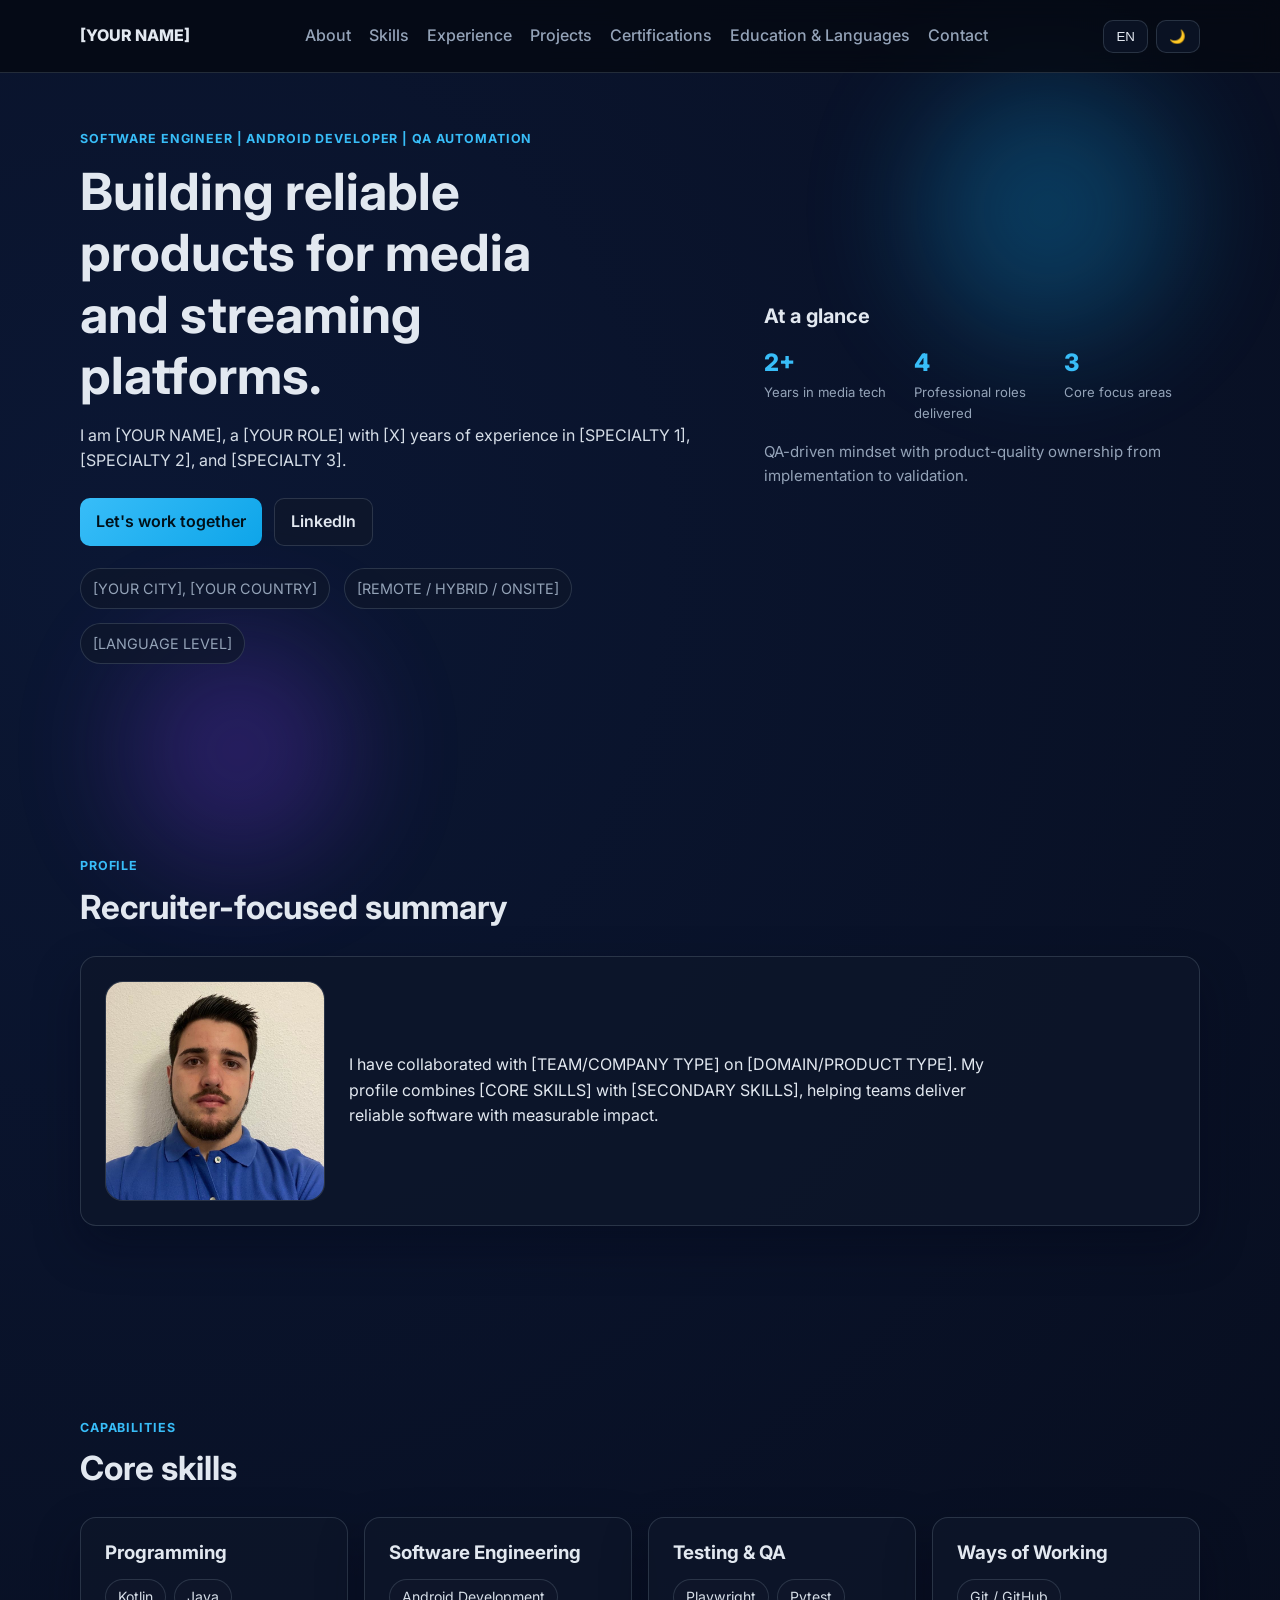
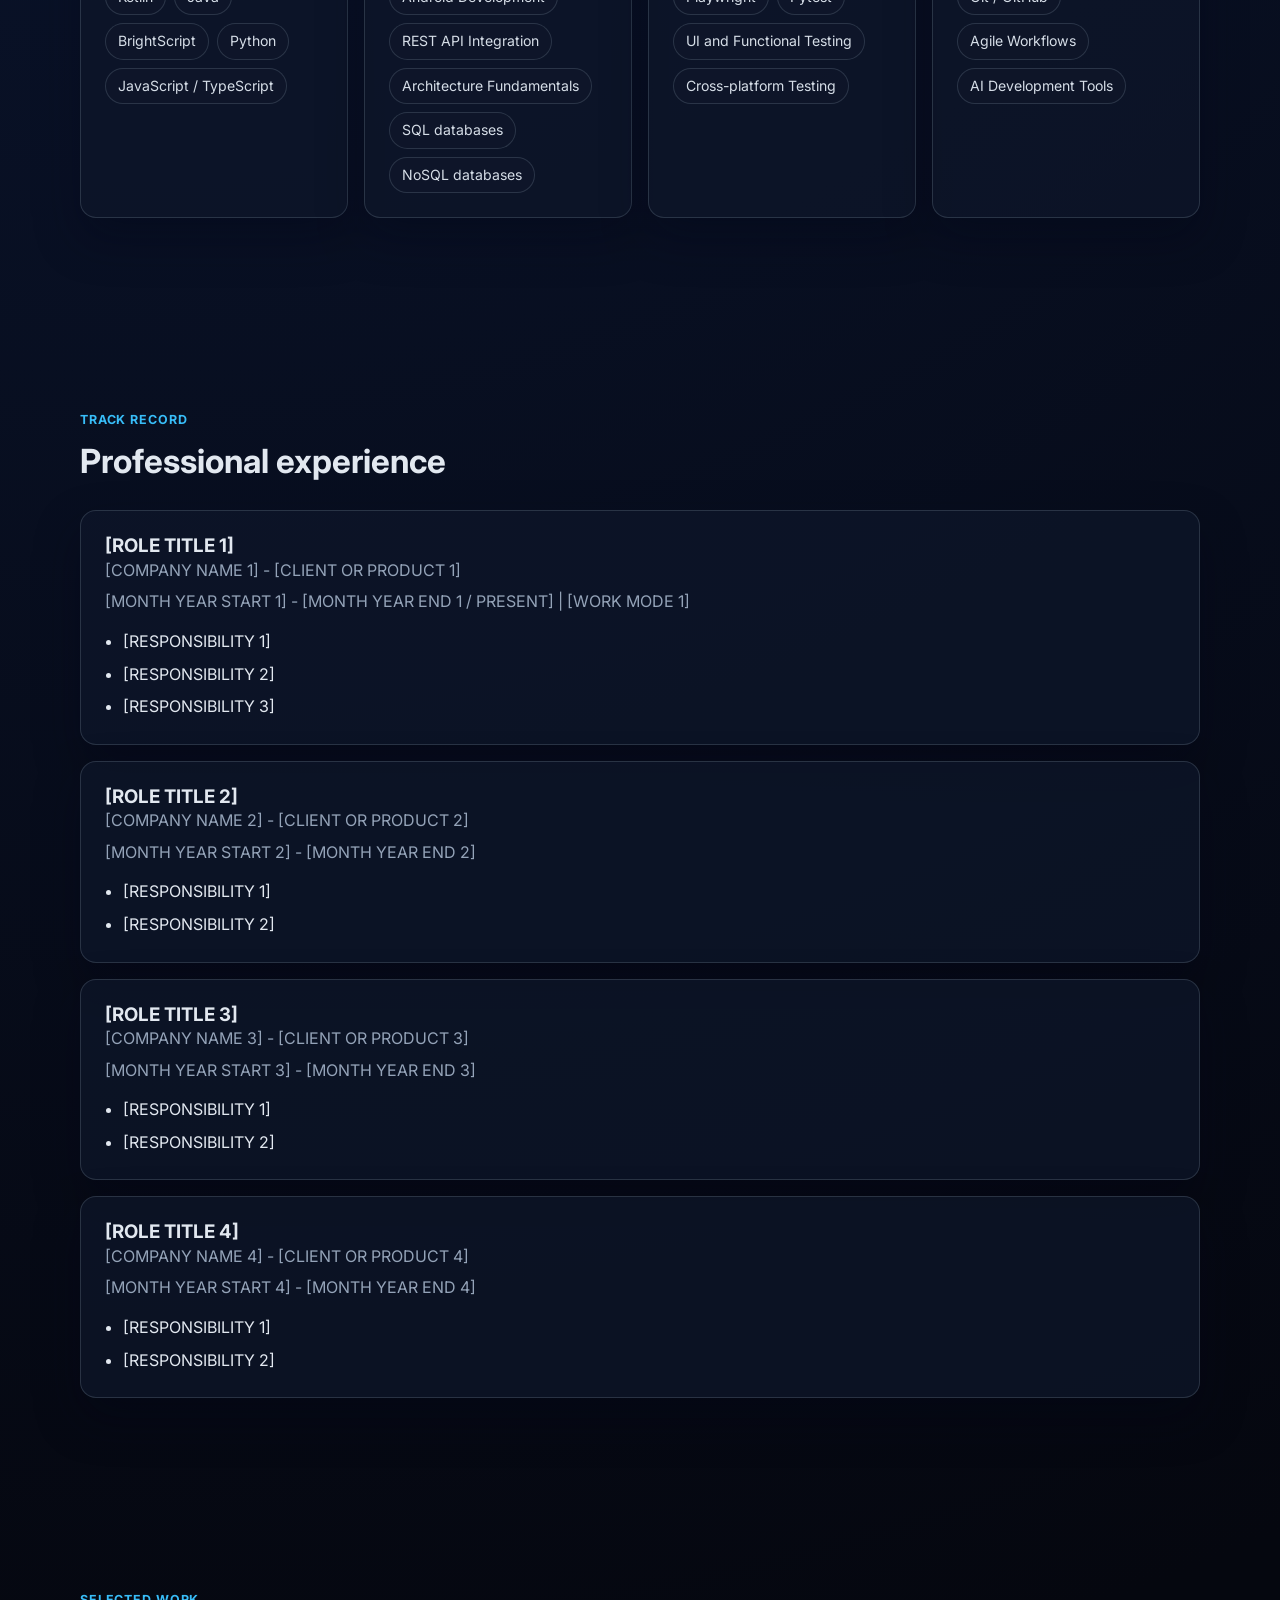
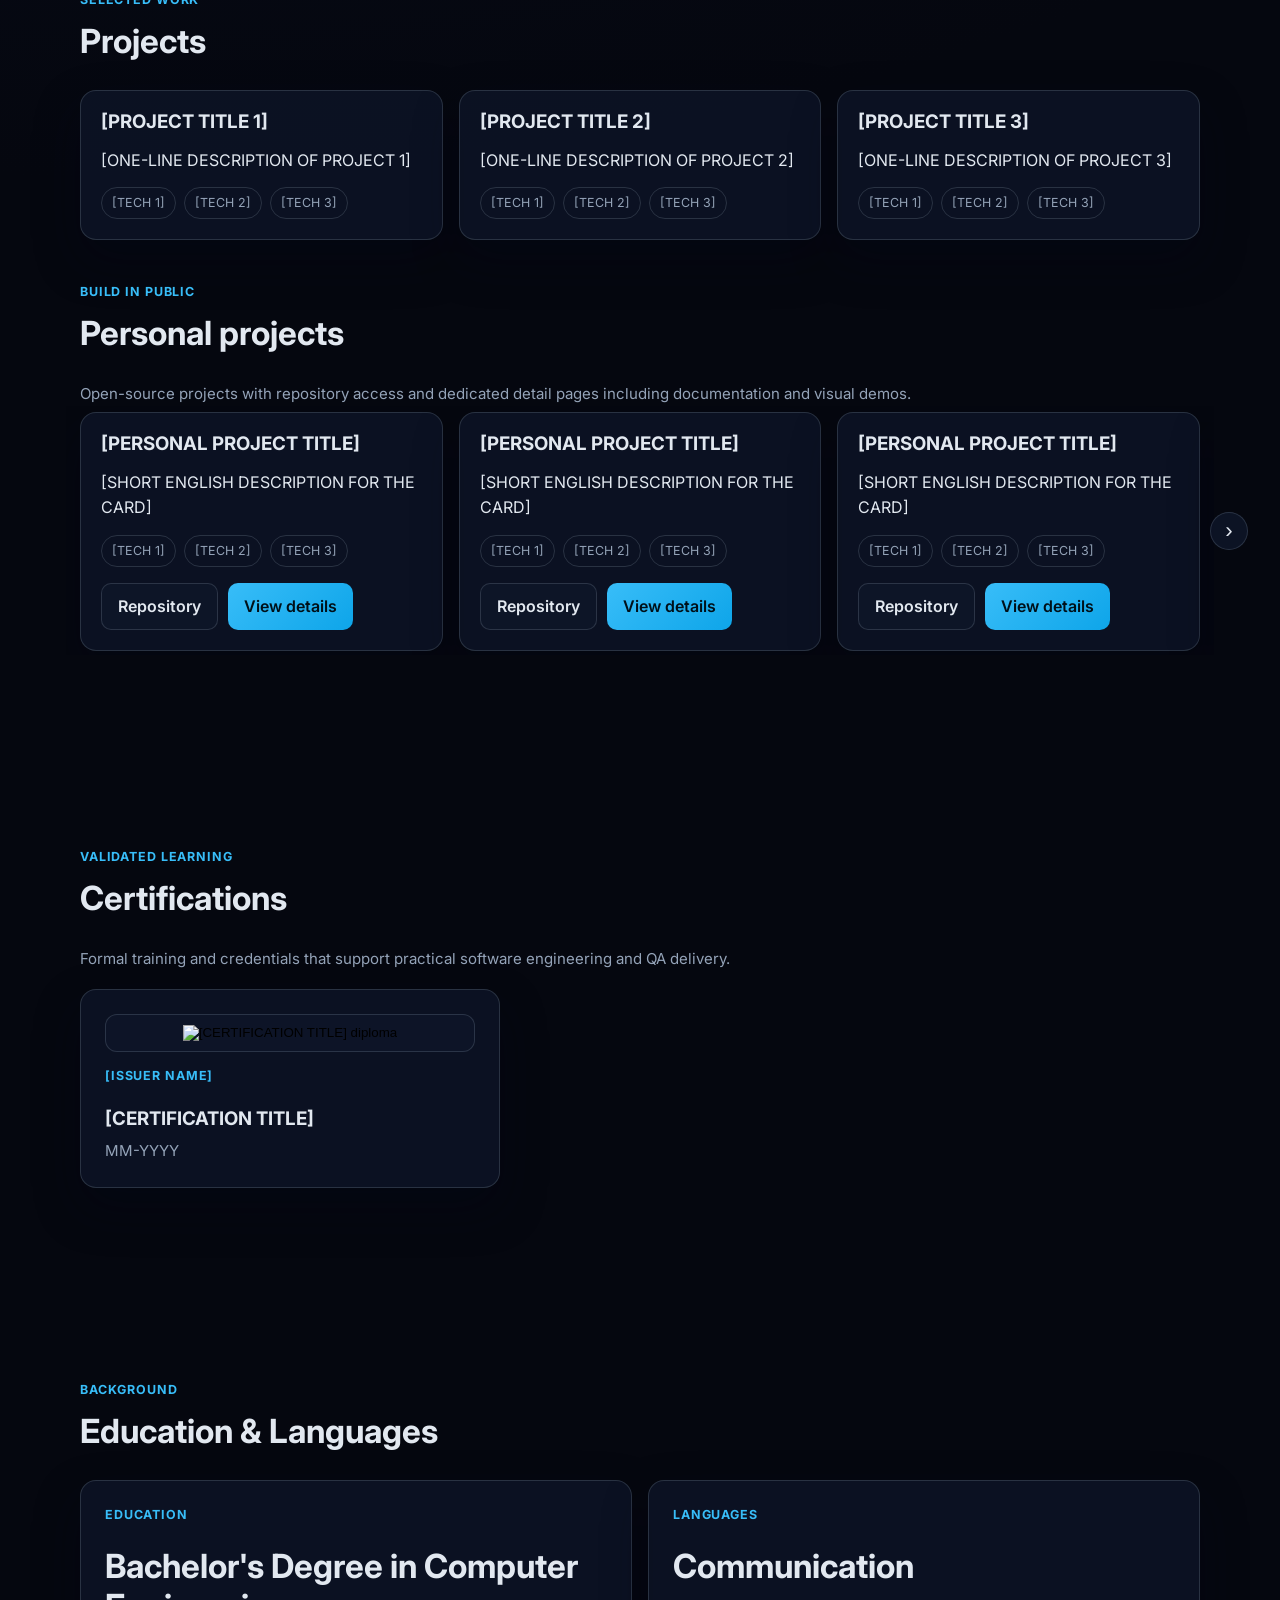
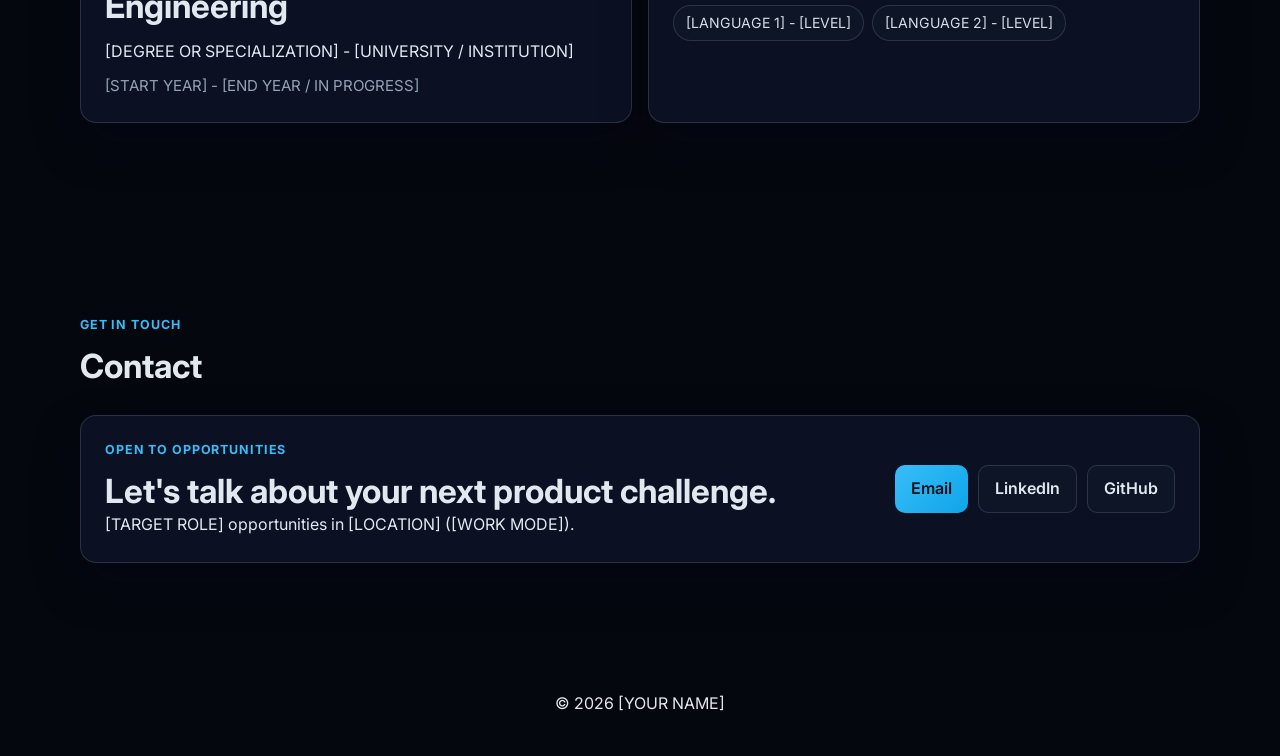
==== index.html @ 6a0a27f5 "chore: prepare shareable portfolio template branch Replace personal portfolio content with editable " ====
<!DOCTYPE html>
<html lang="en">
<head>
  <meta charset="UTF-8" />
  <meta name="viewport" content="width=device-width, initial-scale=1.0" />
  <meta name="description" content="[YOUR NAME] - [YOUR ROLE] portfolio" />
  <title>[YOUR NAME] | [YOUR ROLE]</title>
  <link rel="icon" type="image/svg+xml" href="assets/favicon.svg" />
  <link rel="preconnect" href="https://fonts.googleapis.com" />
  <link rel="preconnect" href="https://fonts.gstatic.com" crossorigin />
  <link href="https://fonts.googleapis.com/css2?family=Inter:wght@400;500;600;700;800&display=swap" rel="stylesheet" />
  <link rel="stylesheet" href="src/styles/main.css" />
</head>
<body>
  <div class="bg-orb orb-1" aria-hidden="true"></div>
  <div class="bg-orb orb-2" aria-hidden="true"></div>

  <header class="navbar">
    <div class="container nav-wrap">
      <a href="#home" class="logo">[YOUR NAME]</a>
      <nav class="nav-links">
        <a href="#about" data-i18n="nav.about">About</a>
        <a href="#skills" data-i18n="nav.skills">Skills</a>
        <a href="#experience" data-i18n="nav.experience">Experience</a>
        <a href="#projects" data-i18n="nav.projects">Projects</a>
        <a href="#certifications" data-i18n="nav.certifications">Certifications</a>
        <a href="#education-languages" data-i18n="nav.background">Education & Languages</a>
        <a href="#contact" data-i18n="nav.contact">Contact</a>
      </nav>
      <div class="top-controls">
        <button id="language-toggle" class="theme-toggle" type="button" aria-label="Toggle language">EN</button>
        <button id="theme-toggle" class="theme-toggle" type="button" aria-label="Toggle theme">🌙</button>
      </div>
    </div>
  </header>

  <main>
    <section id="home" class="hero section">
      <div class="container hero-grid reveal">
        <div>
          <p class="eyebrow" data-i18n="hero.eyebrow">Software Engineer | Android Developer | QA Automation</p>
          <h1>
            <span data-i18n="hero.title">Building reliable products for media and streaming platforms.</span>
          </h1>
          <p class="hero-copy" data-i18n="hero.copy">
            I am [YOUR NAME], a [YOUR ROLE] with [X] years of experience in [SPECIALTY 1], [SPECIALTY 2], and [SPECIALTY 3].
          </p>
          <div class="hero-buttons">
            <a href="#contact" class="btn primary" data-i18n="hero.cta">Let's work together</a>
            <a href="https://www.linkedin.com/in/your-profile/" target="_blank" rel="noopener noreferrer" class="btn secondary">LinkedIn</a>
          </div>
          <ul class="quick-meta">
            <li data-i18n="hero.meta.location">[YOUR CITY], [YOUR COUNTRY]</li>
            <li data-i18n="hero.meta.remote">[REMOTE / HYBRID / ONSITE]</li>
            <li data-i18n="hero.meta.language">[LANGUAGE LEVEL]</li>
          </ul>
        </div>

        <aside class="hero-card">
          <h2 data-i18n="glance.title">At a glance</h2>
          <div class="metrics">
            <article>
              <p class="metric-value">2+</p>
              <p class="metric-label" data-i18n="glance.metric1">Years in media tech</p>
            </article>
            <article>
              <p class="metric-value">4</p>
              <p class="metric-label" data-i18n="glance.metric2">Professional roles delivered</p>
            </article>
            <article>
              <p class="metric-value">3</p>
              <p class="metric-label" data-i18n="glance.metric3">Core focus areas</p>
            </article>
          </div>
          <p class="small-note" data-i18n="glance.note">
            QA-driven mindset with product-quality ownership from implementation to validation.
          </p>
        </aside>
      </div>
    </section>

    <section id="about" class="section">
      <div class="container reveal">
        <div class="section-heading">
          <p class="eyebrow" data-i18n="about.eyebrow">Profile</p>
          <h2 data-i18n="about.title">Recruiter-focused summary</h2>
        </div>
        <div class="profile-section card">
          <figure class="profile-photo-wrap">
            <img
              src="assets/profile.jpeg"
              alt="Profile photo of [YOUR NAME]"
              class="profile-photo"
              loading="lazy"
              decoding="async"
            />
          </figure>
          <div class="profile-content">
            <p data-i18n="about.body">
              I have collaborated with [TEAM/COMPANY TYPE] on [DOMAIN/PRODUCT TYPE]. My profile combines [CORE SKILLS] with [SECONDARY SKILLS], helping teams deliver reliable software with measurable impact.
            </p>
          </div>
        </div>
      </div>
    </section>

    <section id="skills" class="section">
      <div class="container reveal">
        <div class="section-heading">
          <p class="eyebrow" data-i18n="skills.eyebrow">Capabilities</p>
          <h2 data-i18n="skills.title">Core skills</h2>
        </div>
        <div class="skills-grid">
          <article class="card skill-card">
            <h3 data-i18n="skills.programming">Programming</h3>
            <ul class="chip-list">
              <li>Kotlin</li>
              <li>Java</li>
              <li>BrightScript</li>
              <li>Python</li>
              <li>JavaScript / TypeScript</li>
            </ul>
          </article>
          <article class="card skill-card">
            <h3 data-i18n="skills.engineering">Software Engineering</h3>
            <ul class="chip-list">
              <li>Android Development</li>
              <li>REST API Integration</li>
              <li>Architecture Fundamentals</li>
              <li>SQL databases</li>
              <li>NoSQL databases</li>
            </ul>
          </article>
          <article class="card skill-card">
            <h3 data-i18n="skills.testing">Testing & QA</h3>
            <ul class="chip-list">
              <li>Playwright</li>
              <li>Pytest</li>
              <li>UI and Functional Testing</li>
              <li>Cross-platform Testing</li>
            </ul>
          </article>
          <article class="card skill-card">
            <h3 data-i18n="skills.ways">Ways of Working</h3>
            <ul class="chip-list">
              <li>Git / GitHub</li>
              <li>Agile Workflows</li>
              <li>AI Development Tools</li>
            </ul>
          </article>
        </div>
      </div>
    </section>

    <section id="experience" class="section">
      <div class="container reveal">
        <div class="section-heading">
          <p class="eyebrow" data-i18n="experience.eyebrow">Track record</p>
          <h2 data-i18n="experience.title">Professional experience</h2>
        </div>
        <div class="timeline">
          <article class="timeline-item card">
            <div class="role-header">
              <h3 data-i18n="experience.role1.title">[ROLE TITLE 1]</h3>
              <p>[COMPANY NAME 1] - [CLIENT OR PRODUCT 1]</p>
            </div>
            <span class="date">[MONTH YEAR START 1] - [MONTH YEAR END 1 / PRESENT] | [WORK MODE 1]</span>
            <ul>
              <li data-i18n="experience.role1.b1">[RESPONSIBILITY 1]</li>
              <li data-i18n="experience.role1.b2">[RESPONSIBILITY 2]</li>
              <li data-i18n="experience.role1.b3">[RESPONSIBILITY 3]</li>
            </ul>
          </article>
          <article class="timeline-item card">
            <div class="role-header">
              <h3 data-i18n="experience.role2.title">[ROLE TITLE 2]</h3>
              <p>[COMPANY NAME 2] - [CLIENT OR PRODUCT 2]</p>
            </div>
            <span class="date">[MONTH YEAR START 2] - [MONTH YEAR END 2]</span>
            <ul>
              <li data-i18n="experience.role2.b1">[RESPONSIBILITY 1]</li>
              <li data-i18n="experience.role2.b2">[RESPONSIBILITY 2]</li>
            </ul>
          </article>
          <article class="timeline-item card">
            <div class="role-header">
              <h3 data-i18n="experience.role3.title">[ROLE TITLE 3]</h3>
              <p>[COMPANY NAME 3] - [CLIENT OR PRODUCT 3]</p>
            </div>
            <span class="date">[MONTH YEAR START 3] - [MONTH YEAR END 3]</span>
            <ul>
              <li data-i18n="experience.role3.b1">[RESPONSIBILITY 1]</li>
              <li data-i18n="experience.role3.b2">[RESPONSIBILITY 2]</li>
            </ul>
          </article>
          <article class="timeline-item card">
            <div class="role-header">
              <h3 data-i18n="experience.role4.title">[ROLE TITLE 4]</h3>
              <p>[COMPANY NAME 4] - [CLIENT OR PRODUCT 4]</p>
            </div>
            <span class="date">[MONTH YEAR START 4] - [MONTH YEAR END 4]</span>
            <ul>
              <li data-i18n="experience.role4.b1">[RESPONSIBILITY 1]</li>
              <li data-i18n="experience.role4.b2">[RESPONSIBILITY 2]</li>
            </ul>
          </article>
        </div>
      </div>
    </section>

    <section id="projects" class="section">
      <div class="container reveal">
        <div class="section-heading">
          <p class="eyebrow" data-i18n="projects.eyebrow">Selected work</p>
          <h2 data-i18n="projects.title">Projects</h2>
        </div>
        <div id="projects-grid" class="projects-grid"></div>
        <div id="personal-projects" class="projects-subsection">
          <div class="section-heading">
            <p class="eyebrow" data-i18n="personalProjects.eyebrow">Build in public</p>
            <h2 data-i18n="personalProjects.title">Personal projects</h2>
          </div>
          <p class="small-note" data-i18n="personalProjects.subtitle">
            Open-source projects with repository access and dedicated detail pages including documentation and visual demos.
          </p>
          <div class="projects-rail-wrap">
            <button
              id="personal-projects-prev"
              class="projects-rail-arrow"
              type="button"
              aria-label="Scroll personal projects left"
              hidden
            >
              ‹
            </button>
            <div id="personal-projects-grid" class="projects-rail"></div>
            <button
              id="personal-projects-next"
              class="projects-rail-arrow"
              type="button"
              aria-label="Scroll personal projects right"
              hidden
            >
              ›
            </button>
          </div>
        </div>
      </div>
    </section>

    <section id="certifications" class="section">
      <div class="container reveal">
        <div class="section-heading">
          <p class="eyebrow" data-i18n="certifications.eyebrow">Validated learning</p>
          <h2 data-i18n="certifications.title">Certifications</h2>
        </div>
        <p class="small-note" data-i18n="certifications.subtitle">
          Formal training and credentials that support practical software engineering and QA delivery.
        </p>
        <div id="certifications-grid" class="certifications-grid"></div>
      </div>
    </section>

    <section id="education-languages" class="section">
      <div class="container reveal">
        <div class="section-heading">
          <p class="eyebrow" data-i18n="background.eyebrow">Background</p>
          <h2 data-i18n="background.title">Education & Languages</h2>
        </div>
        <div class="split">
          <article id="education" class="card">
            <p class="eyebrow" data-i18n="education.eyebrow">Education</p>
            <h2 data-i18n="education.title">Bachelor's Degree in Computer Engineering</h2>
            <p data-i18n="education.subtitle">[DEGREE OR SPECIALIZATION] - [UNIVERSITY / INSTITUTION]</p>
            <p class="small-note" data-i18n="education.note">[START YEAR] - [END YEAR / IN PROGRESS]</p>
          </article>
          <article class="card">
            <p class="eyebrow" data-i18n="language.eyebrow">Languages</p>
            <h2 data-i18n="language.title">Communication</h2>
            <ul class="chip-list">
              <li data-i18n="language.spanish">[LANGUAGE 1] - [LEVEL]</li>
              <li data-i18n="language.english">[LANGUAGE 2] - [LEVEL]</li>
            </ul>
          </article>
        </div>
      </div>
    </section>

    <section id="contact" class="section">
      <div class="container reveal">
        <div class="section-heading">
          <p class="eyebrow" data-i18n="contact.sectionEyebrow">Get in touch</p>
          <h2 data-i18n="contact.sectionTitle">Contact</h2>
        </div>
        <div class="cta card">
          <div>
            <p class="eyebrow" data-i18n="contact.eyebrow">Open to opportunities</p>
            <h2 data-i18n="contact.title">Let's talk about your next product challenge.</h2>
            <p data-i18n="contact.subtitle">[TARGET ROLE] opportunities in [LOCATION] ([WORK MODE]).</p>
          </div>
          <div class="contact-links">
            <a href="mailto:your-email@example.com" class="btn primary" data-i18n="contact.email">Email</a>
            <a href="https://www.linkedin.com/in/your-profile/" target="_blank" rel="noopener noreferrer" class="btn secondary">LinkedIn</a>
            <a href="https://github.com/your-username" target="_blank" rel="noopener noreferrer" class="btn secondary">GitHub</a>
          </div>
        </div>
      </div>
    </section>
  </main>

  <footer class="footer">
    <p>© 2026 [YOUR NAME]</p>
  </footer>

  <div
    id="image-lightbox"
    class="image-lightbox"
    hidden
    role="dialog"
    aria-modal="true"
    aria-label="Expanded certification diploma"
  >
    <div class="image-lightbox-content">
      <button
        id="image-lightbox-close"
        class="image-lightbox-close"
        type="button"
        aria-label="Close image viewer"
      >
        ×
      </button>
      <img id="image-lightbox-img" class="image-lightbox-img" src="" alt="" />
    </div>
  </div>

  <script src="src/js/app.js"></script>
  <script src="src/js/certifications.js"></script>
  <script src="src/js/personal-projects.js"></script>
  <script src="src/js/projects.js"></script>
</body>
</html>
---- src/styles/main.css ----
:root {
  --bg: #05070f;
  --surface: rgba(15, 23, 42, 0.72);
  --surface-solid: #0f172a;
  --border: rgba(148, 163, 184, 0.22);
  --primary: #38bdf8;
  --primary-strong: #0ea5e9;
  --text: #e2e8f0;
  --muted: #94a3b8;
  --shadow: 0 20px 45px rgba(2, 6, 23, 0.35);
}

body.light {
  --bg: #f5f8ff;
  --surface: rgba(255, 255, 255, 0.85);
  --surface-solid: #ffffff;
  --border: rgba(15, 23, 42, 0.12);
  --primary: #0284c7;
  --primary-strong: #0369a1;
  --text: #0f172a;
  --muted: #475569;
  --shadow: 0 16px 40px rgba(15, 23, 42, 0.1);
}

* {
  margin: 0;
  padding: 0;
  box-sizing: border-box;
}

html {
  scroll-behavior: smooth;
}

body {
  font-family: "Inter", Arial, sans-serif;
  color: var(--text);
  background: radial-gradient(circle at 10% 10%, #0b1734 0%, var(--bg) 55%);
  line-height: 1.6;
  min-height: 100vh;
}

body.light {
  background: radial-gradient(circle at 10% 10%, #e6f3ff 0%, var(--bg) 60%);
}

main {
  position: relative;
  z-index: 2;
}

.bg-orb {
  position: fixed;
  border-radius: 999px;
  filter: blur(60px);
  opacity: 0.28;
  pointer-events: none;
  z-index: 1;
}

.orb-1 {
  width: 260px;
  height: 260px;
  top: 80px;
  right: 8%;
  background: #0ea5e9;
}

.orb-2 {
  width: 220px;
  height: 220px;
  bottom: 40px;
  left: 10%;
  background: #7c3aed;
}

.container {
  width: min(1120px, 92%);
  margin: 0 auto;
}

.section {
  padding: 96px 0;
}

section[id] {
  scroll-margin-top: 96px;
}

.section-heading {
  margin-bottom: 28px;
}

.eyebrow {
  color: var(--primary);
  font-weight: 700;
  letter-spacing: 0.07em;
  text-transform: uppercase;
  font-size: 0.78rem;
  margin-bottom: 12px;
}

h1,
h2,
h3 {
  line-height: 1.2;
}

h1 {
  font-size: clamp(2rem, 4vw, 3.5rem);
  max-width: 14ch;
}

h2 {
  font-size: clamp(1.6rem, 2.6vw, 2.2rem);
}

p {
  color: var(--text);
}

.small-note {
  color: var(--muted);
  font-size: 0.94rem;
}

.navbar {
  position: sticky;
  top: 0;
  z-index: 10;
  backdrop-filter: blur(12px);
  background: color-mix(in oklab, var(--bg) 72%, transparent);
  border-bottom: 1px solid var(--border);
}

.nav-wrap {
  display: flex;
  align-items: center;
  justify-content: space-between;
  gap: 20px;
  min-height: 72px;
}

.top-controls {
  display: flex;
  align-items: center;
  gap: 8px;
}

.logo {
  font-weight: 800;
  text-decoration: none;
  color: var(--text);
}

.nav-links {
  display: flex;
  align-items: center;
  gap: 18px;
}

.nav-links a {
  color: var(--muted);
  text-decoration: none;
  font-weight: 500;
  transition: color 0.25s ease;
}

.nav-links a:hover,
.nav-links a.active {
  color: var(--text);
}

.theme-toggle {
  border: 1px solid var(--border);
  background: var(--surface);
  color: var(--text);
  border-radius: 10px;
  padding: 8px 12px;
  cursor: pointer;
  min-width: 44px;
}

.hero {
  padding-top: 56px;
}

.hero-grid {
  display: grid;
  grid-template-columns: 1.2fr 0.8fr;
  gap: 30px;
  align-items: center;
}

.hero-copy {
  margin-top: 16px;
  max-width: 62ch;
  color: color-mix(in oklab, var(--text) 84%, var(--muted));
}

.hero-buttons {
  margin-top: 24px;
  display: flex;
  flex-wrap: wrap;
  gap: 12px;
}

.quick-meta {
  margin-top: 22px;
  list-style: none;
  display: flex;
  gap: 14px;
  flex-wrap: wrap;
}

.quick-meta li {
  background: var(--surface);
  border: 1px solid var(--border);
  padding: 8px 12px;
  border-radius: 999px;
  color: var(--muted);
  font-size: 0.9rem;
}

.card {
  background: var(--surface);
  border: 1px solid var(--border);
  box-shadow: var(--shadow);
  border-radius: 16px;
  padding: 24px;
}

.hero-card h2 {
  font-size: 1.25rem;
  margin-bottom: 16px;
}

.profile-section {
  display: grid;
  grid-template-columns: 220px 1fr;
  align-items: center;
  gap: 24px;
}

.profile-photo-wrap {
  width: 220px;
  height: 220px;
  border-radius: 18px;
  overflow: hidden;
  border: 1px solid var(--border);
  background: color-mix(in oklab, var(--surface-solid) 85%, transparent);
}

.profile-photo {
  width: 100%;
  height: 100%;
  object-fit: cover;
  display: block;
}

.profile-content p {
  max-width: 66ch;
}

.metrics {
  display: grid;
  grid-template-columns: repeat(3, 1fr);
  gap: 14px;
  margin-bottom: 16px;
}

.metric-value {
  font-weight: 800;
  font-size: 1.5rem;
  color: var(--primary);
}

.metric-label {
  color: var(--muted);
  font-size: 0.82rem;
}

.skills-grid {
  display: grid;
  grid-template-columns: repeat(auto-fit, minmax(250px, 1fr));
  gap: 16px;
}

.skill-card h3 {
  margin-bottom: 14px;
}

.chip-list {
  list-style: none;
  display: flex;
  flex-wrap: wrap;
  gap: 8px;
}

.chip-list li {
  background: color-mix(in oklab, var(--surface-solid) 80%, transparent);
  border: 1px solid var(--border);
  border-radius: 999px;
  padding: 6px 12px;
  font-size: 0.88rem;
  color: color-mix(in oklab, var(--text) 84%, var(--muted));
}

.timeline {
  display: grid;
  gap: 16px;
}

.role-header {
  margin-bottom: 6px;
}

.role-header p,
.date {
  color: var(--muted);
}

.timeline-item ul {
  margin-top: 14px;
  margin-left: 18px;
  display: grid;
  gap: 7px;
}

.projects-grid {
  display: grid;
  grid-template-columns: repeat(auto-fit, minmax(260px, 1fr));
  gap: 16px;
}

.certifications-grid {
  display: grid;
  grid-template-columns: repeat(auto-fit, minmax(260px, 1fr));
  gap: 16px;
  margin-top: 18px;
  justify-items: start;
}

.certification-card {
  display: flex;
  flex-direction: column;
  gap: 10px;
  width: 100%;
  max-width: 420px;
  justify-self: start;
}

.certification-diploma-wrap {
  border-radius: 12px;
  overflow: hidden;
  border: 1px solid var(--border);
  background: color-mix(in oklab, var(--surface-solid) 82%, transparent);
  margin-bottom: 4px;
  max-width: 100%;
  max-height: 240px;
}

.certification-diploma-trigger {
  width: 100%;
  max-width: 100%;
  max-height: 240px;
  padding: 10px;
  border: 0;
  background: transparent;
  display: flex;
  align-items: center;
  justify-content: center;
  cursor: zoom-in;
}

.certification-diploma-trigger:focus-visible {
  outline: 2px solid var(--primary);
  outline-offset: -2px;
}

.certification-diploma {
  width: auto;
  height: auto;
  max-width: 100%;
  max-height: 220px;
  object-fit: contain;
  display: block;
}

.certification-date {
  margin-top: -2px;
}

.certification-actions {
  margin-top: 4px;
}

.image-lightbox {
  position: fixed;
  inset: 0;
  z-index: 30;
  display: flex;
  align-items: center;
  justify-content: center;
  padding: 24px;
}

.image-lightbox[hidden] {
  display: none;
}

.image-lightbox-content {
  position: relative;
  width: min(960px, 92vw);
  max-height: 86vh;
  padding: 16px;
  border-radius: 14px;
  border: 1px solid var(--border);
  background: color-mix(in oklab, var(--surface-solid) 92%, transparent);
  box-shadow: var(--shadow);
  display: flex;
  align-items: center;
  justify-content: center;
}

.image-lightbox-img {
  width: auto;
  height: auto;
  max-width: 100%;
  max-height: calc(86vh - 32px);
  object-fit: contain;
  border-radius: 10px;
  border: 1px solid var(--border);
  background: color-mix(in oklab, var(--surface-solid) 82%, transparent);
  margin: 0 auto;
}

.image-lightbox-close {
  position: absolute;
  top: 10px;
  right: 10px;
  width: 42px;
  height: 42px;
  border: 1px solid var(--border);
  border-radius: 999px;
  background: color-mix(in oklab, var(--surface-solid) 80%, transparent);
  color: var(--text);
  font-size: 1.5rem;
  line-height: 1;
  cursor: pointer;
}

.image-lightbox-close:focus-visible {
  outline: 2px solid var(--primary);
  outline-offset: 2px;
}

.projects-subsection {
  margin-top: 42px;
}

.projects-rail-wrap {
  position: relative;
}

.projects-rail {
  --visible-count: 3;
  --edge-gap: 14px;
  display: flex;
  gap: 16px;
  width: calc(100% + (var(--edge-gap) * 2));
  margin-inline: calc(var(--edge-gap) * -1);
  padding-inline: var(--edge-gap);
  overflow-x: auto;
  scroll-snap-type: x proximity;
  scroll-padding-inline: var(--edge-gap);
  scrollbar-width: none;
  -ms-overflow-style: none;
  padding-top: 6px;
  padding-bottom: 4px;
}

.projects-rail::-webkit-scrollbar {
  display: none;
}

.projects-rail-arrow {
  position: absolute;
  top: 50%;
  transform: translateY(-50%);
  z-index: 2;
  width: 38px;
  height: 38px;
  border-radius: 999px;
  border: 1px solid var(--border);
  background: color-mix(in oklab, var(--surface-solid) 82%, transparent);
  color: var(--text);
  font-size: 1.4rem;
  line-height: 1;
  cursor: pointer;
  display: inline-flex;
  align-items: center;
  justify-content: center;
  transition: transform 0.2s ease, border-color 0.2s ease, background 0.2s ease;
}

.projects-rail-arrow#personal-projects-prev {
  left: -48px;
}

.projects-rail-arrow#personal-projects-next {
  right: -48px;
}

.projects-rail-arrow:hover {
  transform: translateY(calc(-50% - 1px));
  border-color: color-mix(in oklab, var(--primary) 45%, var(--border));
}

.projects-rail-arrow:focus-visible {
  outline: 2px solid var(--primary);
  outline-offset: 2px;
}

.projects-rail-arrow[hidden] {
  visibility: hidden;
  pointer-events: none;
}

.projects-rail .project-card {
  flex: 0 0 calc((100% - (var(--visible-count) - 1) * 16px) / var(--visible-count));
  scroll-snap-align: start;
}

.project-card {
  background: var(--surface);
  border: 1px solid var(--border);
  border-radius: 16px;
  padding: 20px;
  box-shadow: var(--shadow);
  display: flex;
  flex-direction: column;
  gap: 14px;
}

.project-card.is-clickable {
  cursor: pointer;
  transition: transform 0.22s ease, border-color 0.22s ease;
}

.project-card.is-clickable:hover {
  transform: translateY(-3px);
  border-color: color-mix(in oklab, var(--primary) 45%, var(--border));
}

.project-card.is-clickable:focus-visible {
  outline: none;
  box-shadow: inset 0 0 0 2px var(--primary), var(--shadow);
}

.project-tech {
  display: flex;
  gap: 8px;
  flex-wrap: wrap;
}

.project-actions {
  display: flex;
  flex-wrap: wrap;
  gap: 10px;
  margin-top: 2px;
}

.project-tech span {
  font-size: 0.78rem;
  color: var(--muted);
  border: 1px solid var(--border);
  border-radius: 999px;
  padding: 5px 10px;
}

.split {
  display: grid;
  grid-template-columns: repeat(2, 1fr);
  gap: 16px;
}

.split .card {
  display: flex;
  flex-direction: column;
  gap: 10px;
}

.split .card h2 {
  margin-bottom: 2px;
}

.split .card .chip-list {
  margin-top: 6px;
}

.cta {
  display: flex;
  justify-content: space-between;
  align-items: center;
  gap: 16px;
  flex-wrap: wrap;
}

.contact-links {
  display: flex;
  flex-wrap: wrap;
  gap: 10px;
}

.btn {
  display: inline-flex;
  align-items: center;
  justify-content: center;
  border-radius: 10px;
  padding: 10px 16px;
  text-decoration: none;
  font-weight: 600;
  transition: transform 0.2s ease, box-shadow 0.2s ease, background 0.2s ease;
}

.btn:hover {
  transform: translateY(-1px);
}

.btn.primary {
  background: linear-gradient(135deg, var(--primary), var(--primary-strong));
  color: #001019;
}

.btn.secondary {
  border: 1px solid var(--border);
  color: var(--text);
  background: color-mix(in oklab, var(--surface-solid) 74%, transparent);
}

.footer {
  position: relative;
  z-index: 2;
  text-align: center;
  color: var(--muted);
  padding: 32px 0 40px;
}

.reveal {
  opacity: 0;
  transform: translateY(16px);
  transition: opacity 0.55s ease, transform 0.55s ease;
}

.reveal.in-view {
  opacity: 1;
  transform: translateY(0);
}

@media (max-width: 940px) {
  .hero-grid,
  .split {
    grid-template-columns: 1fr;
  }

  .profile-section {
    grid-template-columns: 1fr;
  }

  .profile-photo-wrap {
    width: min(260px, 100%);
    height: auto;
    aspect-ratio: 1 / 1;
  }

  .nav-links {
    display: none;
  }

  .section {
    padding: 78px 0;
  }

  .projects-rail .project-card {
    flex-basis: calc((100% - 16px) / 2);
  }
}

@media (max-width: 620px) {
  .metrics {
    grid-template-columns: 1fr;
  }

  .card {
    padding: 18px;
  }

  .quick-meta {
    gap: 8px;
  }

  .projects-rail .project-card {
    flex-basis: 100%;
  }

  .projects-rail-wrap {
    position: static;
  }

  .projects-rail-arrow {
    display: none;
  }
}
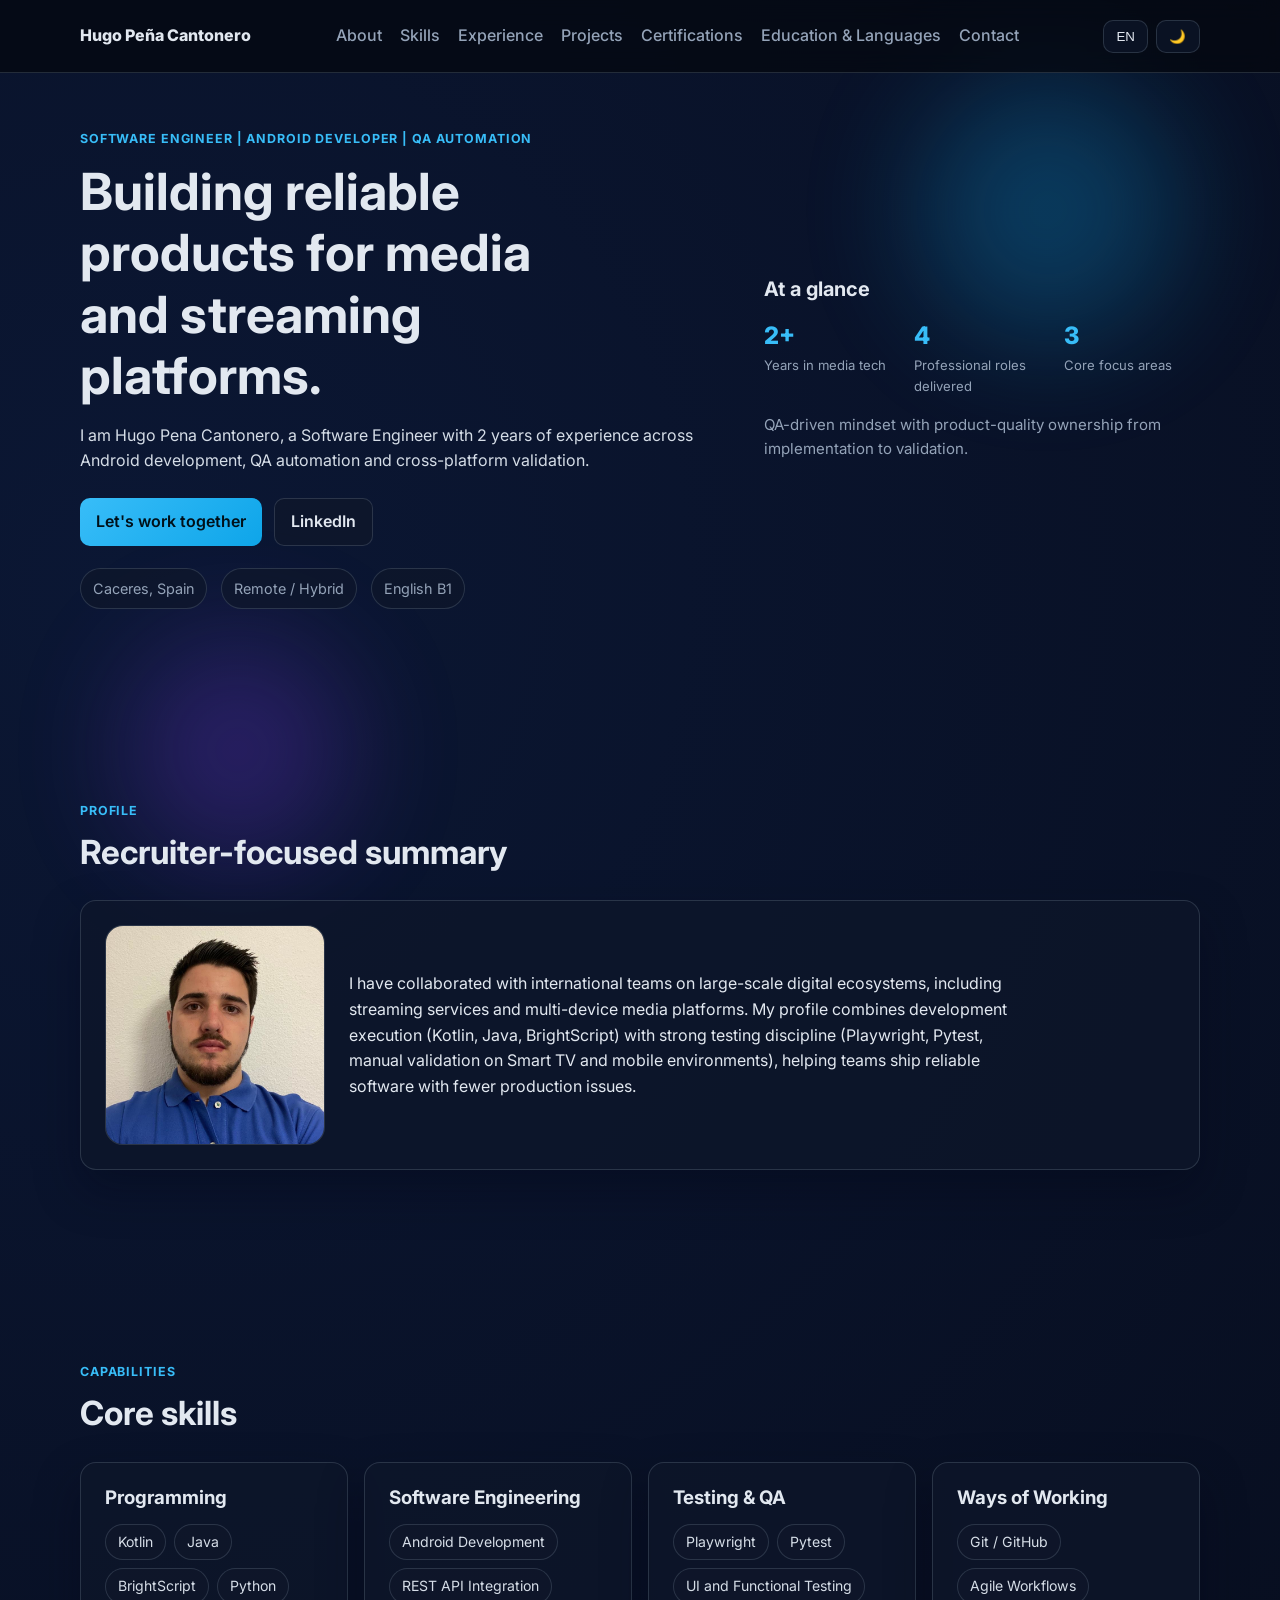
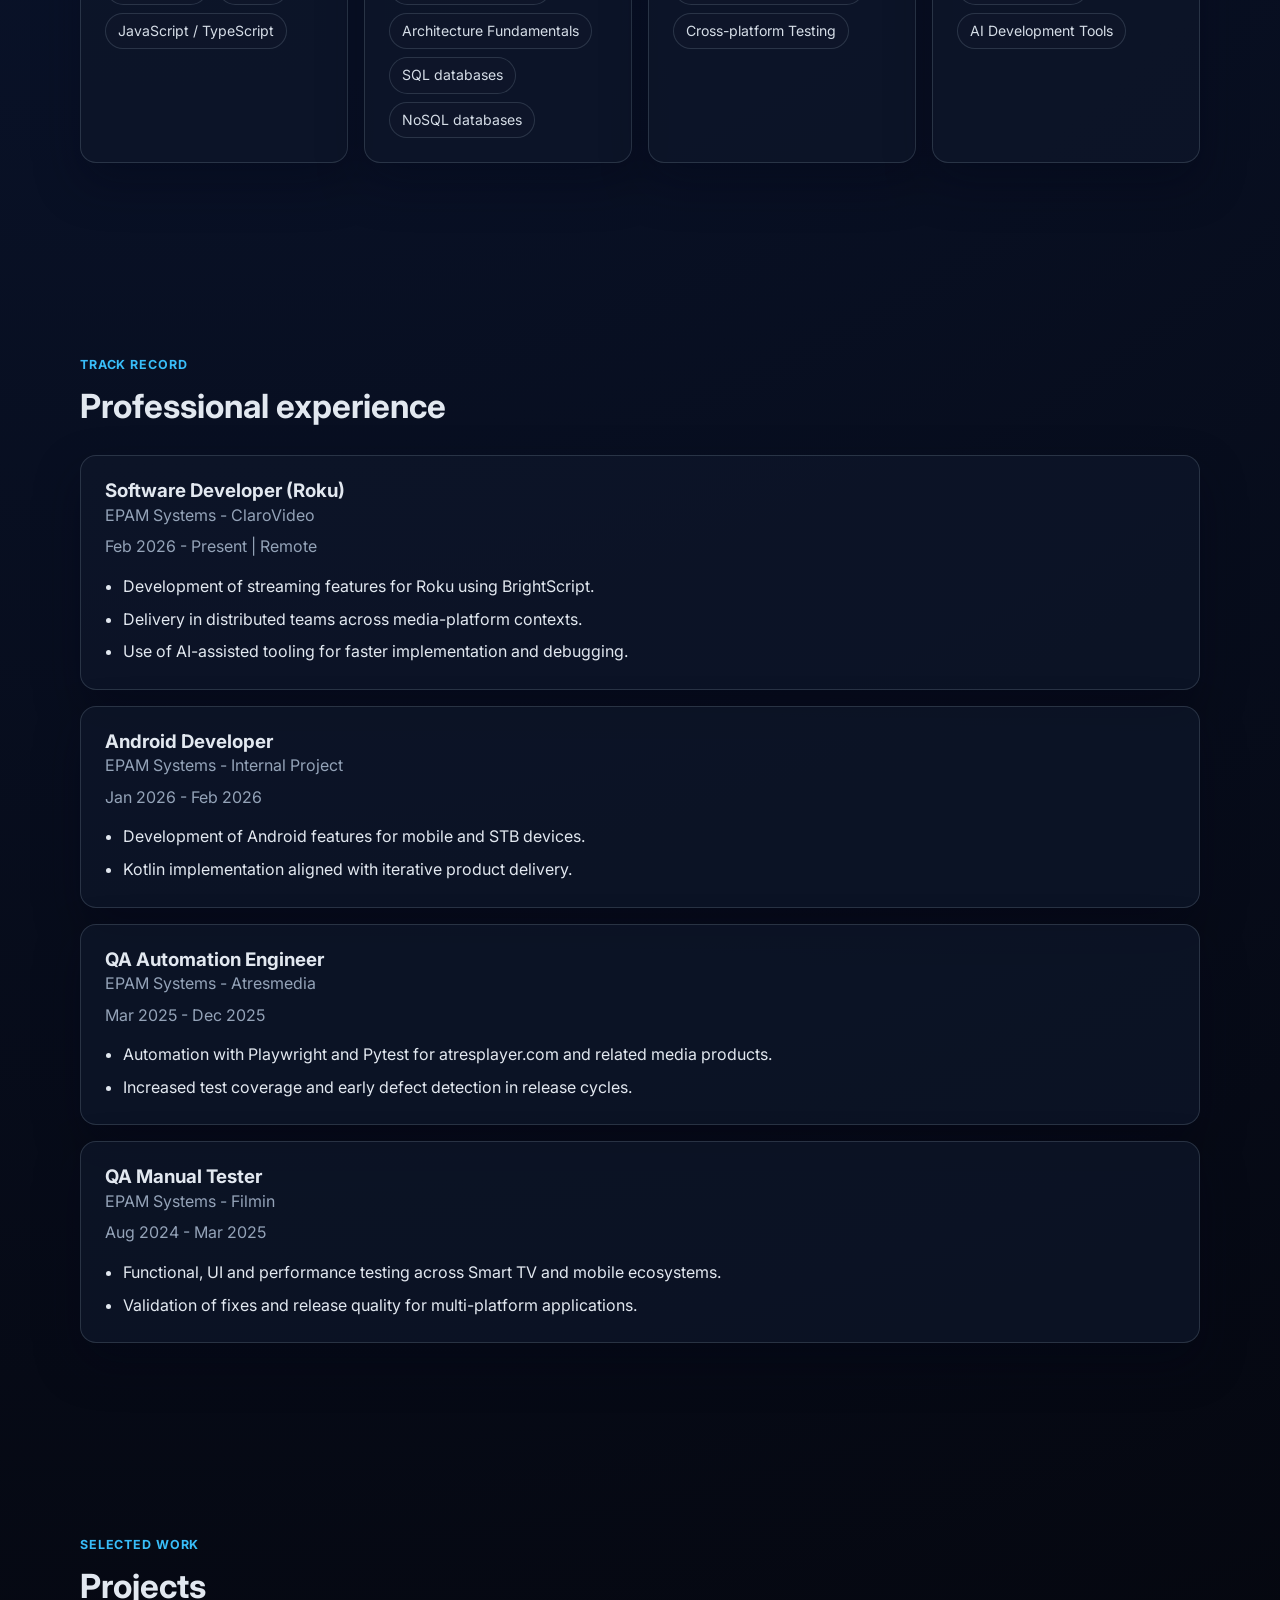
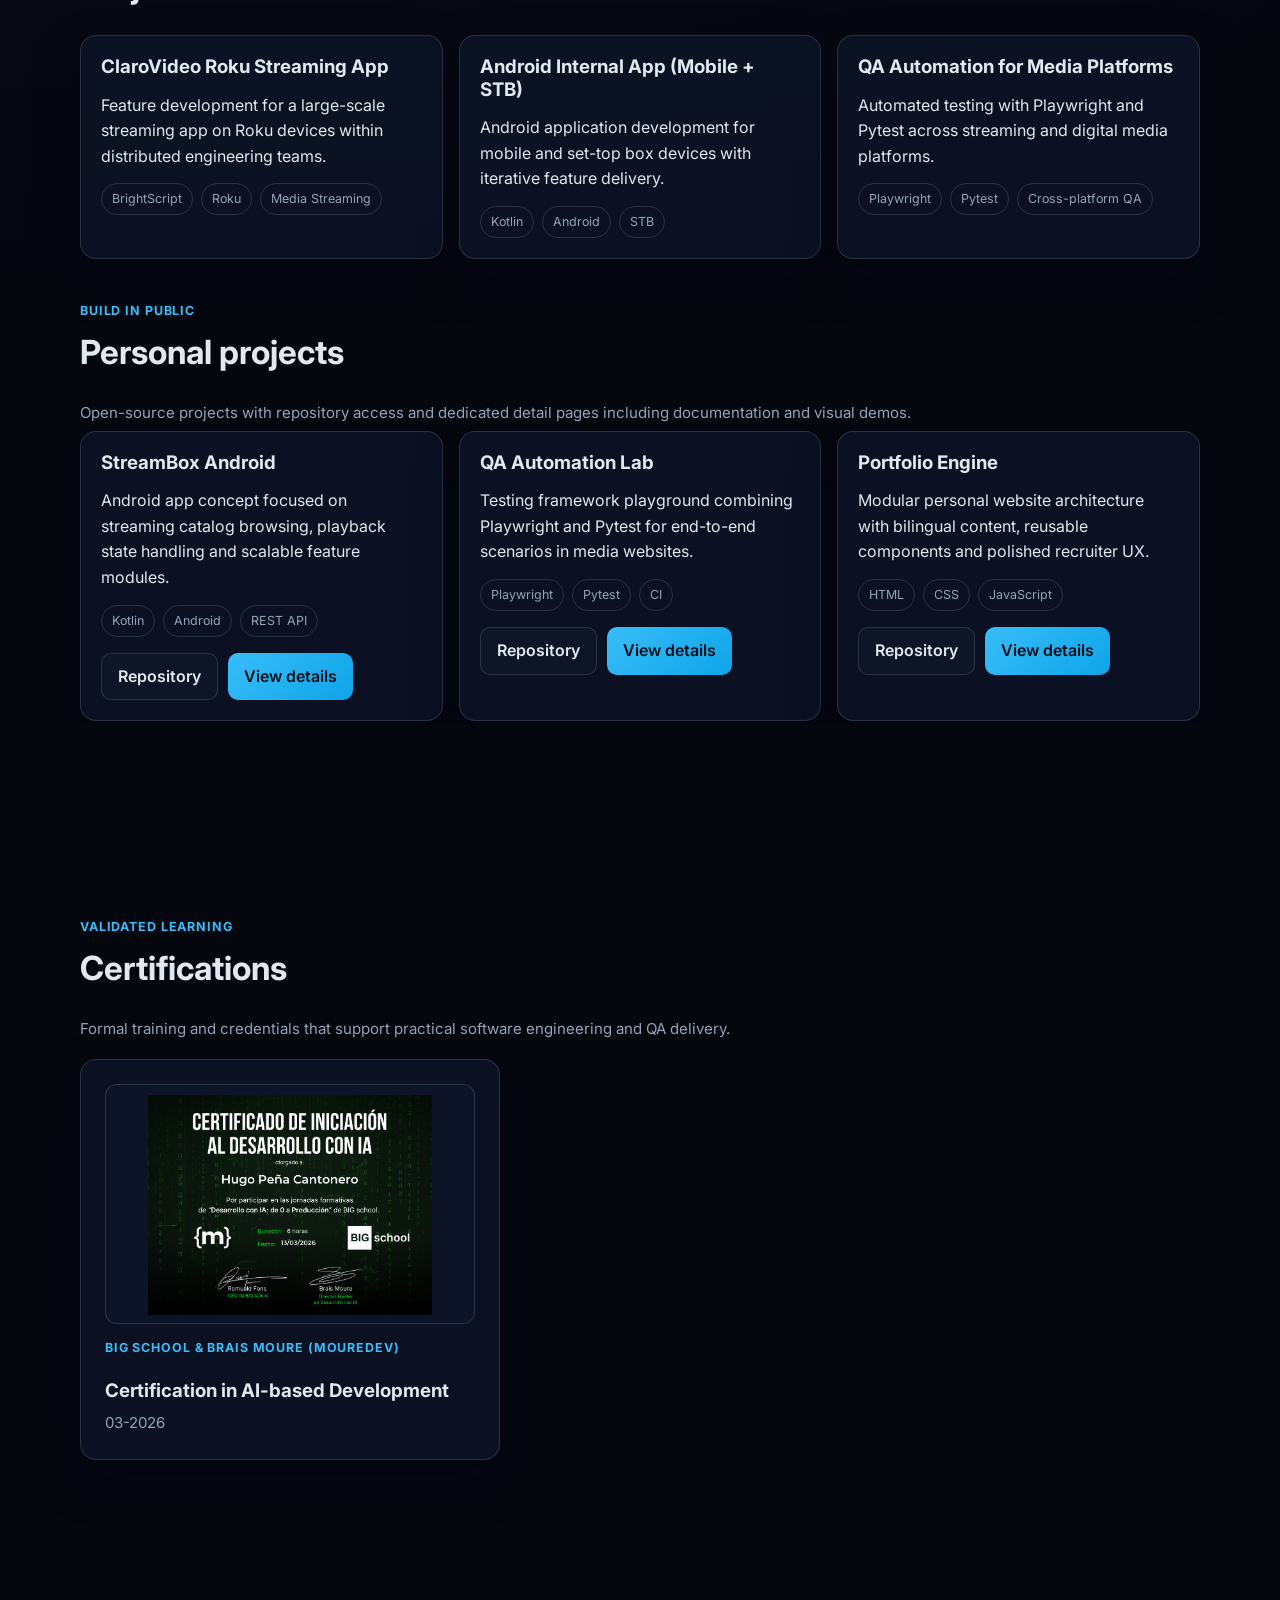
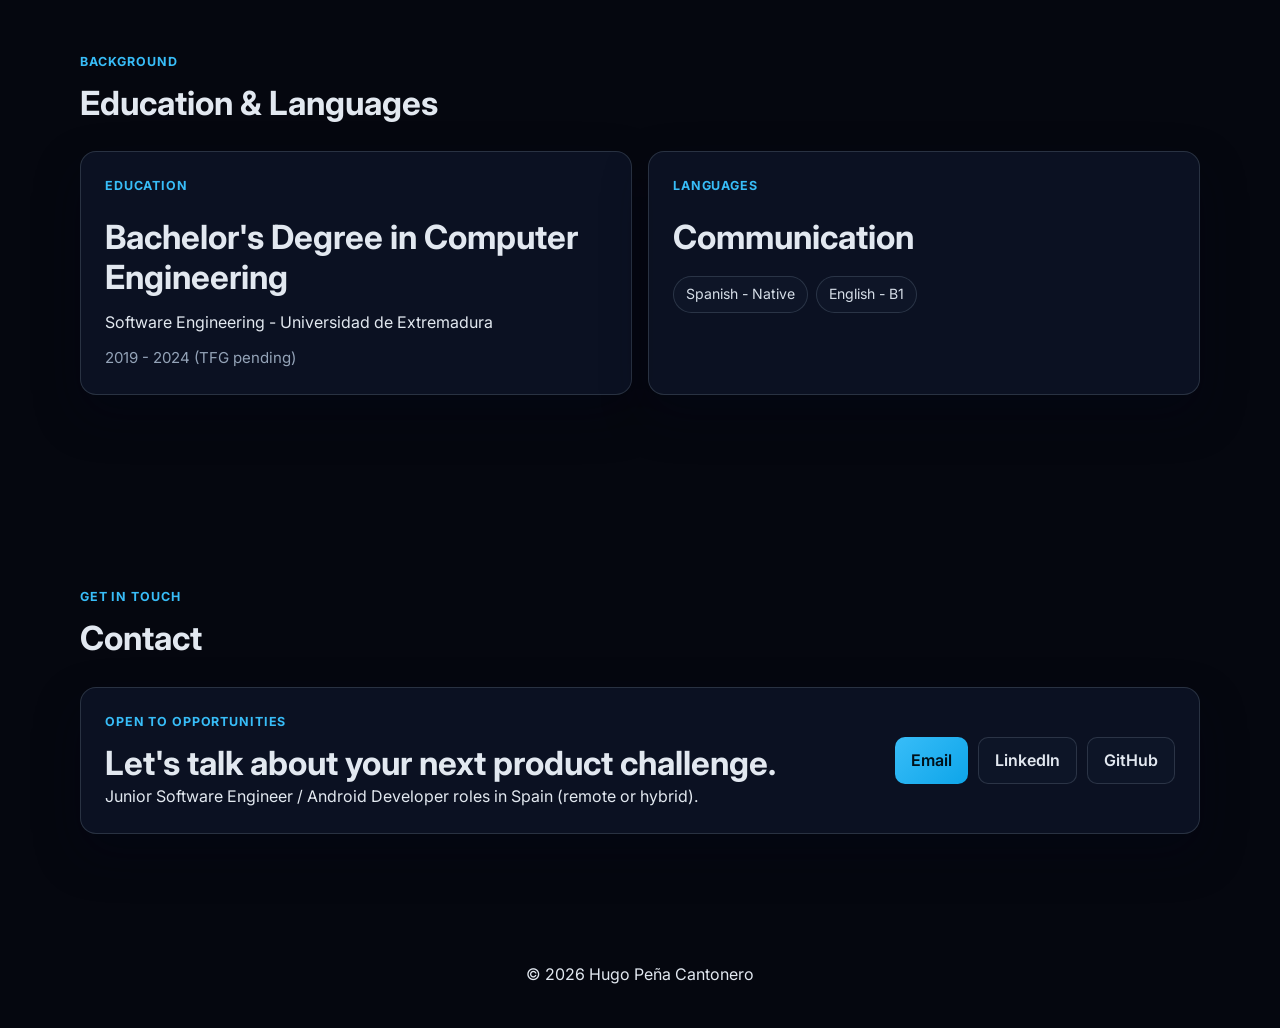
==== commit d1349c9f: "chore: restore real portfolio content on template base - Restore README, index, app i18n, certificat" ====
--- a/index.html
+++ b/index.html
@@ -3,8 +3,8 @@
 <head>
   <meta charset="UTF-8" />
   <meta name="viewport" content="width=device-width, initial-scale=1.0" />
-  <meta name="description" content="[YOUR NAME] - [YOUR ROLE] portfolio" />
-  <title>[YOUR NAME] | [YOUR ROLE]</title>
+  <meta name="description" content="Hugo Peña Cantonero - Software Engineer, Android Developer and QA Automation portfolio" />
+  <title>Hugo Peña Cantonero | Software Engineer</title>
   <link rel="icon" type="image/svg+xml" href="assets/favicon.svg" />
   <link rel="preconnect" href="https://fonts.googleapis.com" />
   <link rel="preconnect" href="https://fonts.gstatic.com" crossorigin />
@@ -17,7 +17,7 @@
 
   <header class="navbar">
     <div class="container nav-wrap">
-      <a href="#home" class="logo">[YOUR NAME]</a>
+      <a href="#home" class="logo">Hugo Peña Cantonero</a>
       <nav class="nav-links">
         <a href="#about" data-i18n="nav.about">About</a>
         <a href="#skills" data-i18n="nav.skills">Skills</a>
@@ -43,16 +43,16 @@
             <span data-i18n="hero.title">Building reliable products for media and streaming platforms.</span>
           </h1>
           <p class="hero-copy" data-i18n="hero.copy">
-            I am [YOUR NAME], a [YOUR ROLE] with [X] years of experience in [SPECIALTY 1], [SPECIALTY 2], and [SPECIALTY 3].
+            I am Hugo Peña Cantonero, a Software Engineer with 2 years of experience across Android development, QA automation and cross-platform validation.
           </p>
           <div class="hero-buttons">
             <a href="#contact" class="btn primary" data-i18n="hero.cta">Let's work together</a>
-            <a href="https://www.linkedin.com/in/your-profile/" target="_blank" rel="noopener noreferrer" class="btn secondary">LinkedIn</a>
+            <a href="https://www.linkedin.com/in/hpeacant/" target="_blank" rel="noopener noreferrer" class="btn secondary">LinkedIn</a>
           </div>
           <ul class="quick-meta">
-            <li data-i18n="hero.meta.location">[YOUR CITY], [YOUR COUNTRY]</li>
-            <li data-i18n="hero.meta.remote">[REMOTE / HYBRID / ONSITE]</li>
-            <li data-i18n="hero.meta.language">[LANGUAGE LEVEL]</li>
+            <li data-i18n="hero.meta.location">Caceres, Spain</li>
+            <li data-i18n="hero.meta.remote">Remote / Hybrid</li>
+            <li data-i18n="hero.meta.language">English B1</li>
           </ul>
         </div>
 
@@ -89,7 +89,7 @@
           <figure class="profile-photo-wrap">
             <img
               src="assets/profile.jpeg"
-              alt="Profile photo of [YOUR NAME]"
+              alt="Profile photo of Hugo Peña Cantonero"
               class="profile-photo"
               loading="lazy"
               decoding="async"
@@ -97,7 +97,7 @@
           </figure>
           <div class="profile-content">
             <p data-i18n="about.body">
-              I have collaborated with [TEAM/COMPANY TYPE] on [DOMAIN/PRODUCT TYPE]. My profile combines [CORE SKILLS] with [SECONDARY SKILLS], helping teams deliver reliable software with measurable impact.
+              I have collaborated with international teams on large-scale digital ecosystems, including streaming services and multi-device media platforms. My profile combines development execution (Kotlin, Java, BrightScript) with strong testing discipline (Playwright, Pytest, manual validation on Smart TV and mobile environments), helping teams ship reliable software with fewer production issues.
             </p>
           </div>
         </div>
@@ -161,47 +161,47 @@
         <div class="timeline">
           <article class="timeline-item card">
             <div class="role-header">
-              <h3 data-i18n="experience.role1.title">[ROLE TITLE 1]</h3>
-              <p>[COMPANY NAME 1] - [CLIENT OR PRODUCT 1]</p>
+              <h3 data-i18n="experience.role1.title">Software Developer (Roku)</h3>
+              <p>EPAM Systems - ClaroVideo</p>
             </div>
-            <span class="date">[MONTH YEAR START 1] - [MONTH YEAR END 1 / PRESENT] | [WORK MODE 1]</span>
+            <span class="date">Feb 2026 - Present | Remote</span>
             <ul>
-              <li data-i18n="experience.role1.b1">[RESPONSIBILITY 1]</li>
-              <li data-i18n="experience.role1.b2">[RESPONSIBILITY 2]</li>
-              <li data-i18n="experience.role1.b3">[RESPONSIBILITY 3]</li>
+              <li data-i18n="experience.role1.b1">Development of streaming features for Roku using BrightScript.</li>
+              <li data-i18n="experience.role1.b2">Delivery in distributed teams across media-platform contexts.</li>
+              <li data-i18n="experience.role1.b3">Use of AI-assisted tooling for faster implementation and debugging.</li>
             </ul>
           </article>
           <article class="timeline-item card">
             <div class="role-header">
-              <h3 data-i18n="experience.role2.title">[ROLE TITLE 2]</h3>
-              <p>[COMPANY NAME 2] - [CLIENT OR PRODUCT 2]</p>
+              <h3 data-i18n="experience.role2.title">Android Developer</h3>
+              <p>EPAM Systems - Internal Project</p>
             </div>
-            <span class="date">[MONTH YEAR START 2] - [MONTH YEAR END 2]</span>
+            <span class="date">Jan 2026 - Feb 2026</span>
             <ul>
-              <li data-i18n="experience.role2.b1">[RESPONSIBILITY 1]</li>
-              <li data-i18n="experience.role2.b2">[RESPONSIBILITY 2]</li>
+              <li data-i18n="experience.role2.b1">Development of Android features for mobile and STB devices.</li>
+              <li data-i18n="experience.role2.b2">Kotlin implementation aligned with iterative product delivery.</li>
             </ul>
           </article>
           <article class="timeline-item card">
             <div class="role-header">
-              <h3 data-i18n="experience.role3.title">[ROLE TITLE 3]</h3>
-              <p>[COMPANY NAME 3] - [CLIENT OR PRODUCT 3]</p>
+              <h3 data-i18n="experience.role3.title">QA Automation Engineer</h3>
+              <p>EPAM Systems - Atresmedia</p>
             </div>
-            <span class="date">[MONTH YEAR START 3] - [MONTH YEAR END 3]</span>
+            <span class="date">Mar 2025 - Dec 2025</span>
             <ul>
-              <li data-i18n="experience.role3.b1">[RESPONSIBILITY 1]</li>
-              <li data-i18n="experience.role3.b2">[RESPONSIBILITY 2]</li>
+              <li data-i18n="experience.role3.b1">Automation with Playwright and Pytest for atresplayer.com and related media products.</li>
+              <li data-i18n="experience.role3.b2">Increased test coverage and early defect detection in release cycles.</li>
             </ul>
           </article>
           <article class="timeline-item card">
             <div class="role-header">
-              <h3 data-i18n="experience.role4.title">[ROLE TITLE 4]</h3>
-              <p>[COMPANY NAME 4] - [CLIENT OR PRODUCT 4]</p>
+              <h3 data-i18n="experience.role4.title">QA Manual Tester</h3>
+              <p>EPAM Systems - Filmin</p>
             </div>
-            <span class="date">[MONTH YEAR START 4] - [MONTH YEAR END 4]</span>
+            <span class="date">Aug 2024 - Mar 2025</span>
             <ul>
-              <li data-i18n="experience.role4.b1">[RESPONSIBILITY 1]</li>
-              <li data-i18n="experience.role4.b2">[RESPONSIBILITY 2]</li>
+              <li data-i18n="experience.role4.b1">Functional, UI and performance testing across Smart TV and mobile ecosystems.</li>
+              <li data-i18n="experience.role4.b2">Validation of fixes and release quality for multi-platform applications.</li>
             </ul>
           </article>
         </div>
@@ -271,15 +271,15 @@
           <article id="education" class="card">
             <p class="eyebrow" data-i18n="education.eyebrow">Education</p>
             <h2 data-i18n="education.title">Bachelor's Degree in Computer Engineering</h2>
-            <p data-i18n="education.subtitle">[DEGREE OR SPECIALIZATION] - [UNIVERSITY / INSTITUTION]</p>
-            <p class="small-note" data-i18n="education.note">[START YEAR] - [END YEAR / IN PROGRESS]</p>
+            <p data-i18n="education.subtitle">Software Engineering - Universidad de Extremadura</p>
+            <p class="small-note" data-i18n="education.note">2019 - 2024 (TFG pending)</p>
           </article>
           <article class="card">
             <p class="eyebrow" data-i18n="language.eyebrow">Languages</p>
             <h2 data-i18n="language.title">Communication</h2>
             <ul class="chip-list">
-              <li data-i18n="language.spanish">[LANGUAGE 1] - [LEVEL]</li>
-              <li data-i18n="language.english">[LANGUAGE 2] - [LEVEL]</li>
+              <li data-i18n="language.spanish">Spanish - Native</li>
+              <li data-i18n="language.english">English - B1</li>
             </ul>
           </article>
         </div>
@@ -296,12 +296,12 @@
           <div>
             <p class="eyebrow" data-i18n="contact.eyebrow">Open to opportunities</p>
             <h2 data-i18n="contact.title">Let's talk about your next product challenge.</h2>
-            <p data-i18n="contact.subtitle">[TARGET ROLE] opportunities in [LOCATION] ([WORK MODE]).</p>
+            <p data-i18n="contact.subtitle">Junior Software Engineer / Android Developer roles in Spain (remote or hybrid).</p>
           </div>
           <div class="contact-links">
-            <a href="mailto:your-email@example.com" class="btn primary" data-i18n="contact.email">Email</a>
-            <a href="https://www.linkedin.com/in/your-profile/" target="_blank" rel="noopener noreferrer" class="btn secondary">LinkedIn</a>
-            <a href="https://github.com/your-username" target="_blank" rel="noopener noreferrer" class="btn secondary">GitHub</a>
+            <a href="mailto:hpenac01@gmail.com" class="btn primary" data-i18n="contact.email">Email</a>
+            <a href="https://www.linkedin.com/in/hpeacant/" target="_blank" rel="noopener noreferrer" class="btn secondary">LinkedIn</a>
+            <a href="https://github.com/hpenac01" target="_blank" rel="noopener noreferrer" class="btn secondary">GitHub</a>
           </div>
         </div>
       </div>
@@ -309,7 +309,7 @@
   </main>
 
   <footer class="footer">
-    <p>© 2026 [YOUR NAME]</p>
+    <p>© 2026 Hugo Peña Cantonero</p>
   </footer>
 
   <div
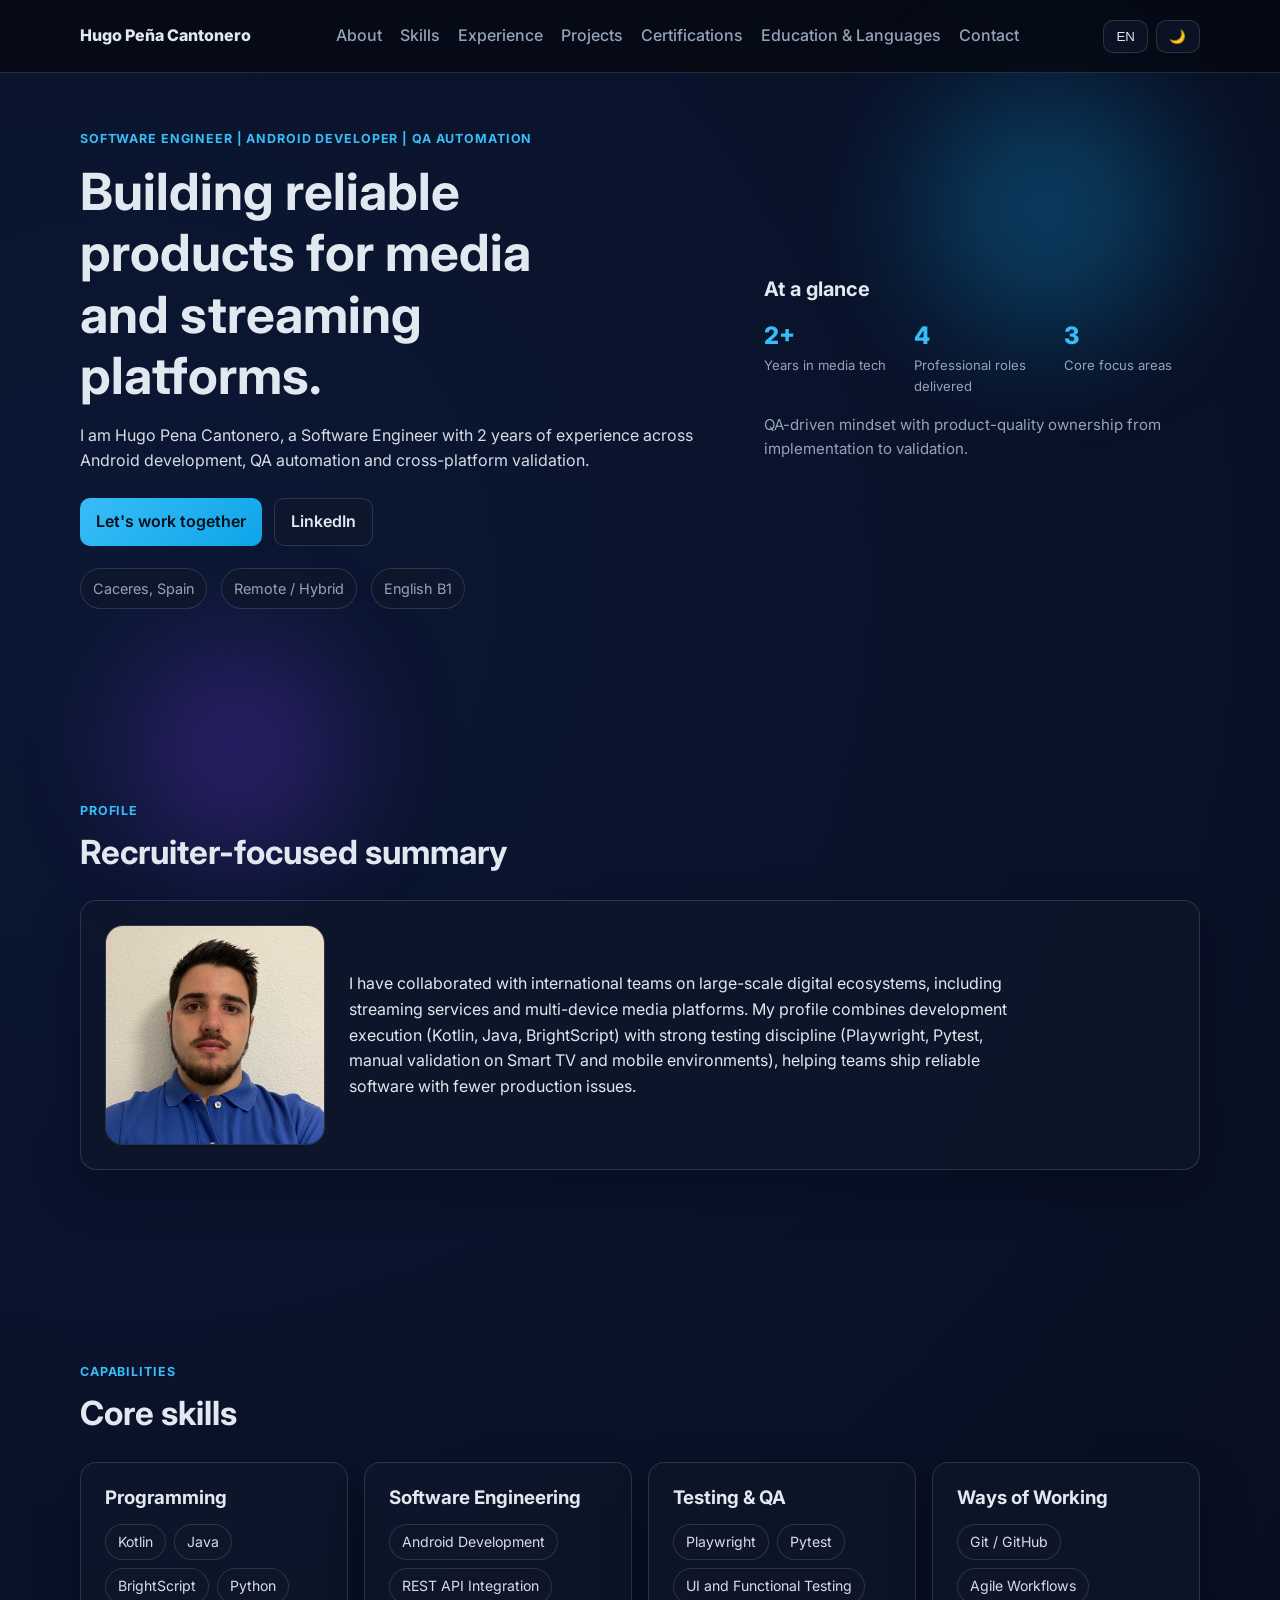
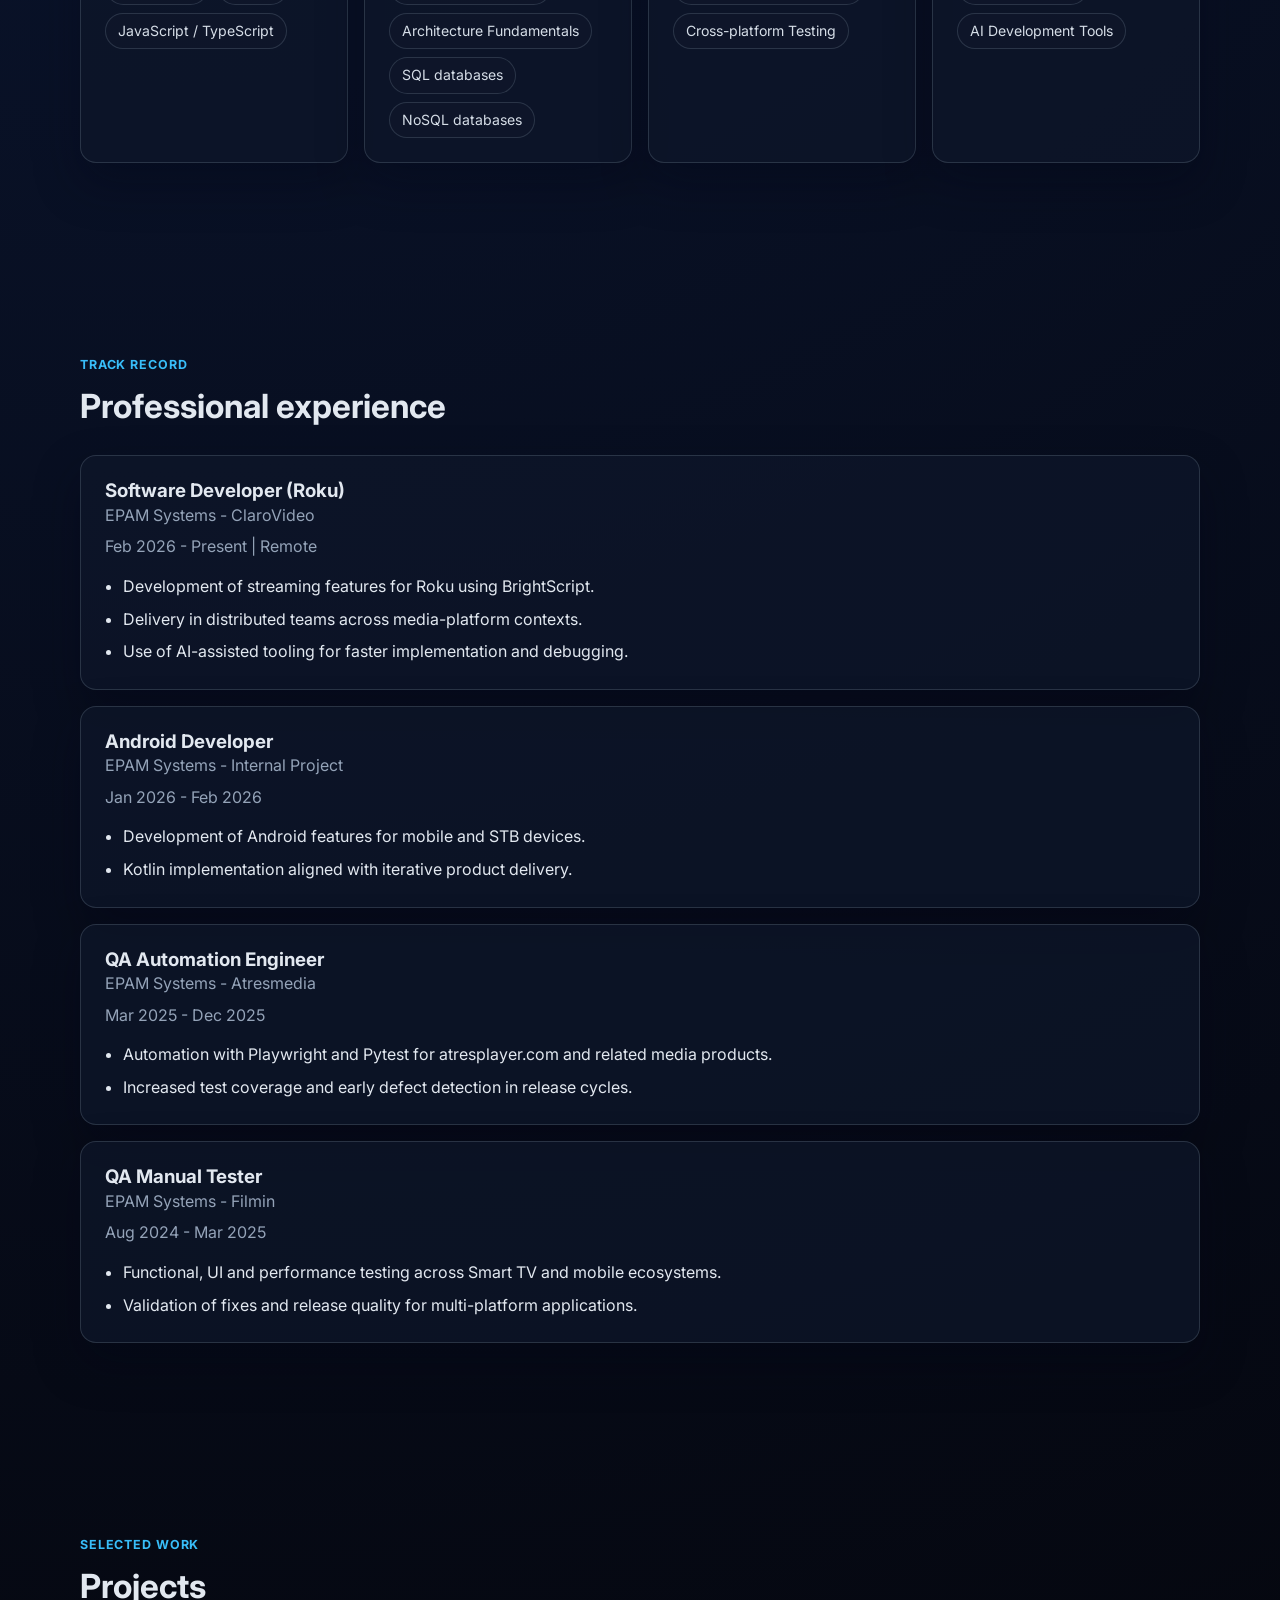
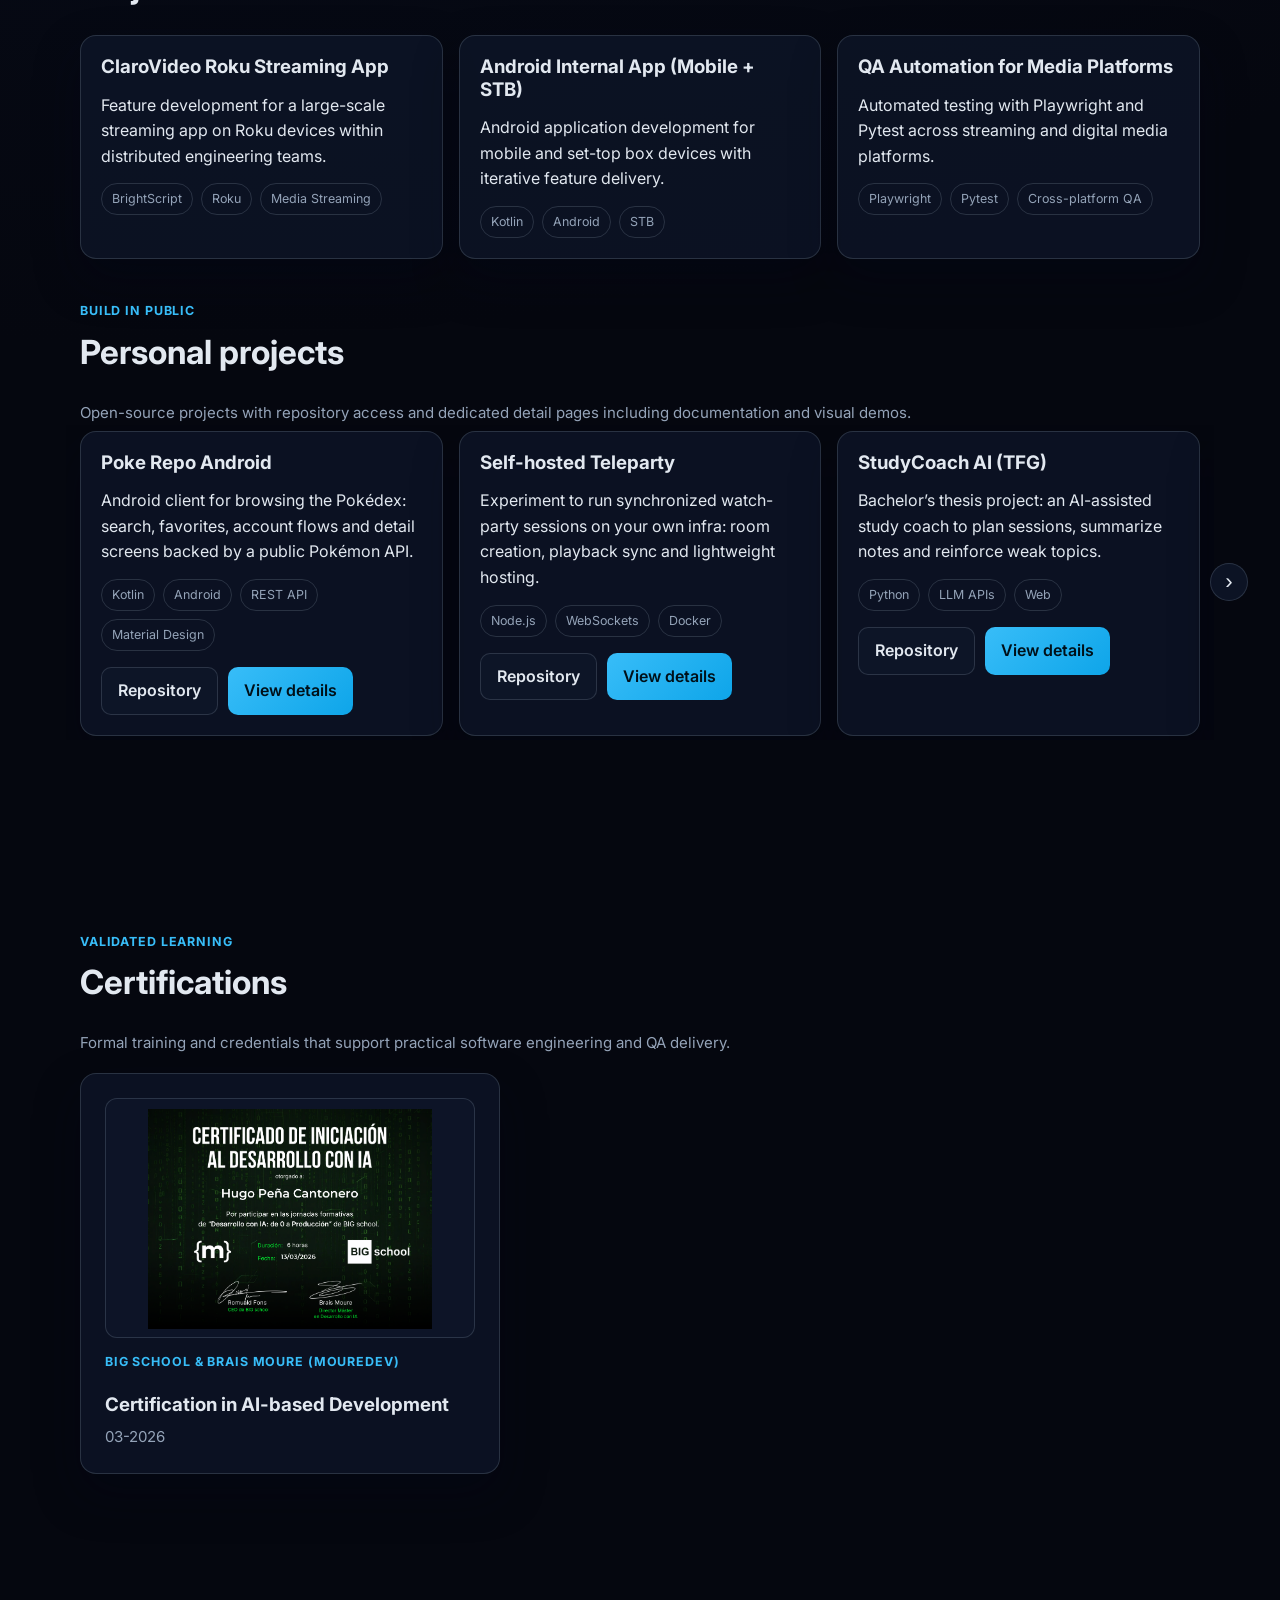
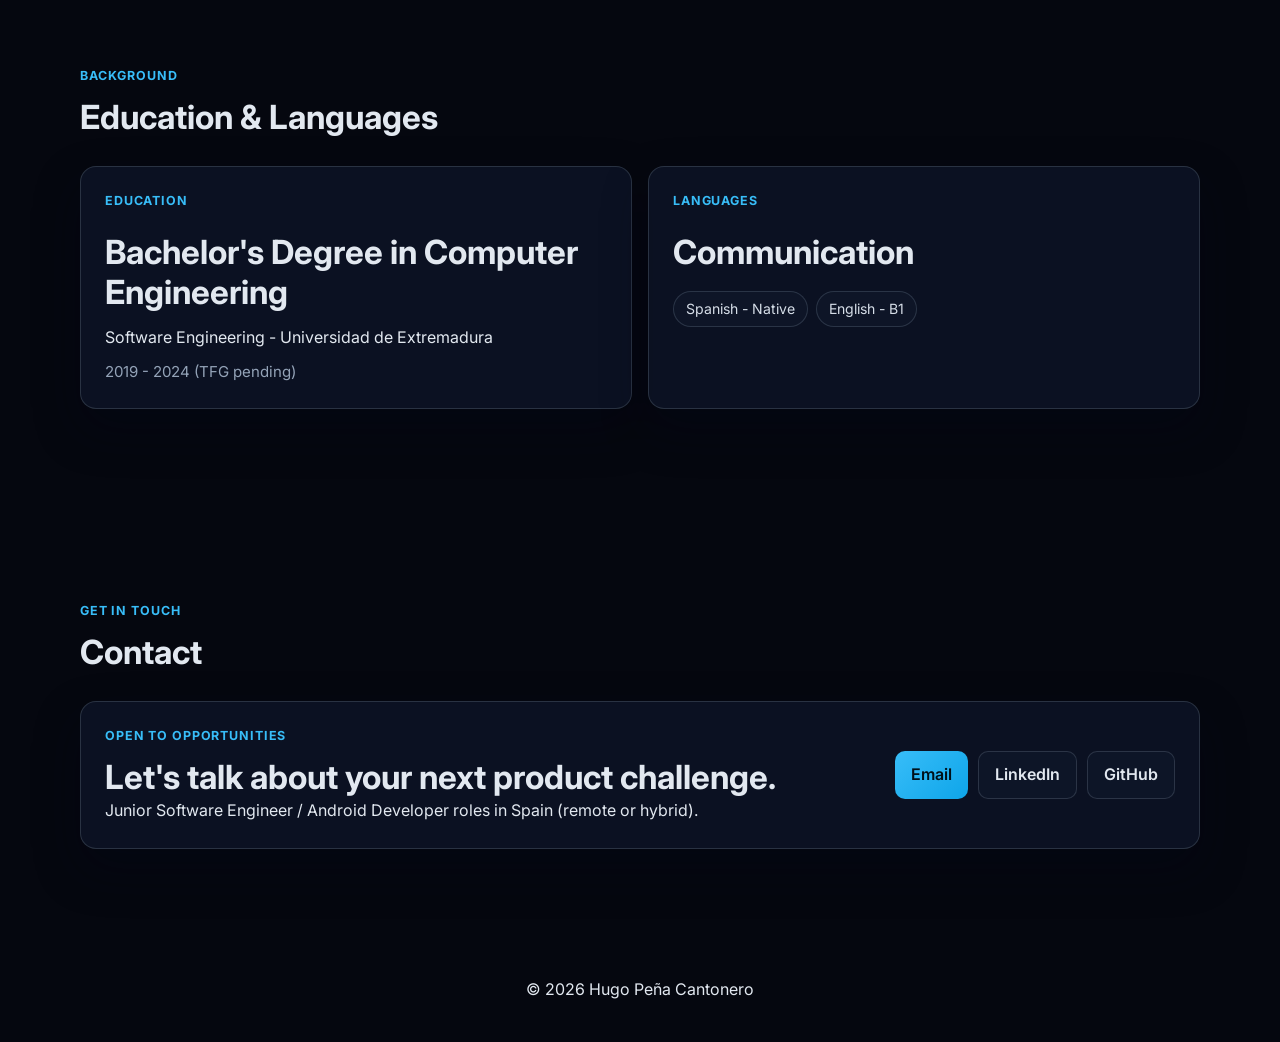
==== commit e7b58c47: "chore: lightbox sin botón cerrar; placeholders in-progress Teleparty/StudyCoach - Lightbox: quitar ×" ====
--- a/index.html
+++ b/index.html
@@ -319,16 +319,9 @@
     role="dialog"
     aria-modal="true"
     aria-label="Expanded certification diploma"
+    tabindex="-1"
   >
     <div class="image-lightbox-content">
-      <button
-        id="image-lightbox-close"
-        class="image-lightbox-close"
-        type="button"
-        aria-label="Close image viewer"
-      >
-        ×
-      </button>
       <img id="image-lightbox-img" class="image-lightbox-img" src="" alt="" />
     </div>
   </div>
--- a/src/styles/main.css
+++ b/src/styles/main.css
@@ -410,10 +410,12 @@
 }
 
 .image-lightbox-content {
-  position: relative;
-  width: min(960px, 92vw);
+  width: fit-content;
+  max-width: min(960px, calc(100vw - 48px));
   max-height: 86vh;
-  padding: 16px;
+  min-width: 0;
+  padding: 12px;
+  box-sizing: border-box;
   border-radius: 14px;
   border: 1px solid var(--border);
   background: color-mix(in oklab, var(--surface-solid) 92%, transparent);
@@ -424,35 +426,24 @@
 }
 
 .image-lightbox-img {
+  display: block;
   width: auto;
   height: auto;
   max-width: 100%;
-  max-height: calc(86vh - 32px);
+  max-height: calc(86vh - 48px);
   object-fit: contain;
   border-radius: 10px;
   border: 1px solid var(--border);
   background: color-mix(in oklab, var(--surface-solid) 82%, transparent);
-  margin: 0 auto;
-}
-
-.image-lightbox-close {
-  position: absolute;
-  top: 10px;
-  right: 10px;
-  width: 42px;
-  height: 42px;
-  border: 1px solid var(--border);
-  border-radius: 999px;
-  background: color-mix(in oklab, var(--surface-solid) 80%, transparent);
-  color: var(--text);
-  font-size: 1.5rem;
-  line-height: 1;
-  cursor: pointer;
-}
-
-.image-lightbox-close:focus-visible {
-  outline: 2px solid var(--primary);
-  outline-offset: 2px;
+  margin: 0;
+}
+
+.image-lightbox:focus {
+  outline: none;
+}
+
+.image-lightbox:focus-visible {
+  outline: none;
 }
 
 .projects-subsection {
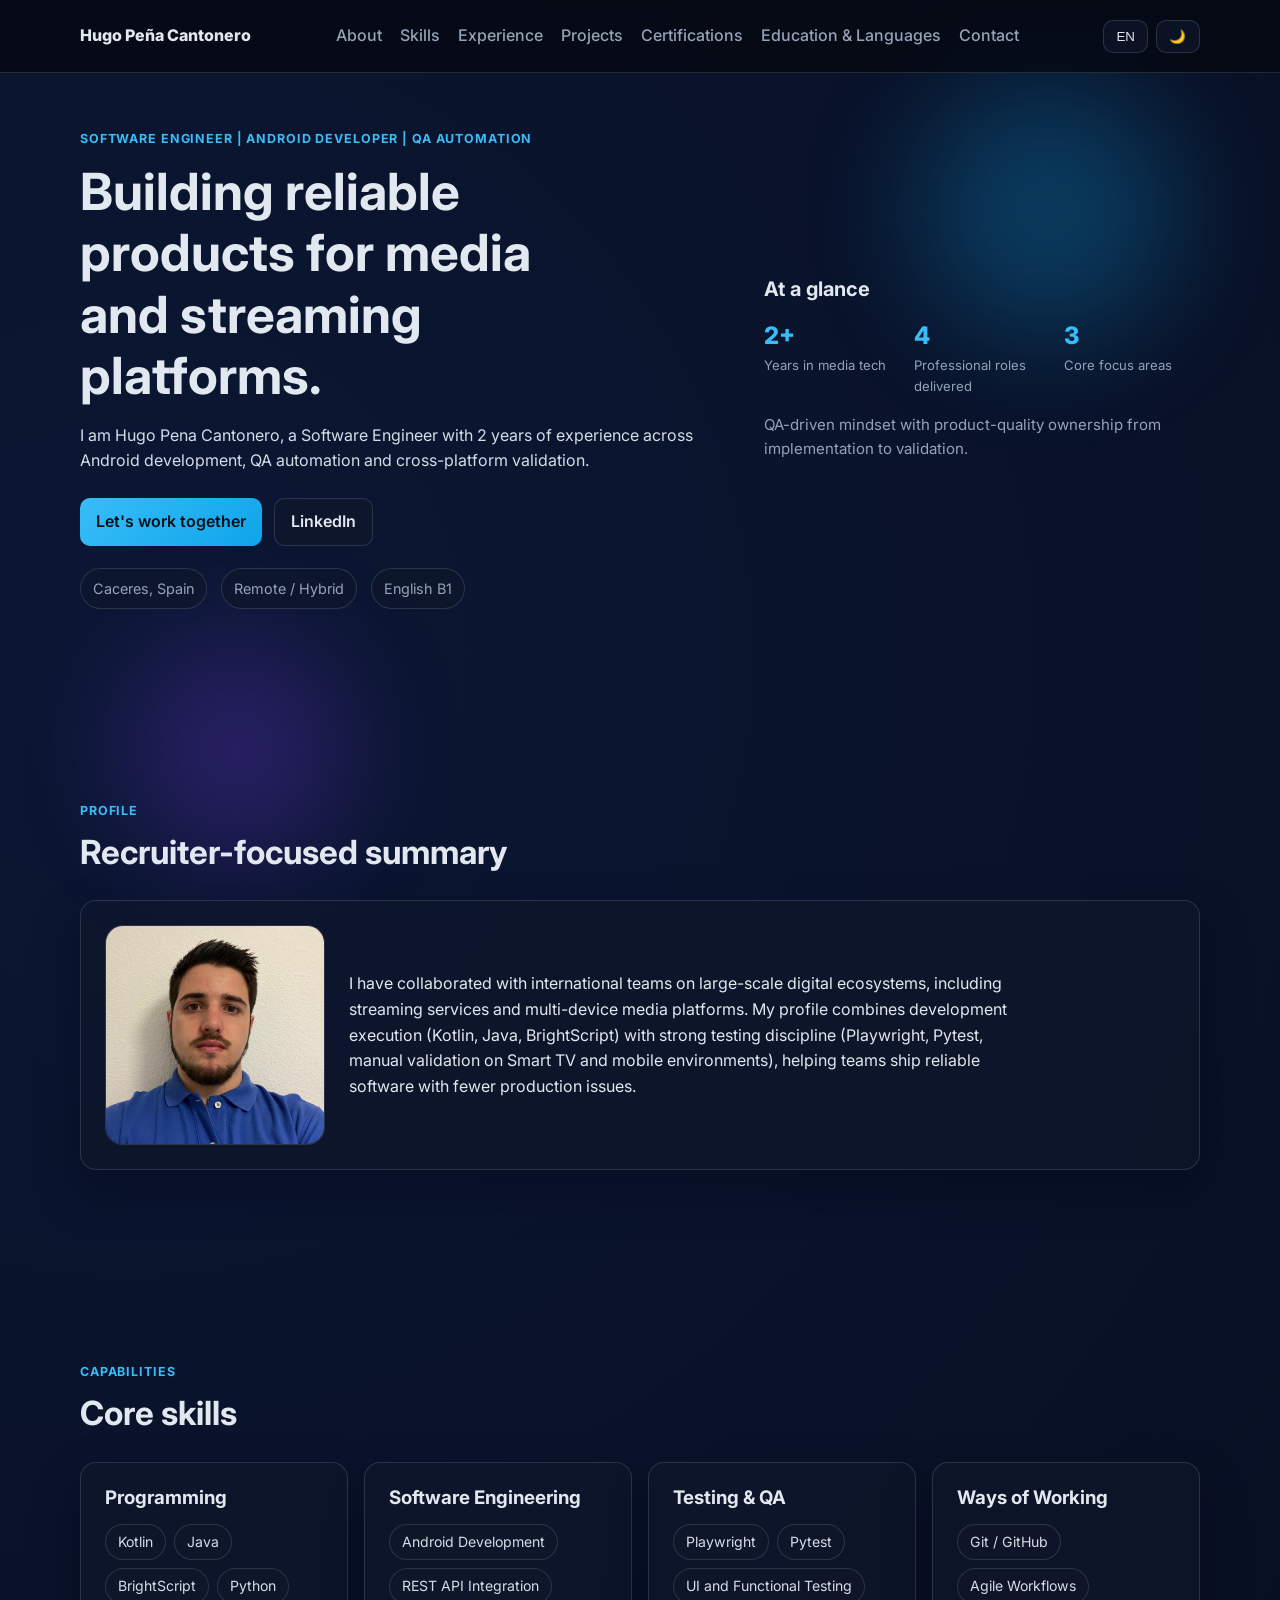
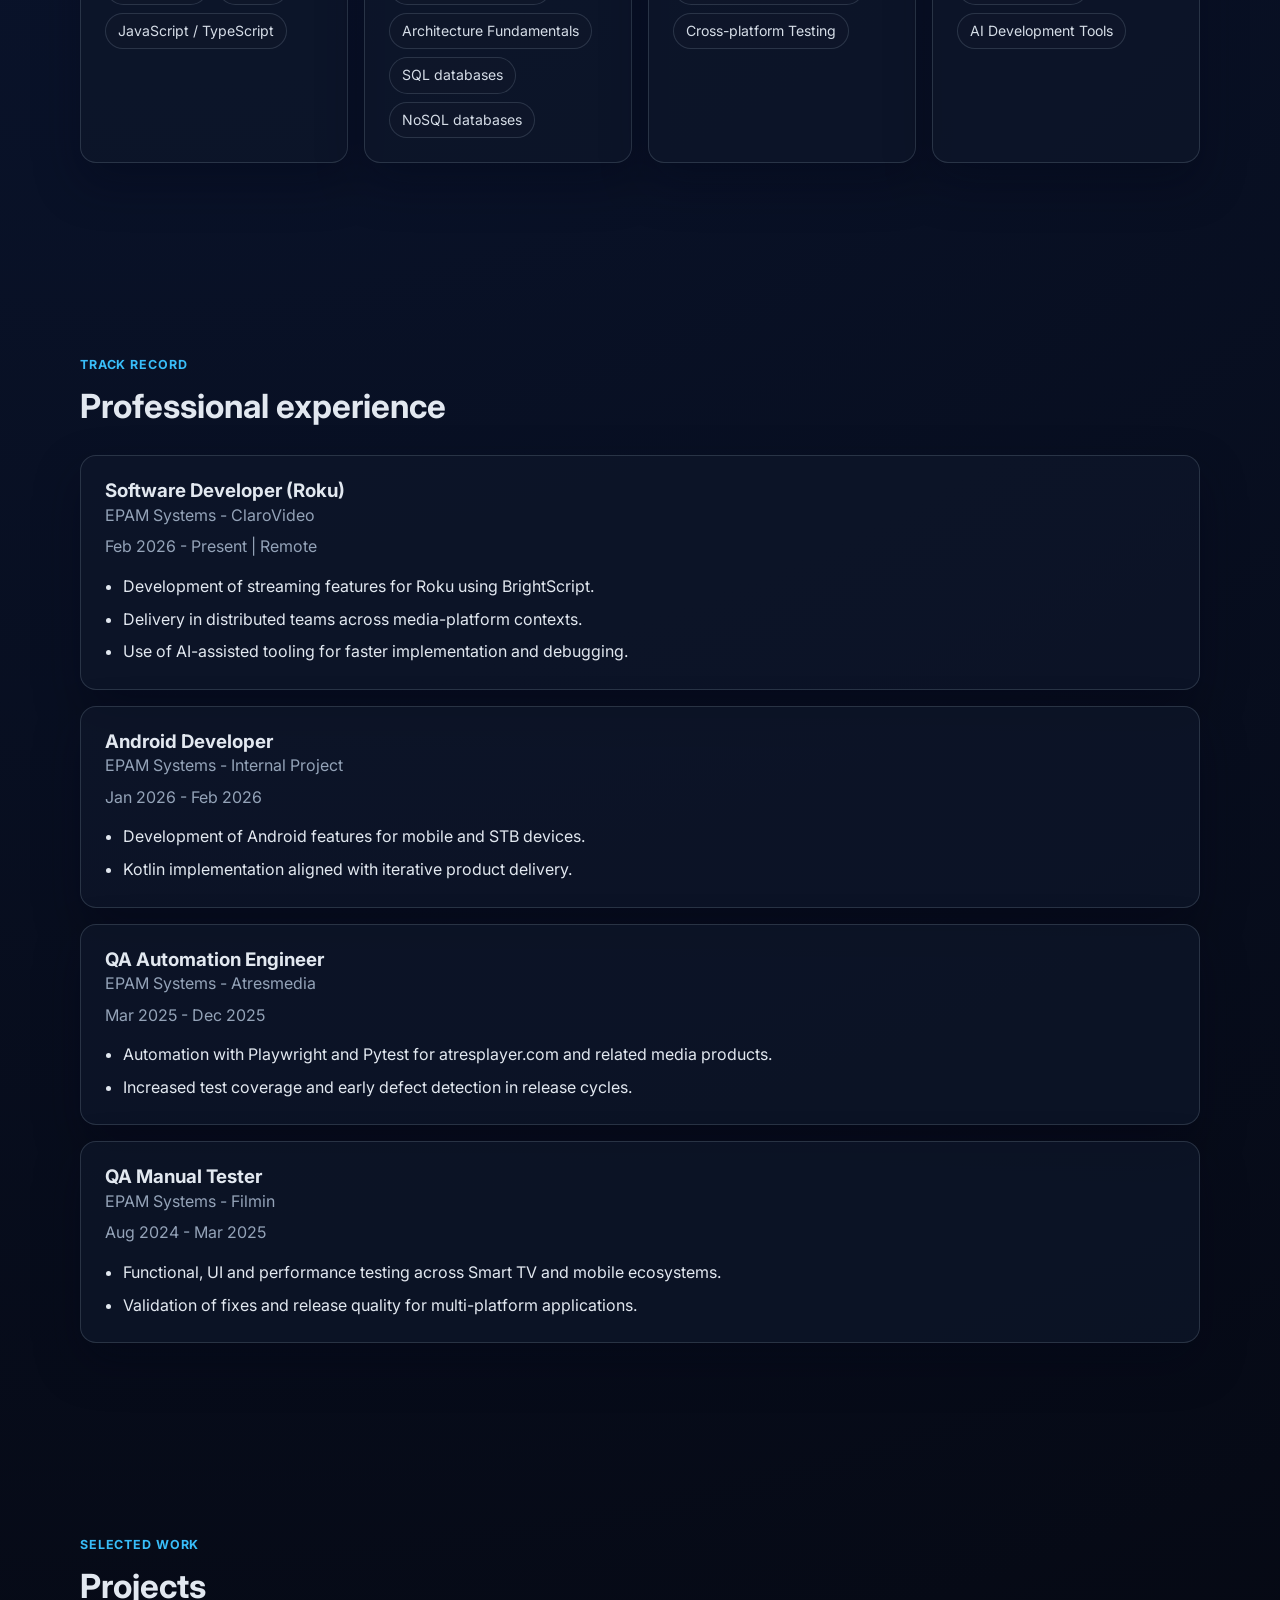
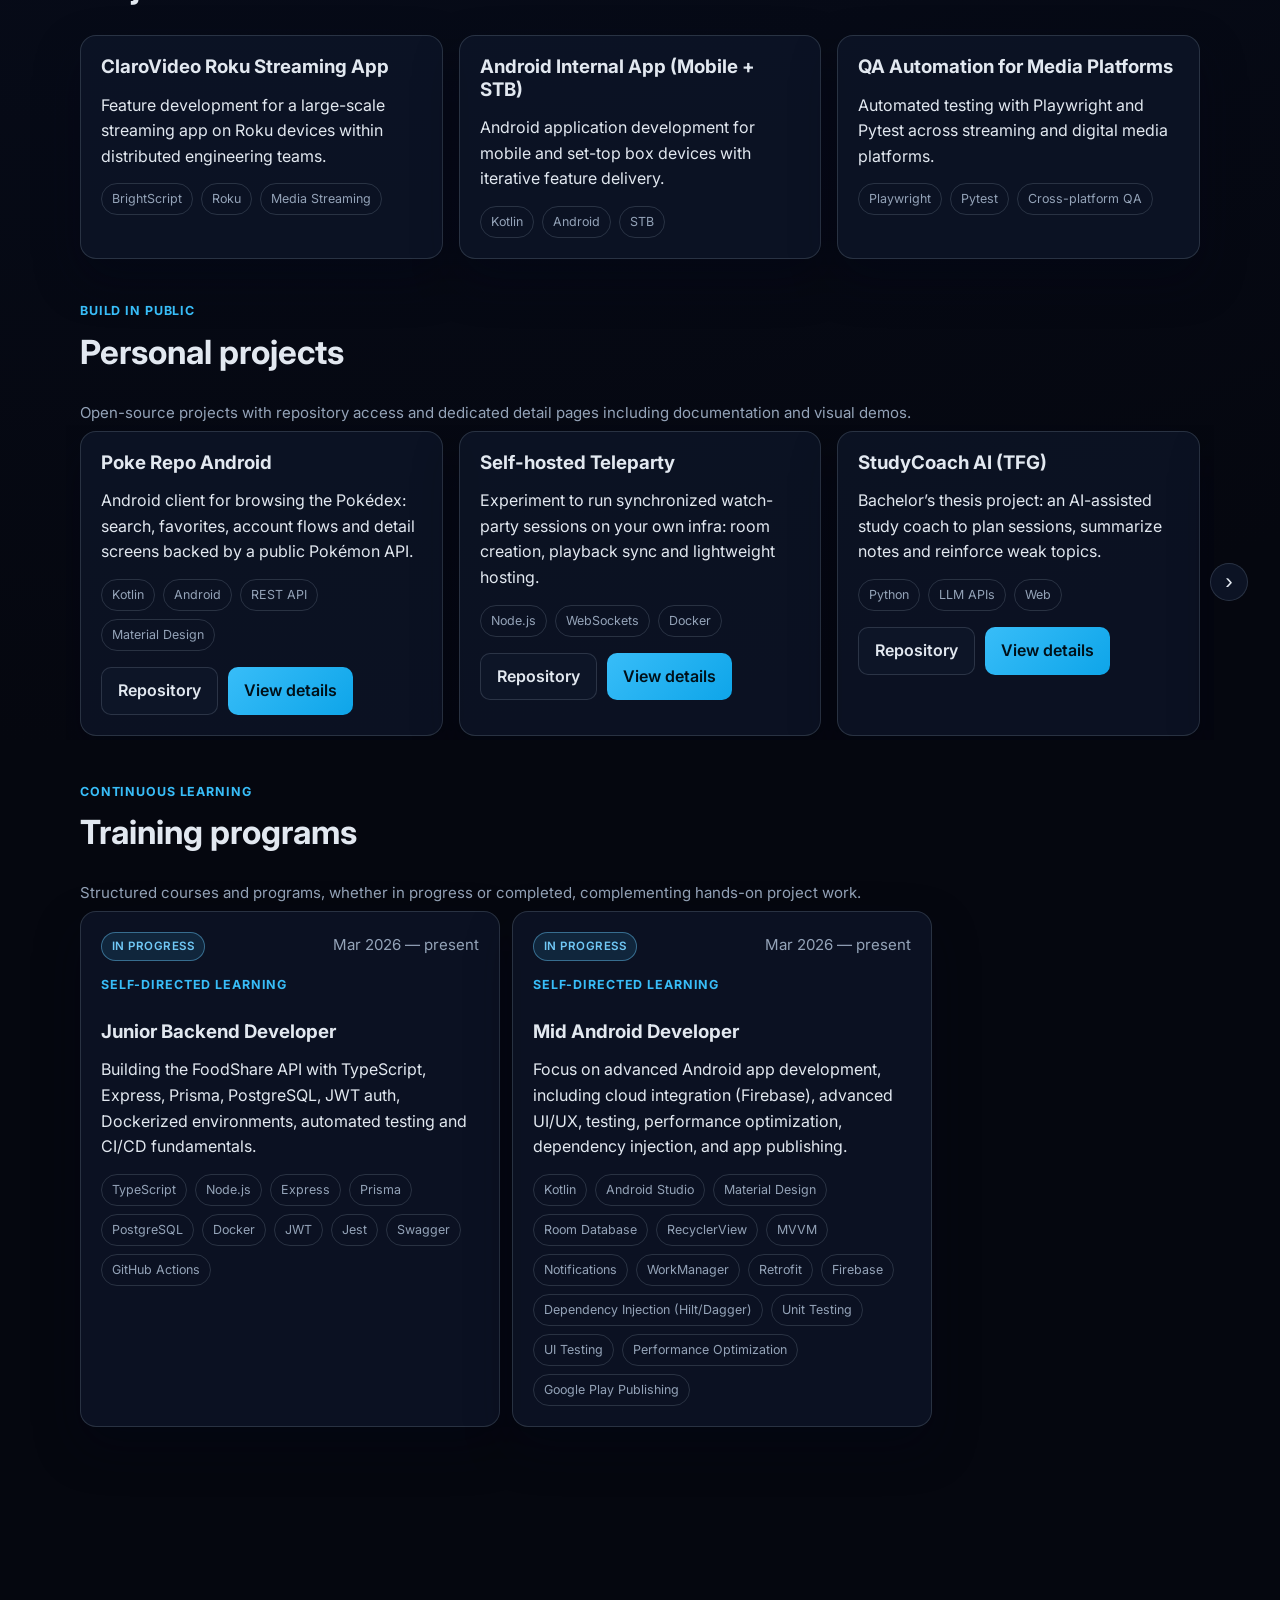
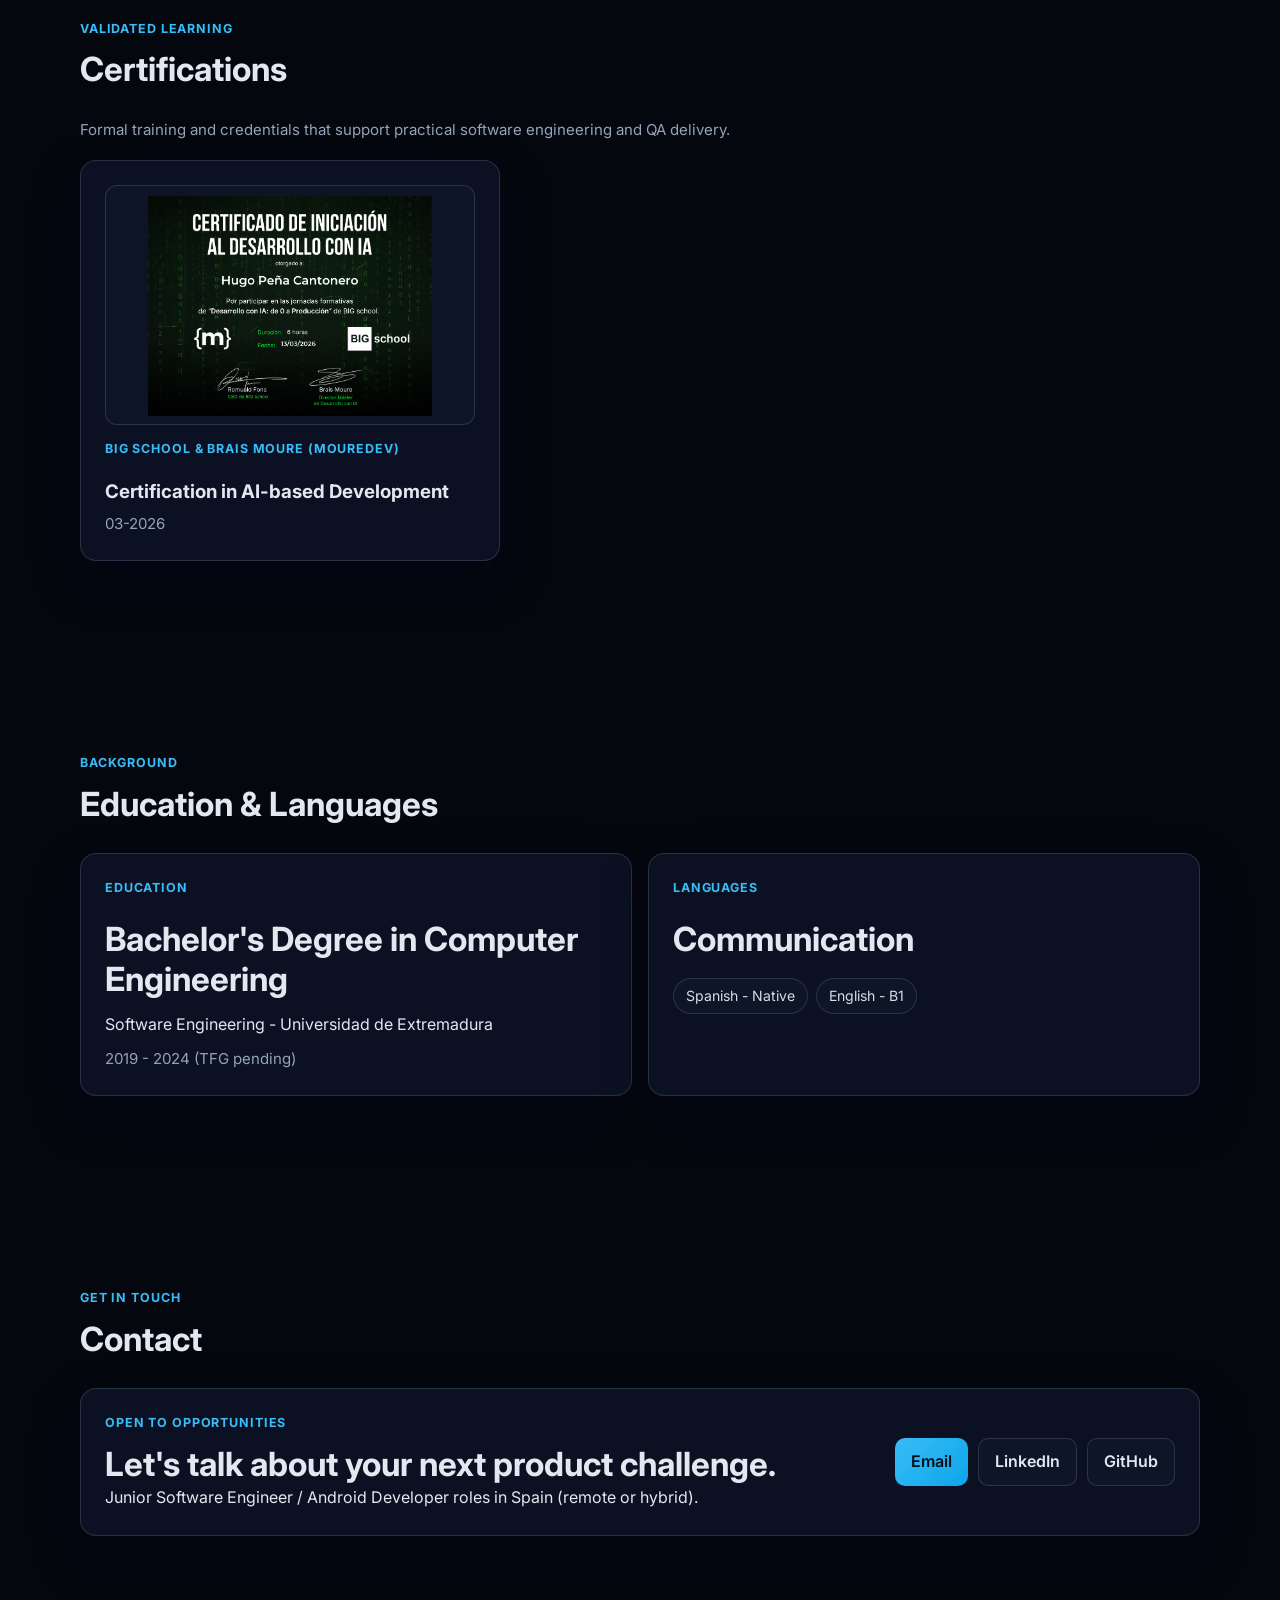
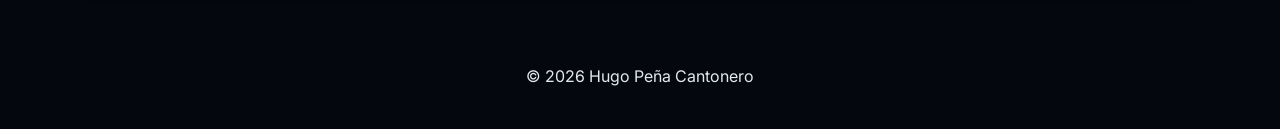
==== commit 88774b07: "feat: sección Formaciones en Proyectos, grid de cards y i18n - trainings.json + trainings.js con est" ====
--- a/index.html
+++ b/index.html
@@ -245,6 +245,16 @@
             </button>
           </div>
         </div>
+        <div id="trainings" class="projects-subsection">
+          <div class="section-heading">
+            <p class="eyebrow" data-i18n="trainings.eyebrow">Continuous learning</p>
+            <h2 data-i18n="trainings.title">Training</h2>
+          </div>
+          <p class="small-note" data-i18n="trainings.subtitle">
+            Structured courses and programs, whether in progress or completed, complementing hands-on project work.
+          </p>
+          <div id="trainings-grid" class="trainings-grid"></div>
+        </div>
       </div>
     </section>
 
@@ -310,6 +320,16 @@
 
   <footer class="footer">
     <p>© 2026 Hugo Peña Cantonero</p>
+    <p
+      id="deploy-revision"
+      class="deploy-revision"
+      hidden
+      translate="no"
+      aria-hidden="true"
+      title="Git commit deployed on GitHub Pages"
+    >
+      DEPLOY_SHA_PLACEHOLDER
+    </p>
   </footer>
 
   <div
@@ -330,5 +350,6 @@
   <script src="src/js/certifications.js"></script>
   <script src="src/js/personal-projects.js"></script>
   <script src="src/js/projects.js"></script>
+  <script src="src/js/trainings.js"></script>
 </body>
 </html>
--- a/src/styles/main.css
+++ b/src/styles/main.css
@@ -333,12 +333,59 @@
   gap: 16px;
 }
 
+.trainings-grid {
+  display: grid;
+  grid-template-columns: repeat(auto-fit, minmax(min(100%, 260px), 420px));
+  gap: 12px;
+  margin-top: 6px;
+  justify-content: start;
+}
+
+.trainings-grid .training-card {
+  width: 100%;
+  max-width: 420px;
+}
+
+.training-card-head {
+  display: flex;
+  flex-wrap: wrap;
+  align-items: baseline;
+  justify-content: space-between;
+  gap: 8px 12px;
+}
+
+.training-period {
+  margin: 0;
+}
+
+.training-status {
+  font-size: 0.72rem;
+  font-weight: 600;
+  letter-spacing: 0.04em;
+  text-transform: uppercase;
+  padding: 4px 10px;
+  border-radius: 999px;
+  border: 1px solid var(--border);
+  width: fit-content;
+}
+
+.training-status--in_progress {
+  color: color-mix(in oklab, var(--primary) 75%, var(--text));
+  border-color: color-mix(in oklab, var(--primary) 35%, var(--border));
+  background: color-mix(in oklab, var(--primary) 12%, transparent);
+}
+
+.training-status--completed {
+  color: color-mix(in oklab, var(--muted) 90%, var(--text));
+  background: color-mix(in oklab, var(--surface-solid) 70%, transparent);
+}
+
 .certifications-grid {
   display: grid;
-  grid-template-columns: repeat(auto-fit, minmax(260px, 1fr));
-  gap: 16px;
+  grid-template-columns: repeat(auto-fit, minmax(min(100%, 260px), 420px));
+  gap: 12px;
   margin-top: 18px;
-  justify-items: start;
+  justify-content: start;
 }
 
 .certification-card {
@@ -347,7 +394,6 @@
   gap: 10px;
   width: 100%;
   max-width: 420px;
-  justify-self: start;
 }
 
 .certification-diploma-wrap {
@@ -638,6 +684,11 @@
   padding: 32px 0 40px;
 }
 
+/* Hidden prod revision: view source / DOM; replaced by CI (DEPLOY_SHA_PLACEHOLDER) */
+.deploy-revision[hidden] {
+  display: none !important;
+}
+
 .reveal {
   opacity: 0;
   transform: translateY(16px);
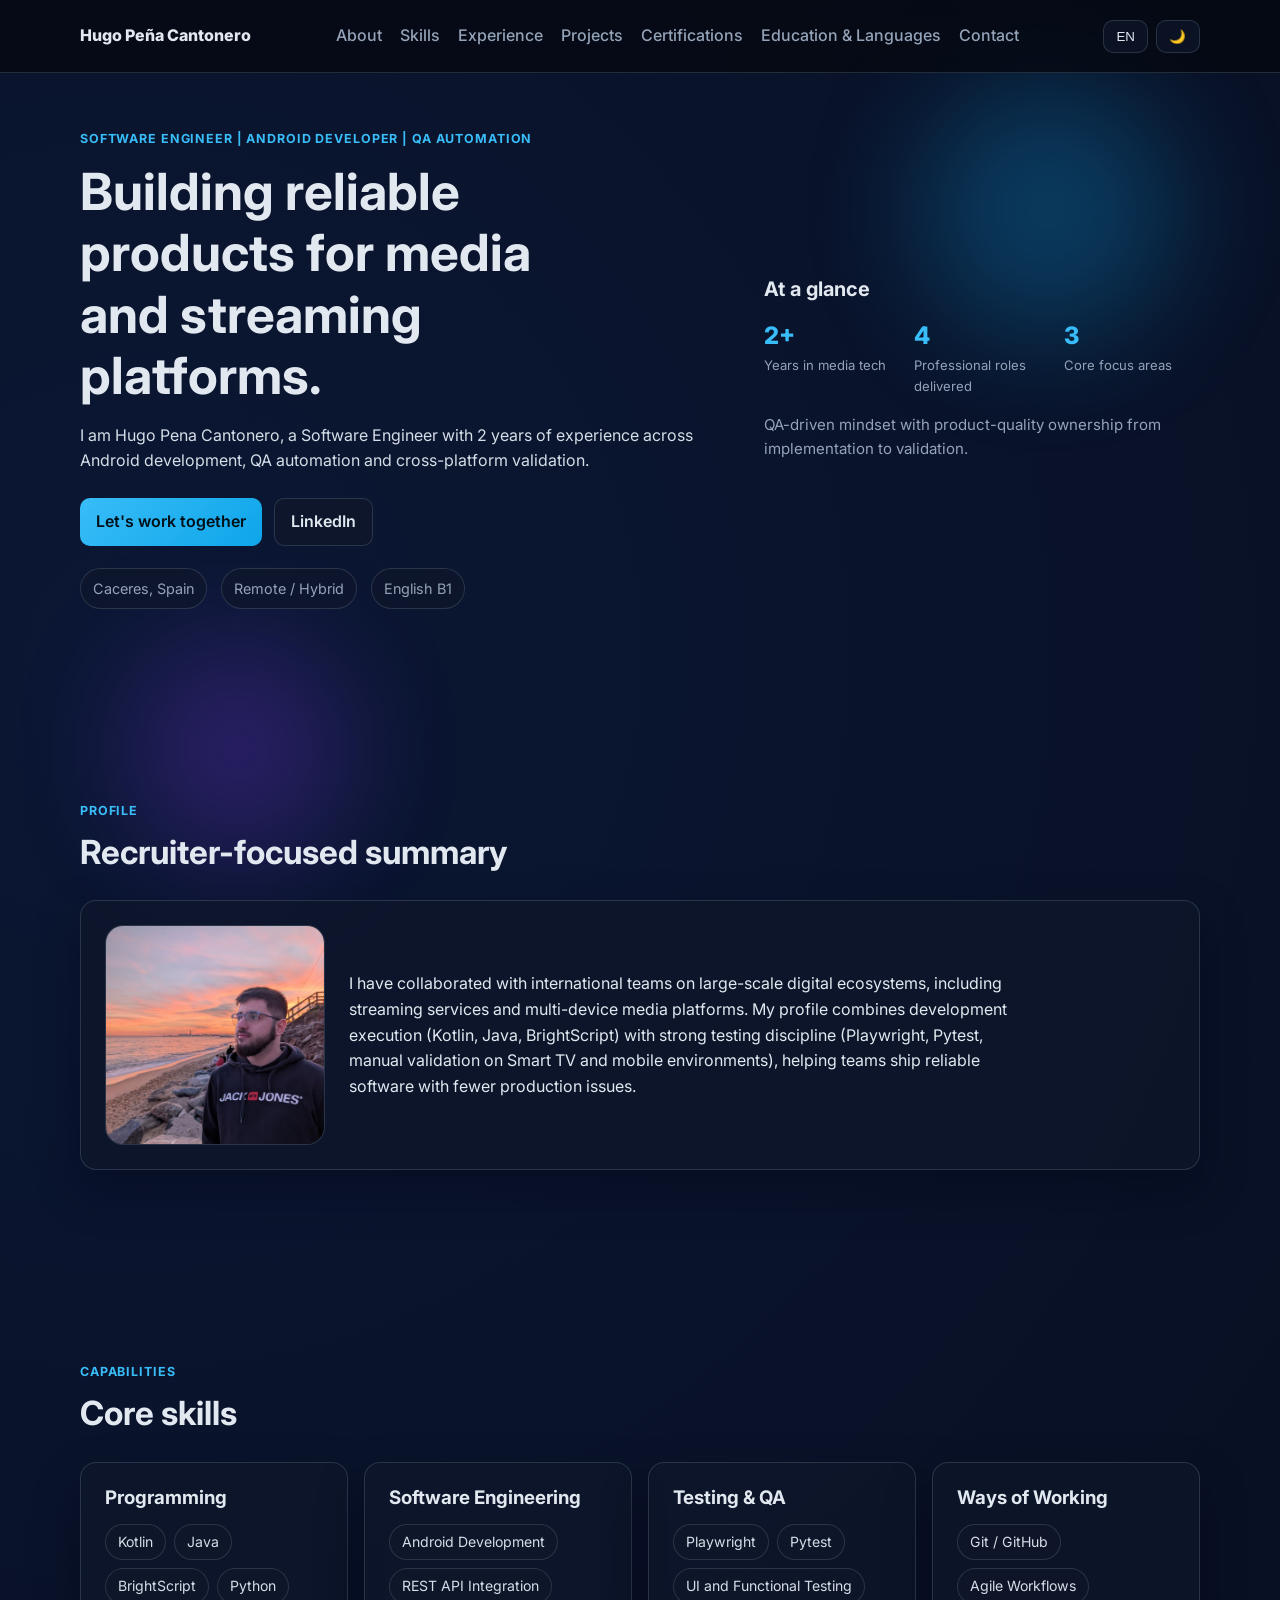
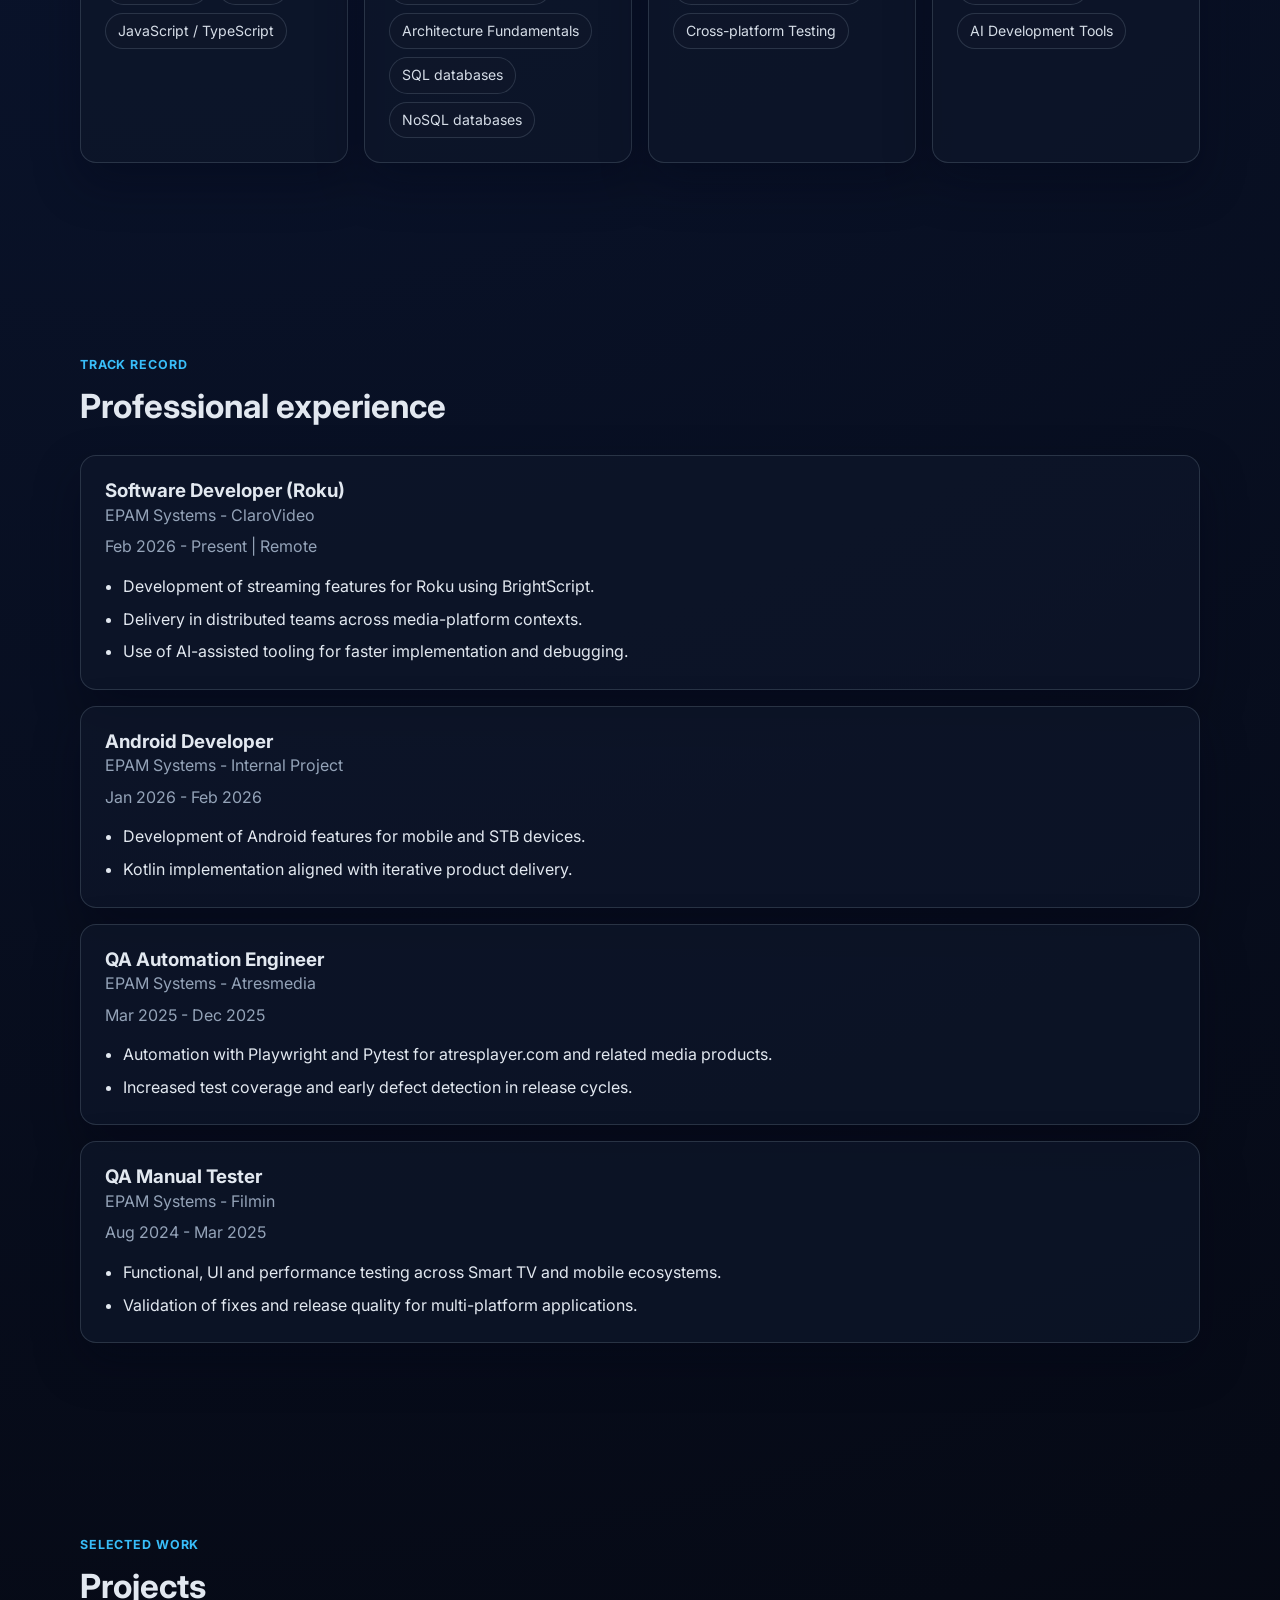
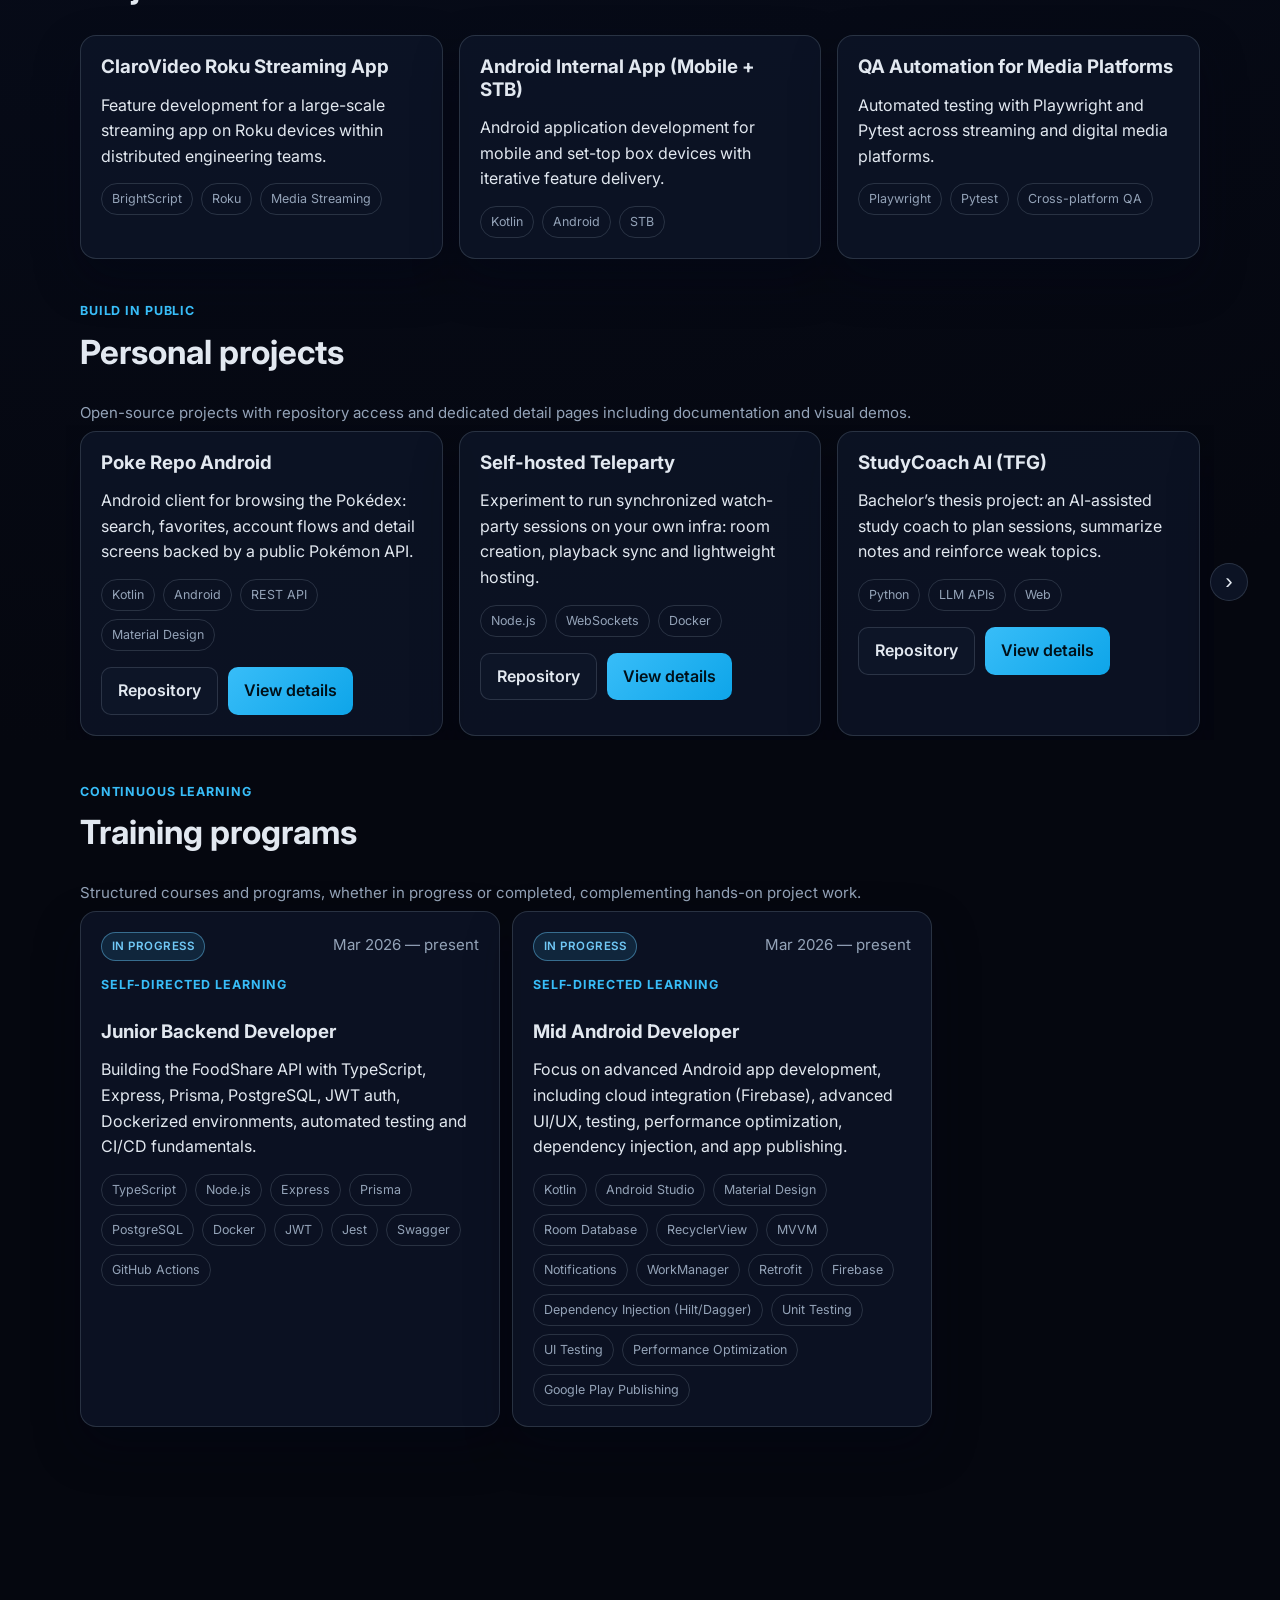
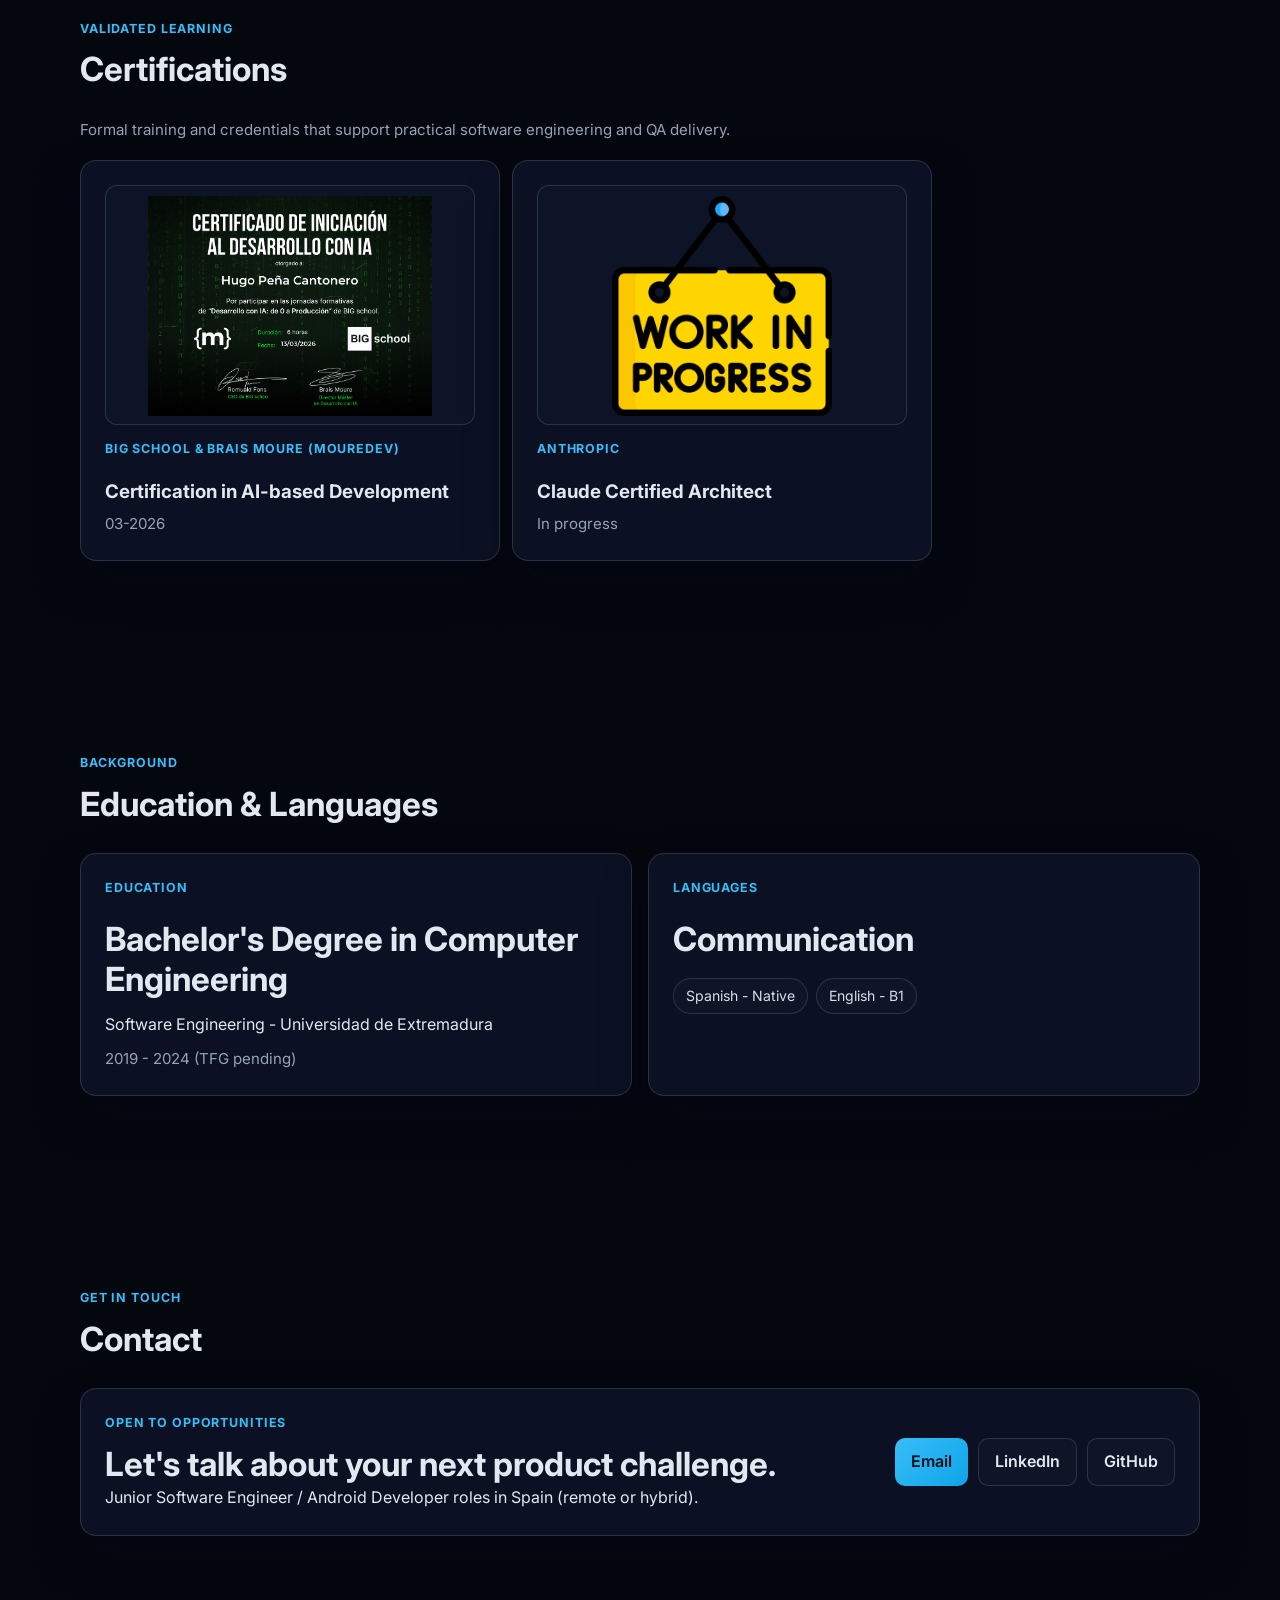
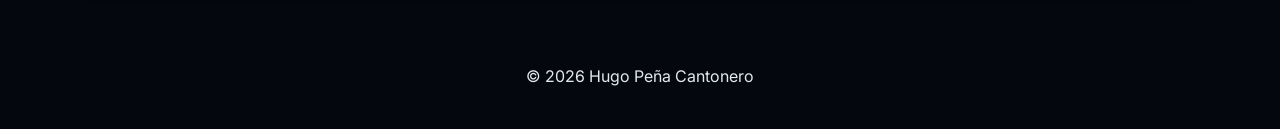
==== commit d129937c: "set new profile image" ====
--- a/index.html
+++ b/index.html
@@ -88,7 +88,7 @@
         <div class="profile-section card">
           <figure class="profile-photo-wrap">
             <img
-              src="assets/profile.jpeg"
+              src="assets/foto_hugo.JPG"
               alt="Profile photo of Hugo Peña Cantonero"
               class="profile-photo"
               loading="lazy"
--- a/src/styles/main.css
+++ b/src/styles/main.css
@@ -676,6 +676,26 @@
   background: color-mix(in oklab, var(--surface-solid) 74%, transparent);
 }
 
+body.light .btn.primary {
+  background: linear-gradient(135deg, #7dd3fc, #38bdf8);
+  color: #0c1929;
+  box-shadow: 0 10px 28px rgba(14, 165, 233, 0.22);
+}
+
+body.light .btn.primary:hover {
+  box-shadow: 0 12px 32px rgba(14, 165, 233, 0.28);
+}
+
+body.light .hero-buttons .btn.secondary {
+  background: #f1f5f9;
+  border-color: rgba(15, 23, 42, 0.1);
+  color: #334155;
+}
+
+body.light .hero-buttons .btn.secondary:hover {
+  background: #e2e8f0;
+}
+
 .footer {
   position: relative;
   z-index: 2;
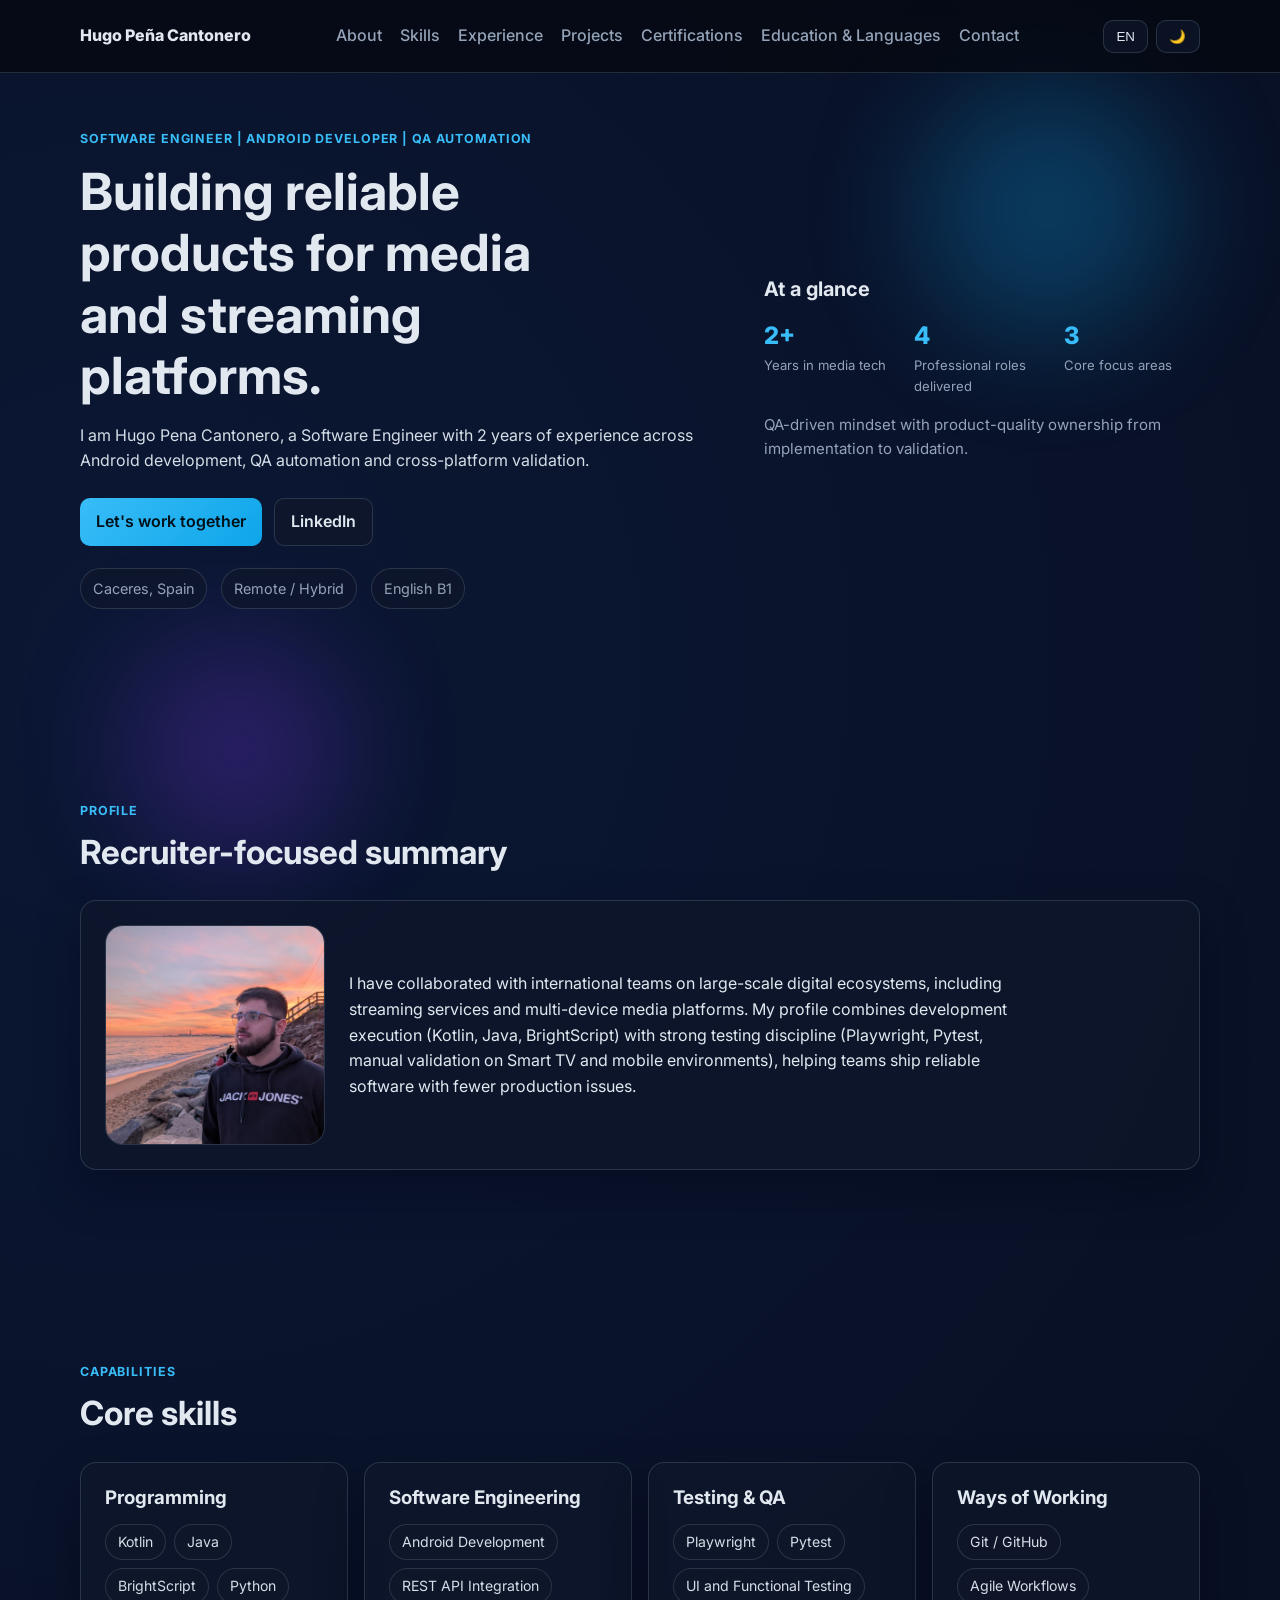
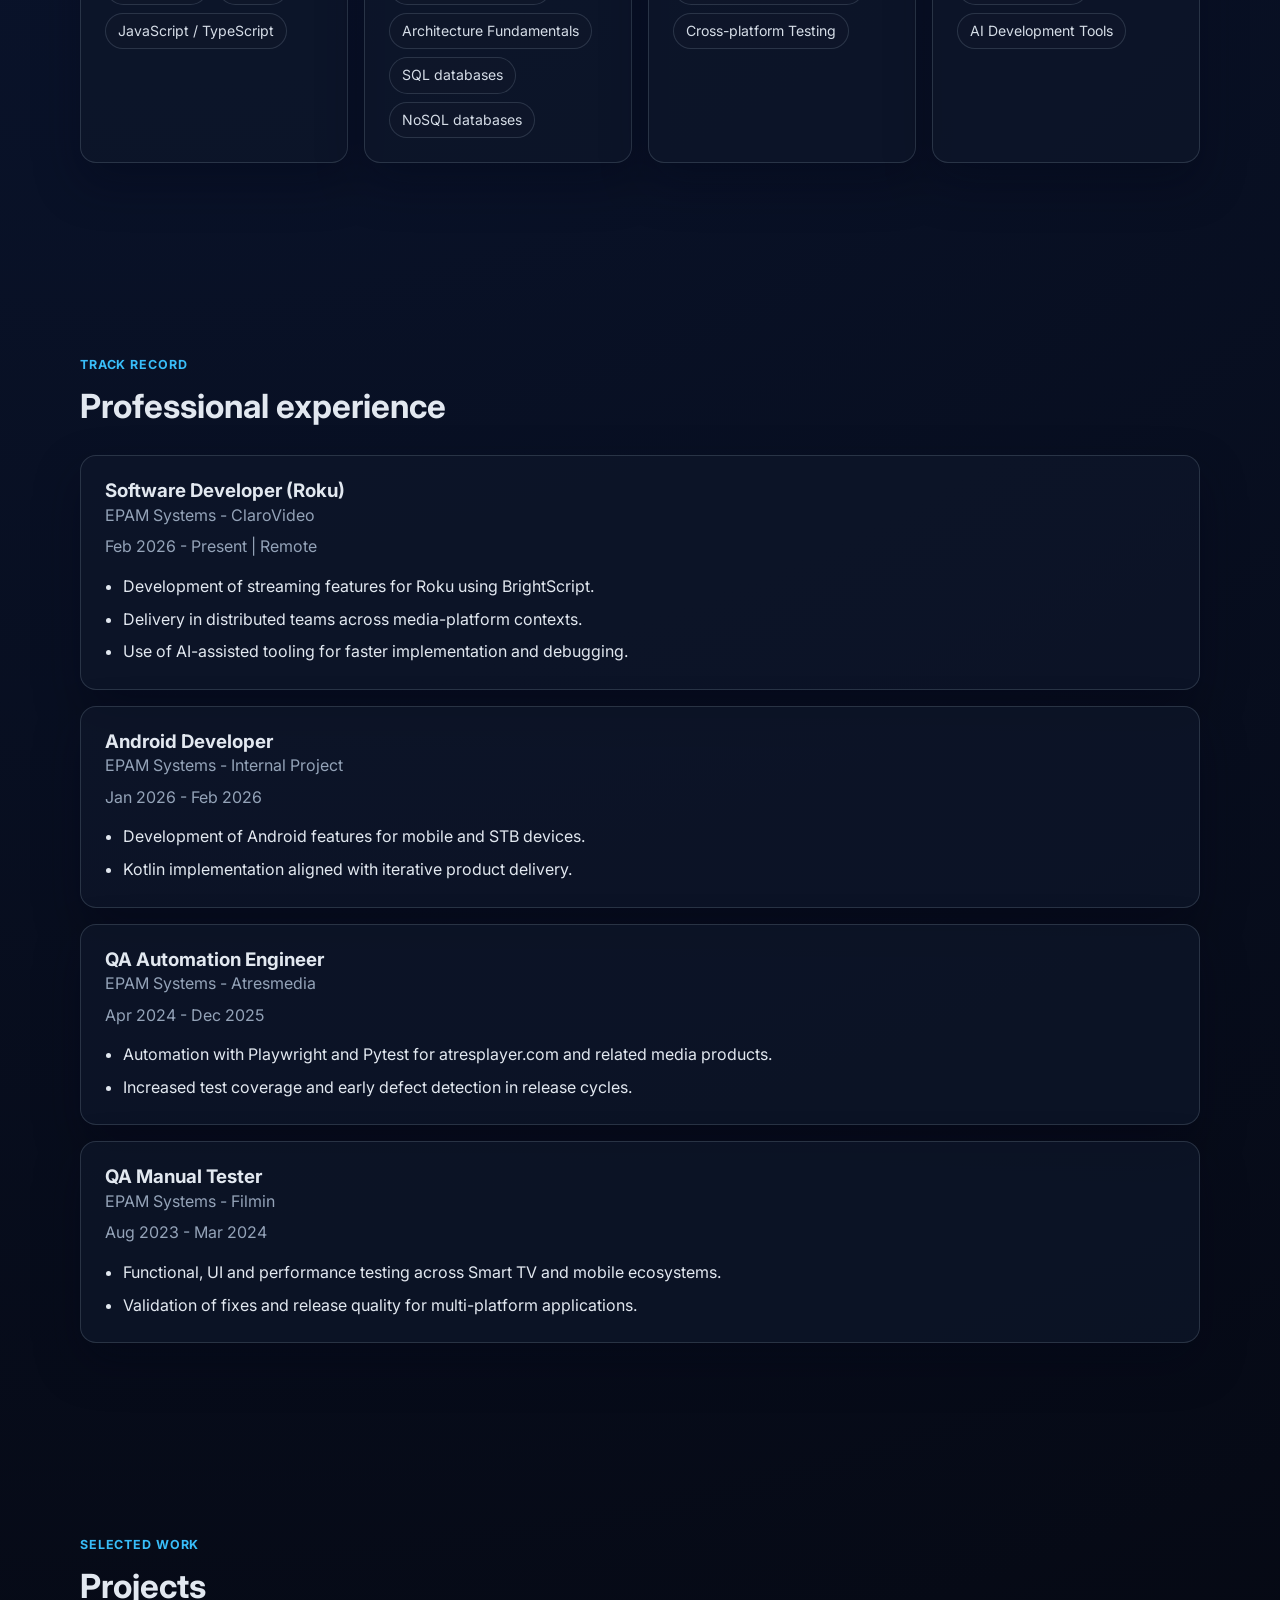
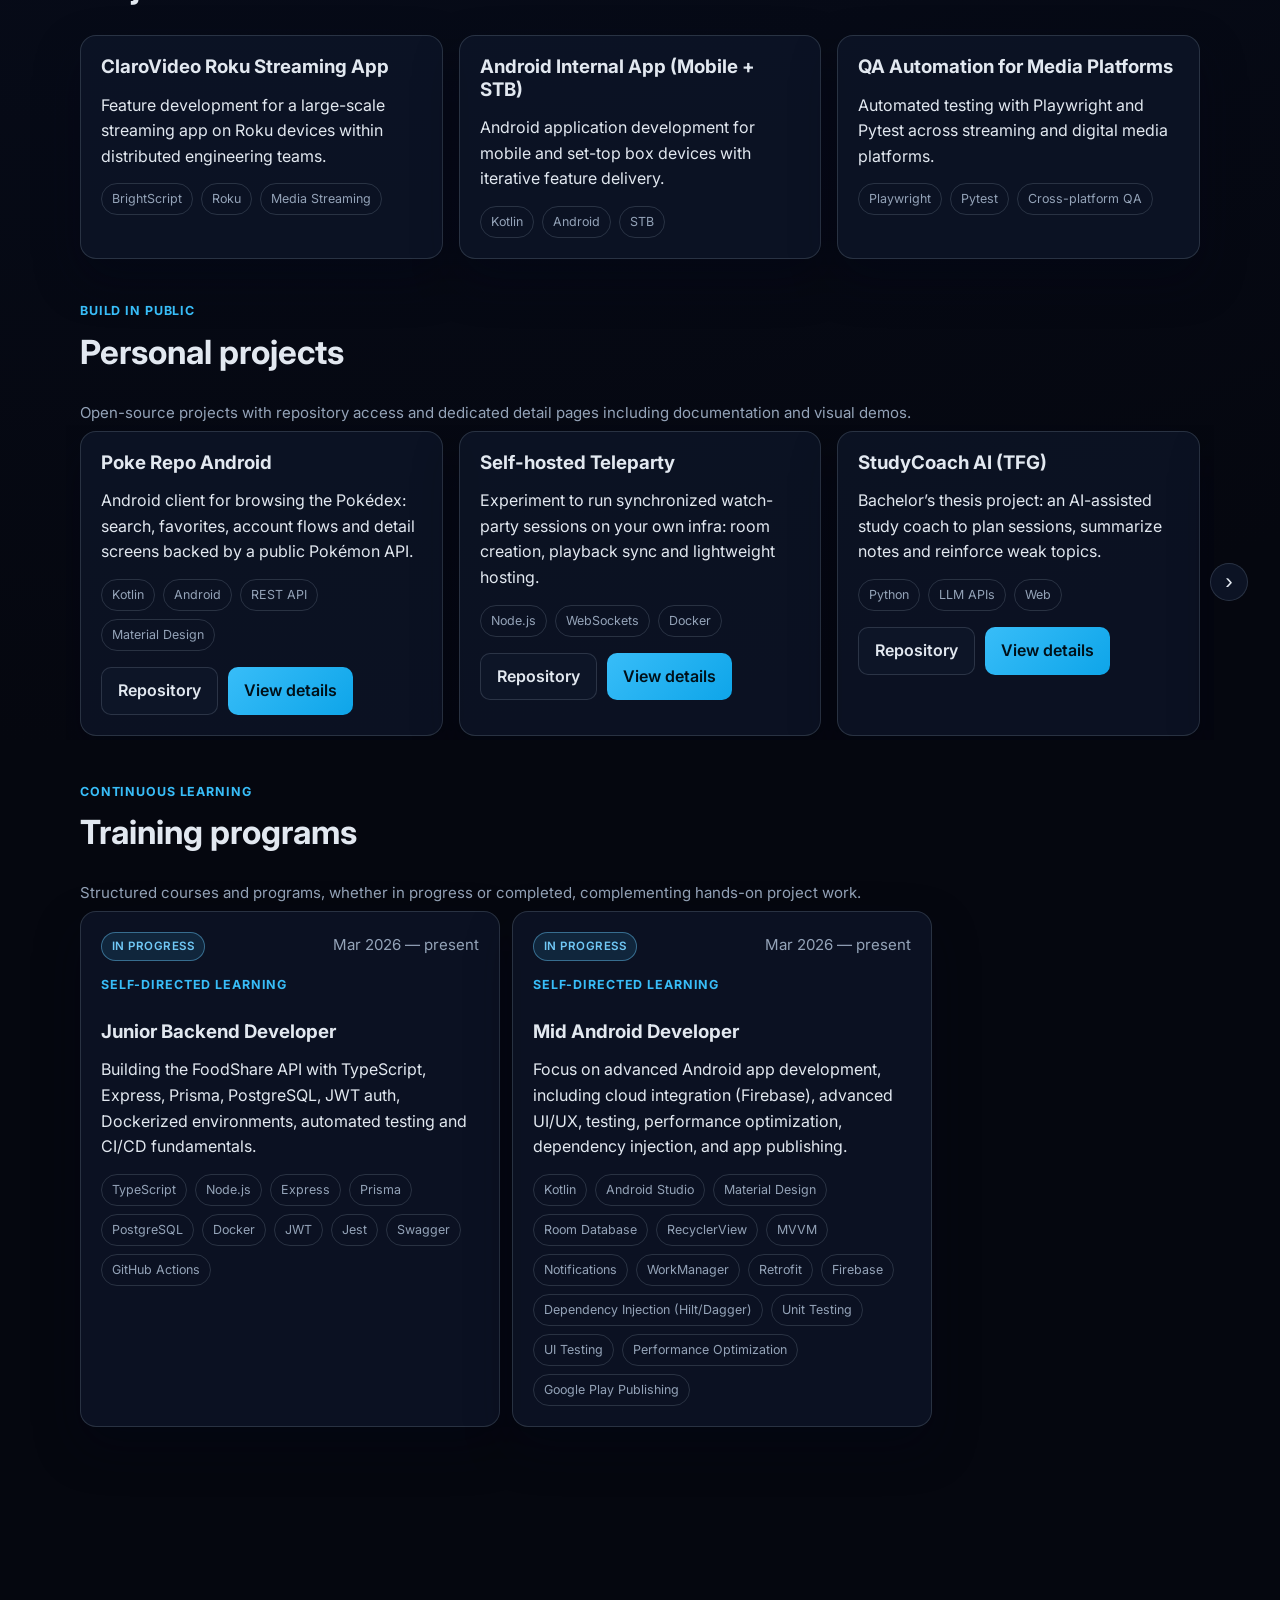
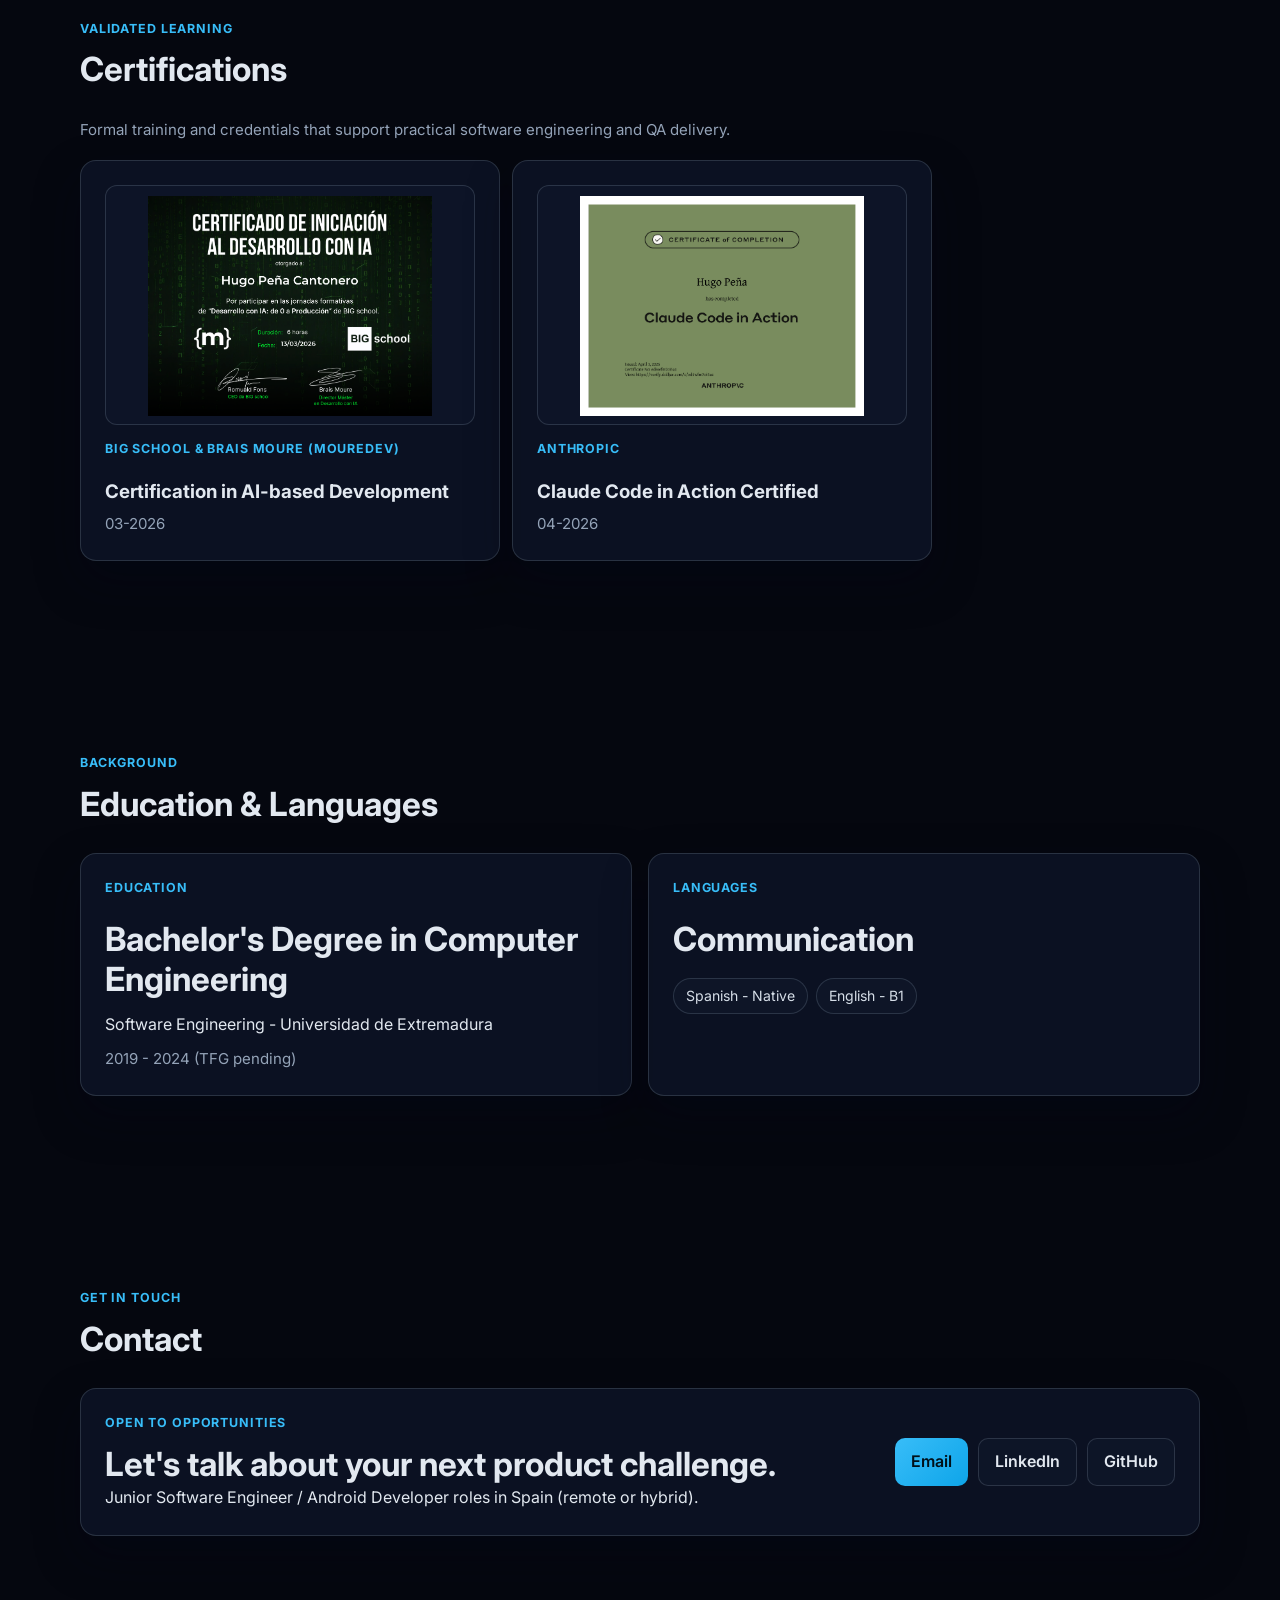
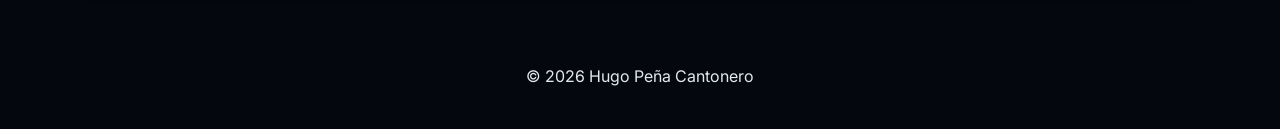
==== commit 32491e31: "update work experience" ====
--- a/index.html
+++ b/index.html
@@ -187,7 +187,7 @@
               <h3 data-i18n="experience.role3.title">QA Automation Engineer</h3>
               <p>EPAM Systems - Atresmedia</p>
             </div>
-            <span class="date">Mar 2025 - Dec 2025</span>
+            <span class="date">Apr 2024 - Dec 2025</span>
             <ul>
               <li data-i18n="experience.role3.b1">Automation with Playwright and Pytest for atresplayer.com and related media products.</li>
               <li data-i18n="experience.role3.b2">Increased test coverage and early defect detection in release cycles.</li>
@@ -198,7 +198,7 @@
               <h3 data-i18n="experience.role4.title">QA Manual Tester</h3>
               <p>EPAM Systems - Filmin</p>
             </div>
-            <span class="date">Aug 2024 - Mar 2025</span>
+            <span class="date">Aug 2023 - Mar 2024</span>
             <ul>
               <li data-i18n="experience.role4.b1">Functional, UI and performance testing across Smart TV and mobile ecosystems.</li>
               <li data-i18n="experience.role4.b2">Validation of fixes and release quality for multi-platform applications.</li>
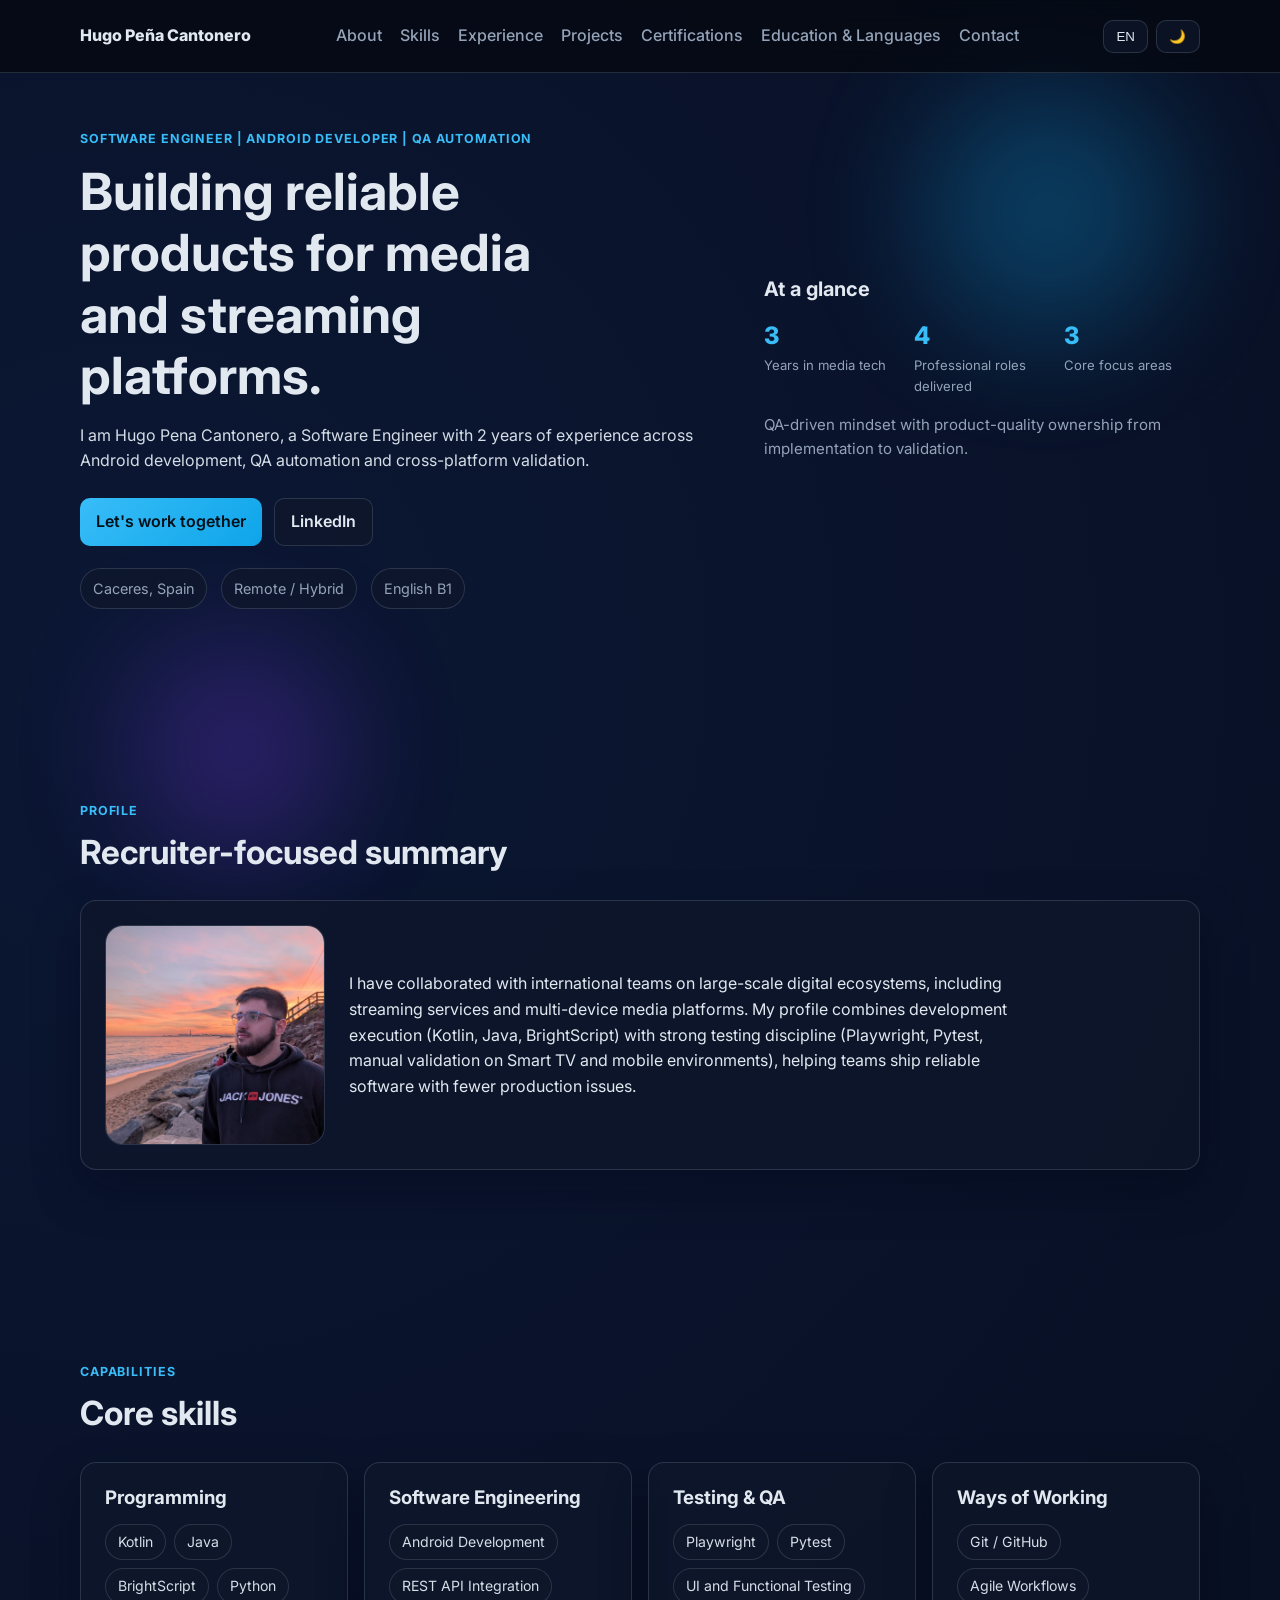
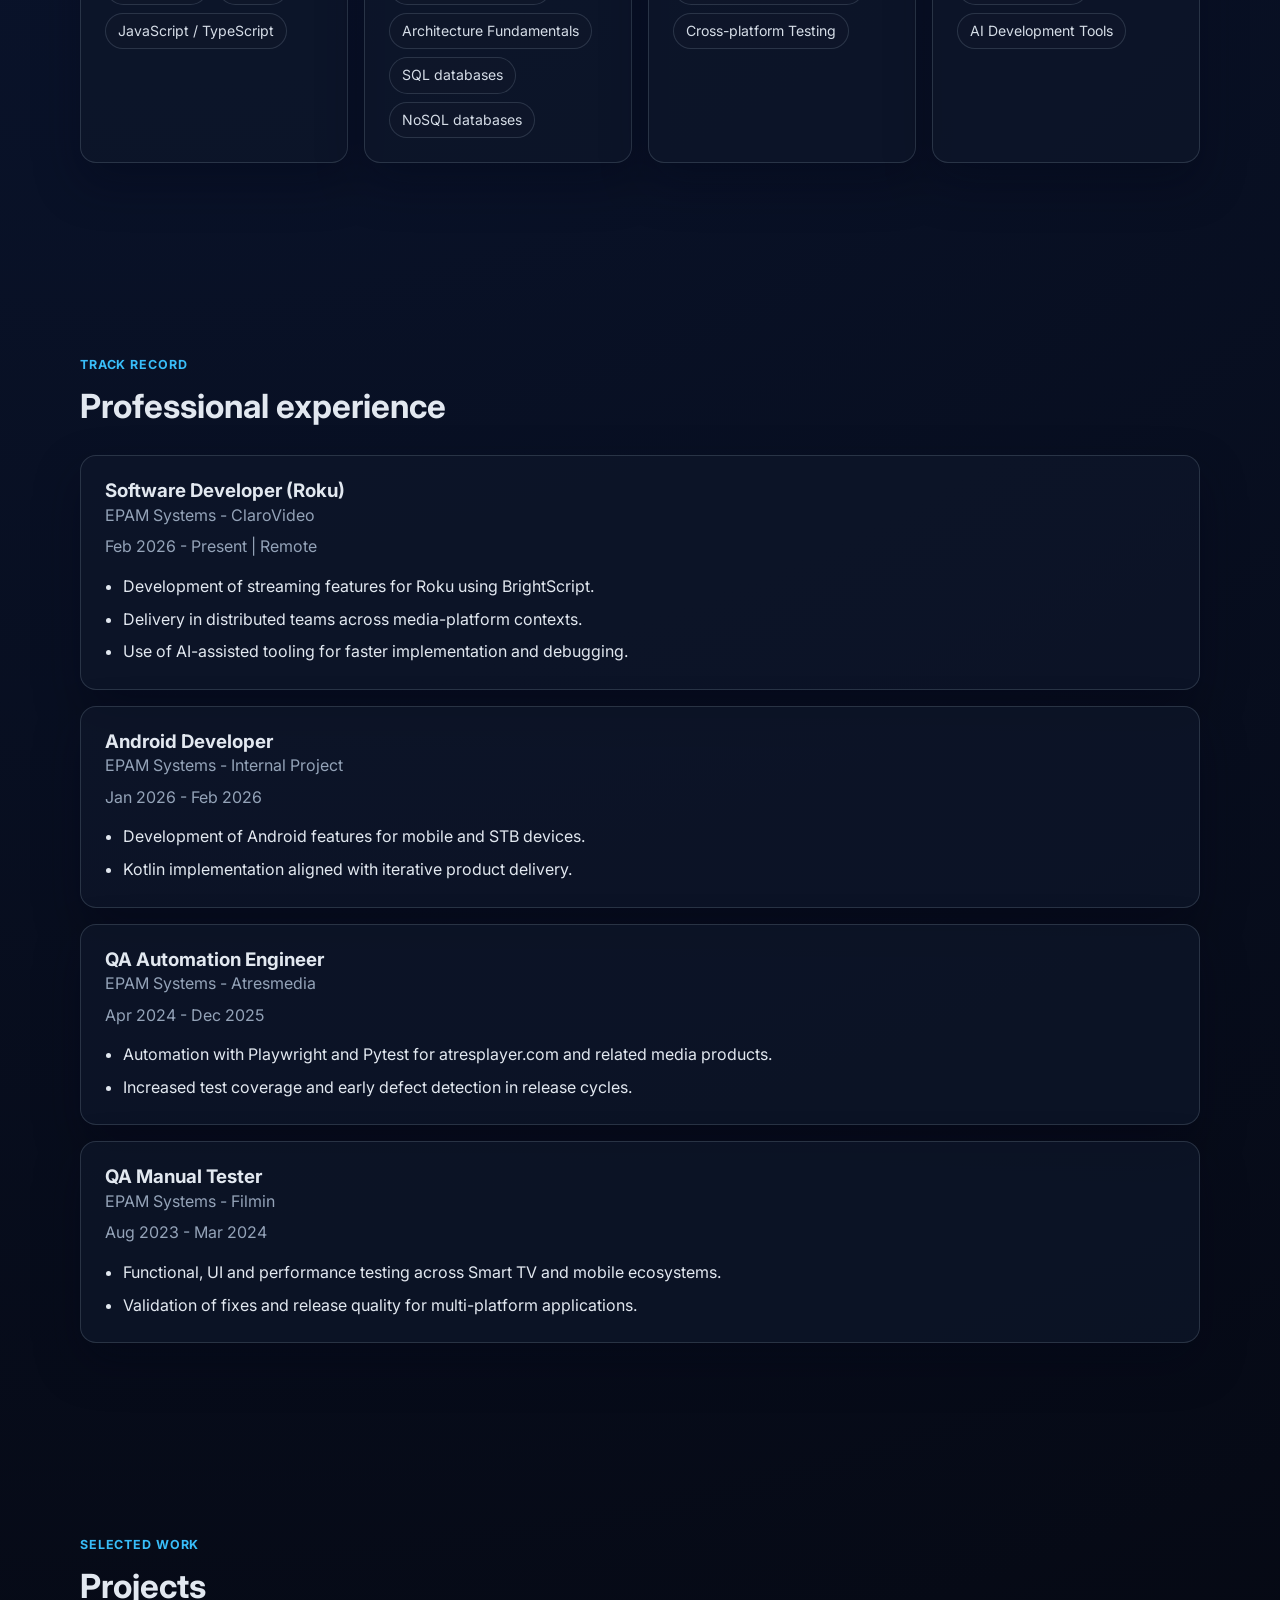
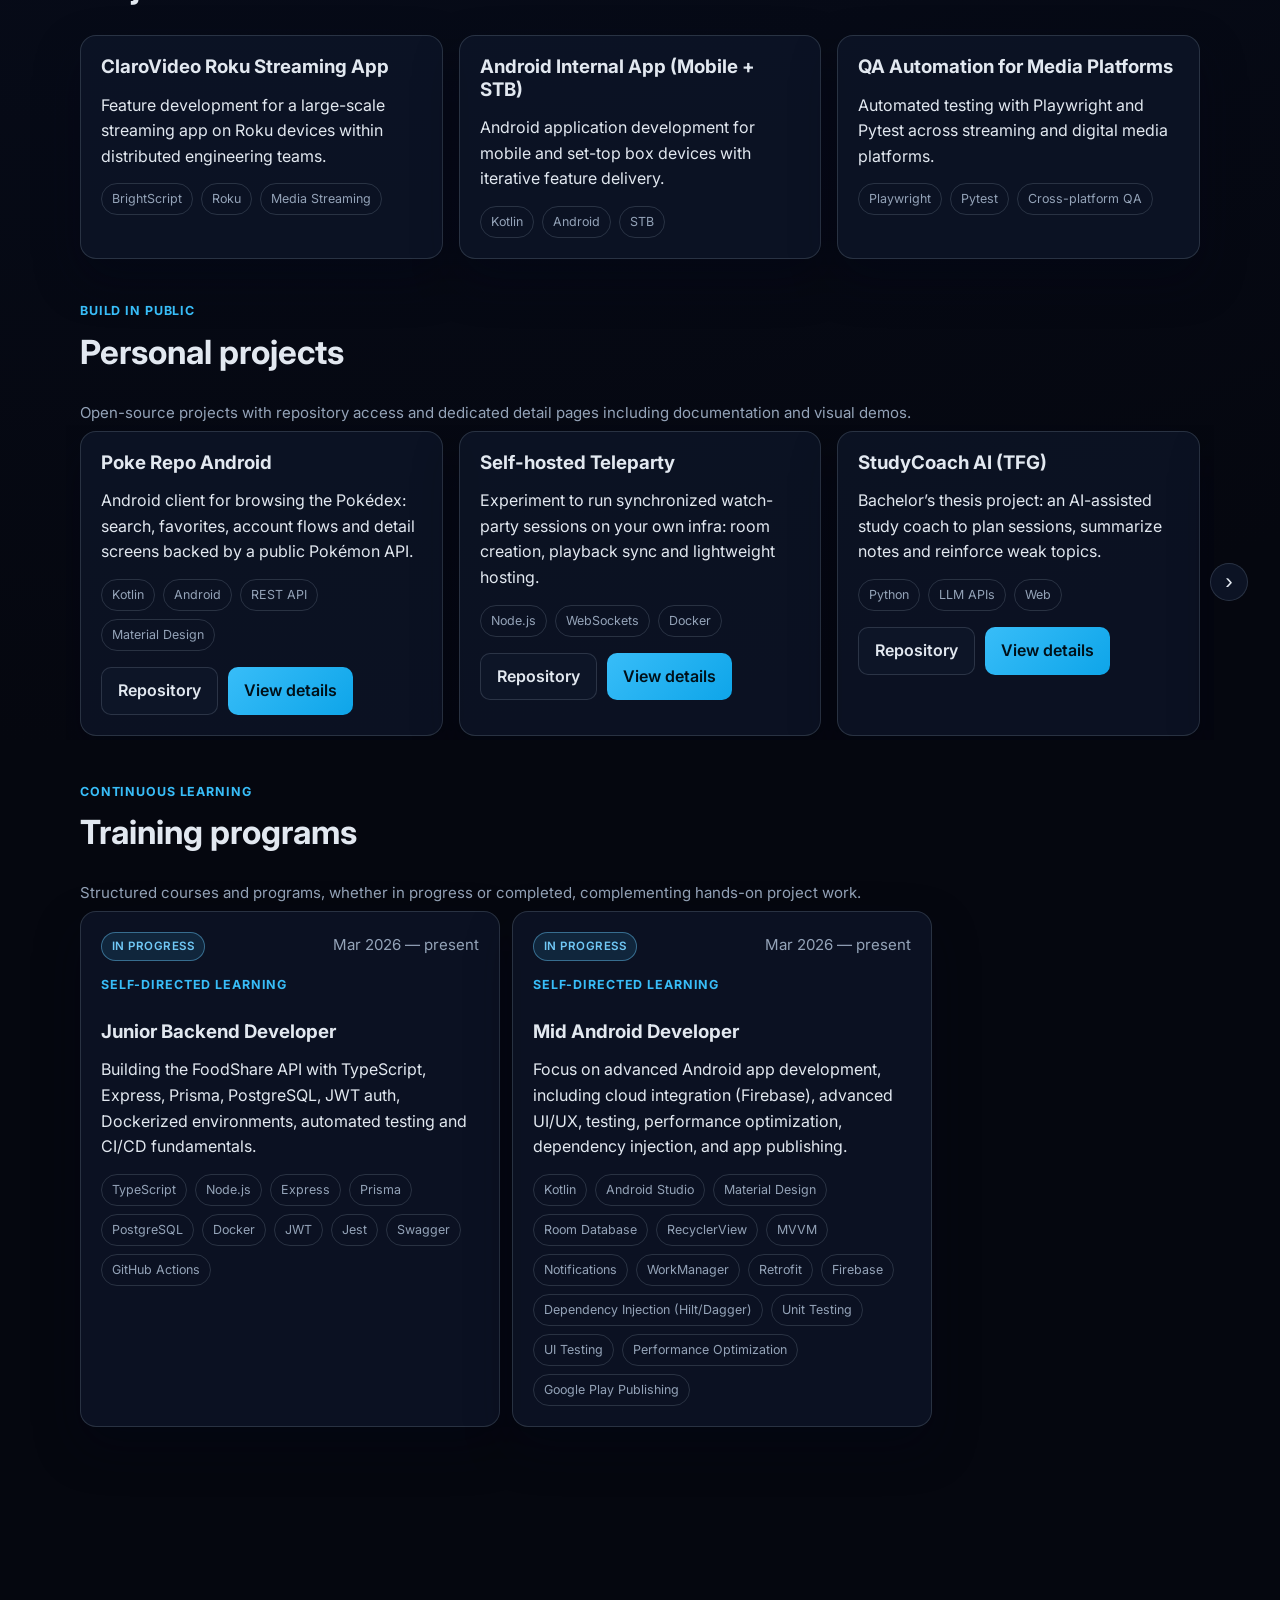
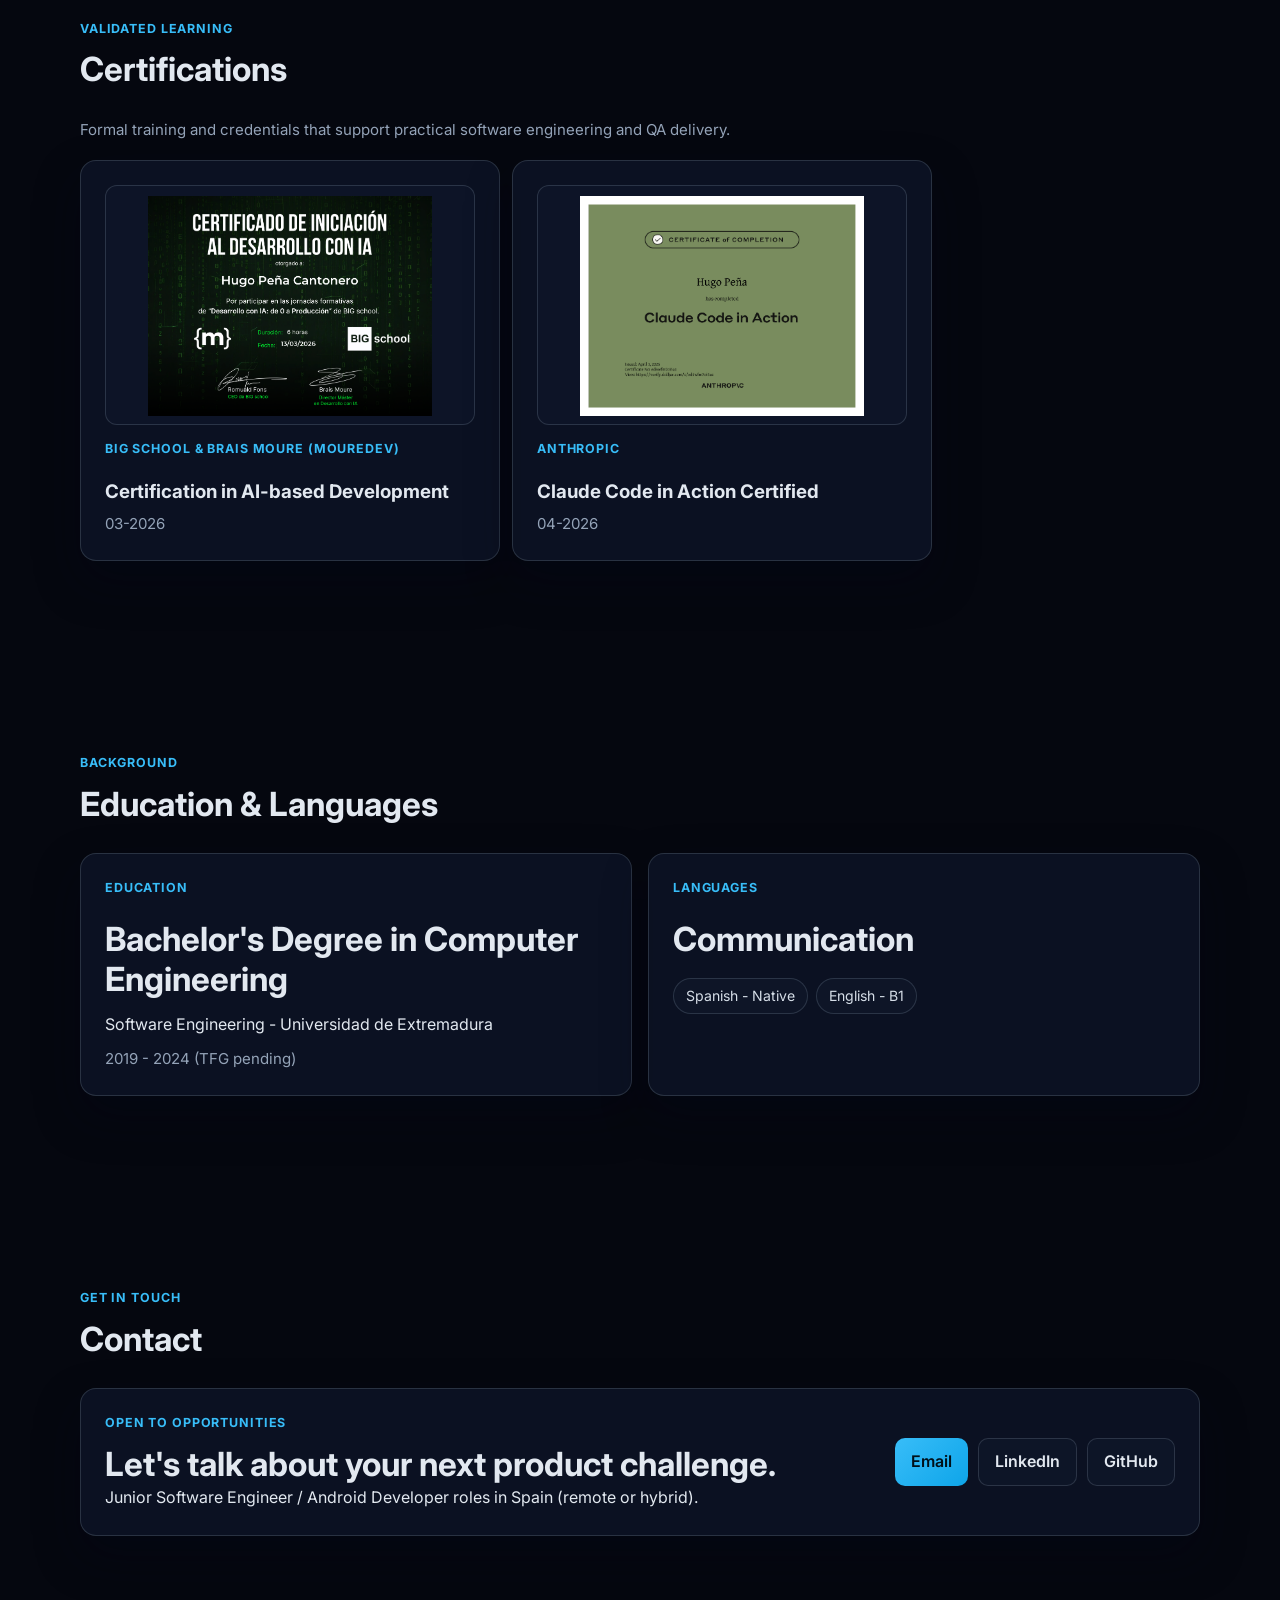
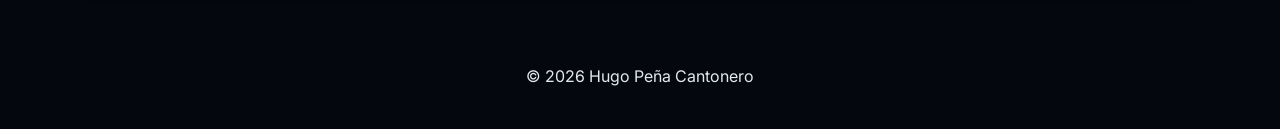
==== commit 81e61a16: "update total experience in media tech" ====
--- a/index.html
+++ b/index.html
@@ -60,7 +60,7 @@
           <h2 data-i18n="glance.title">At a glance</h2>
           <div class="metrics">
             <article>
-              <p class="metric-value">2+</p>
+              <p class="metric-value">3</p>
               <p class="metric-label" data-i18n="glance.metric1">Years in media tech</p>
             </article>
             <article>
